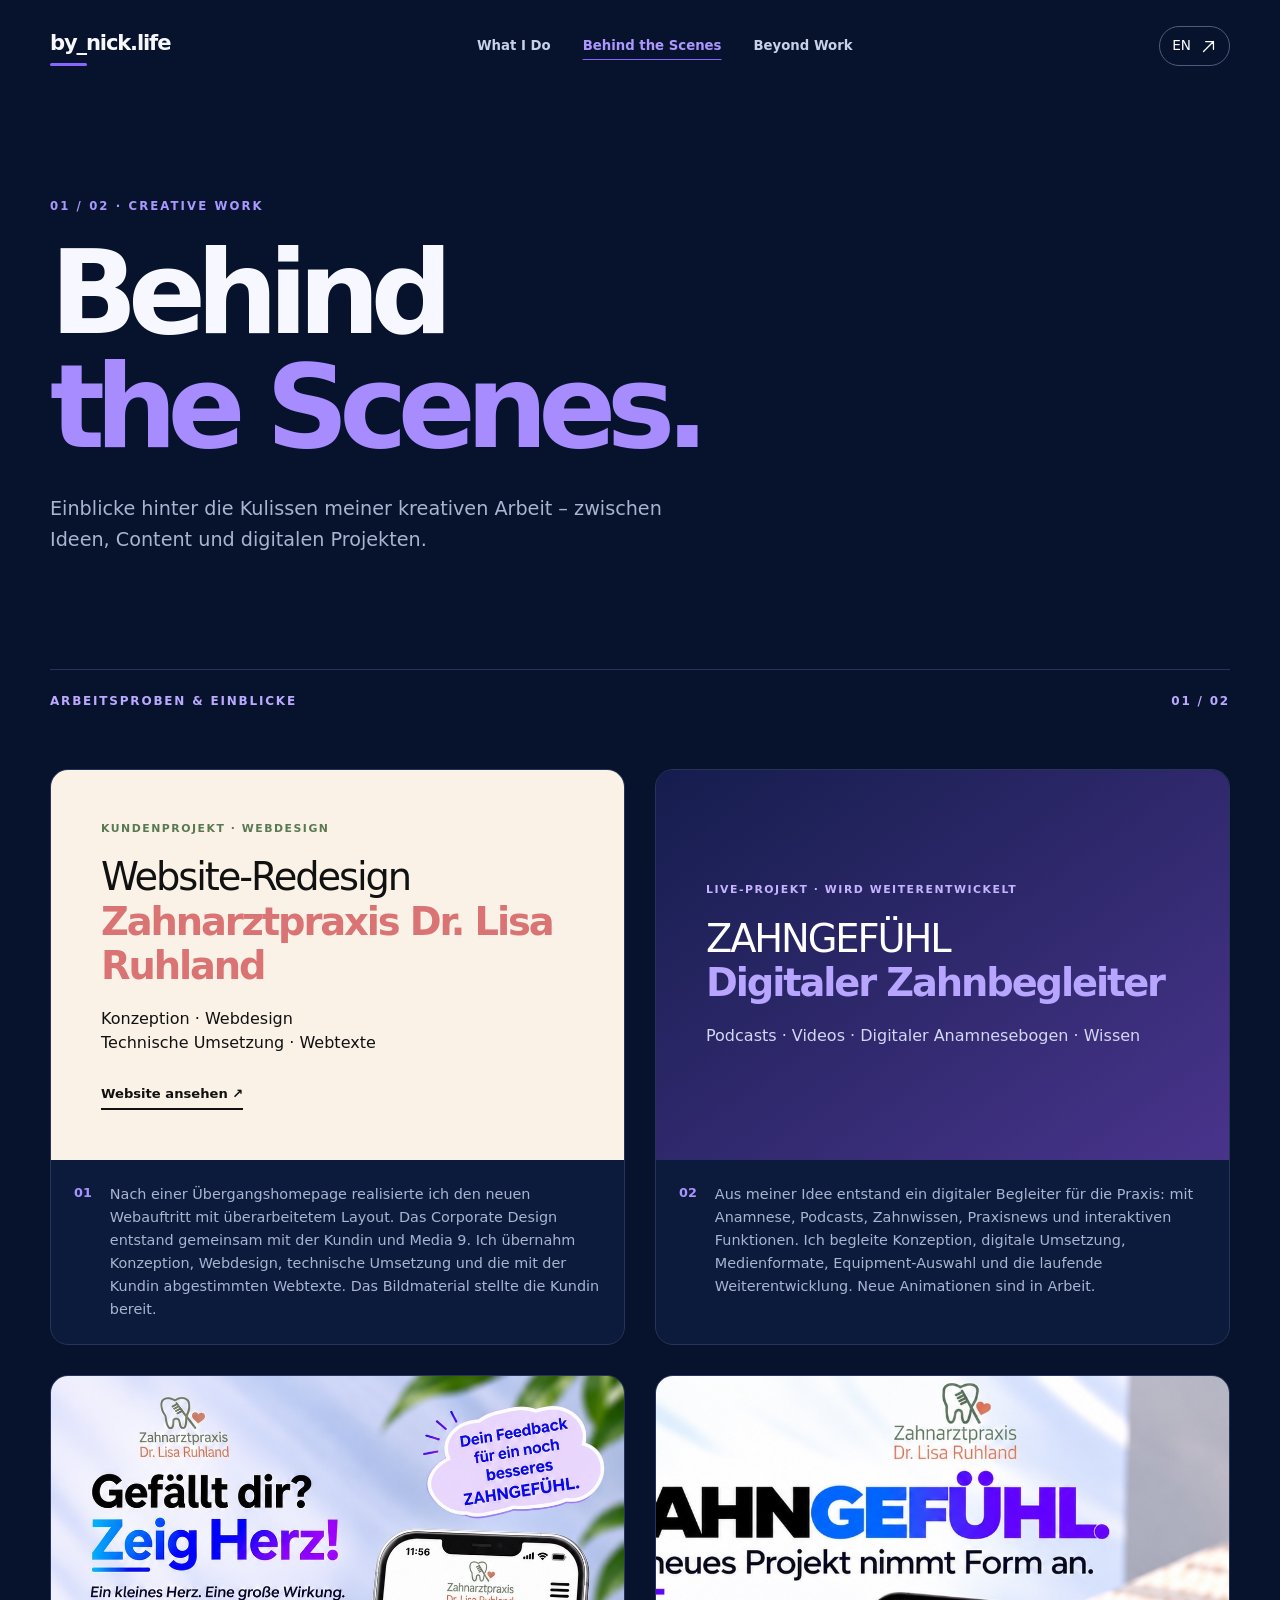
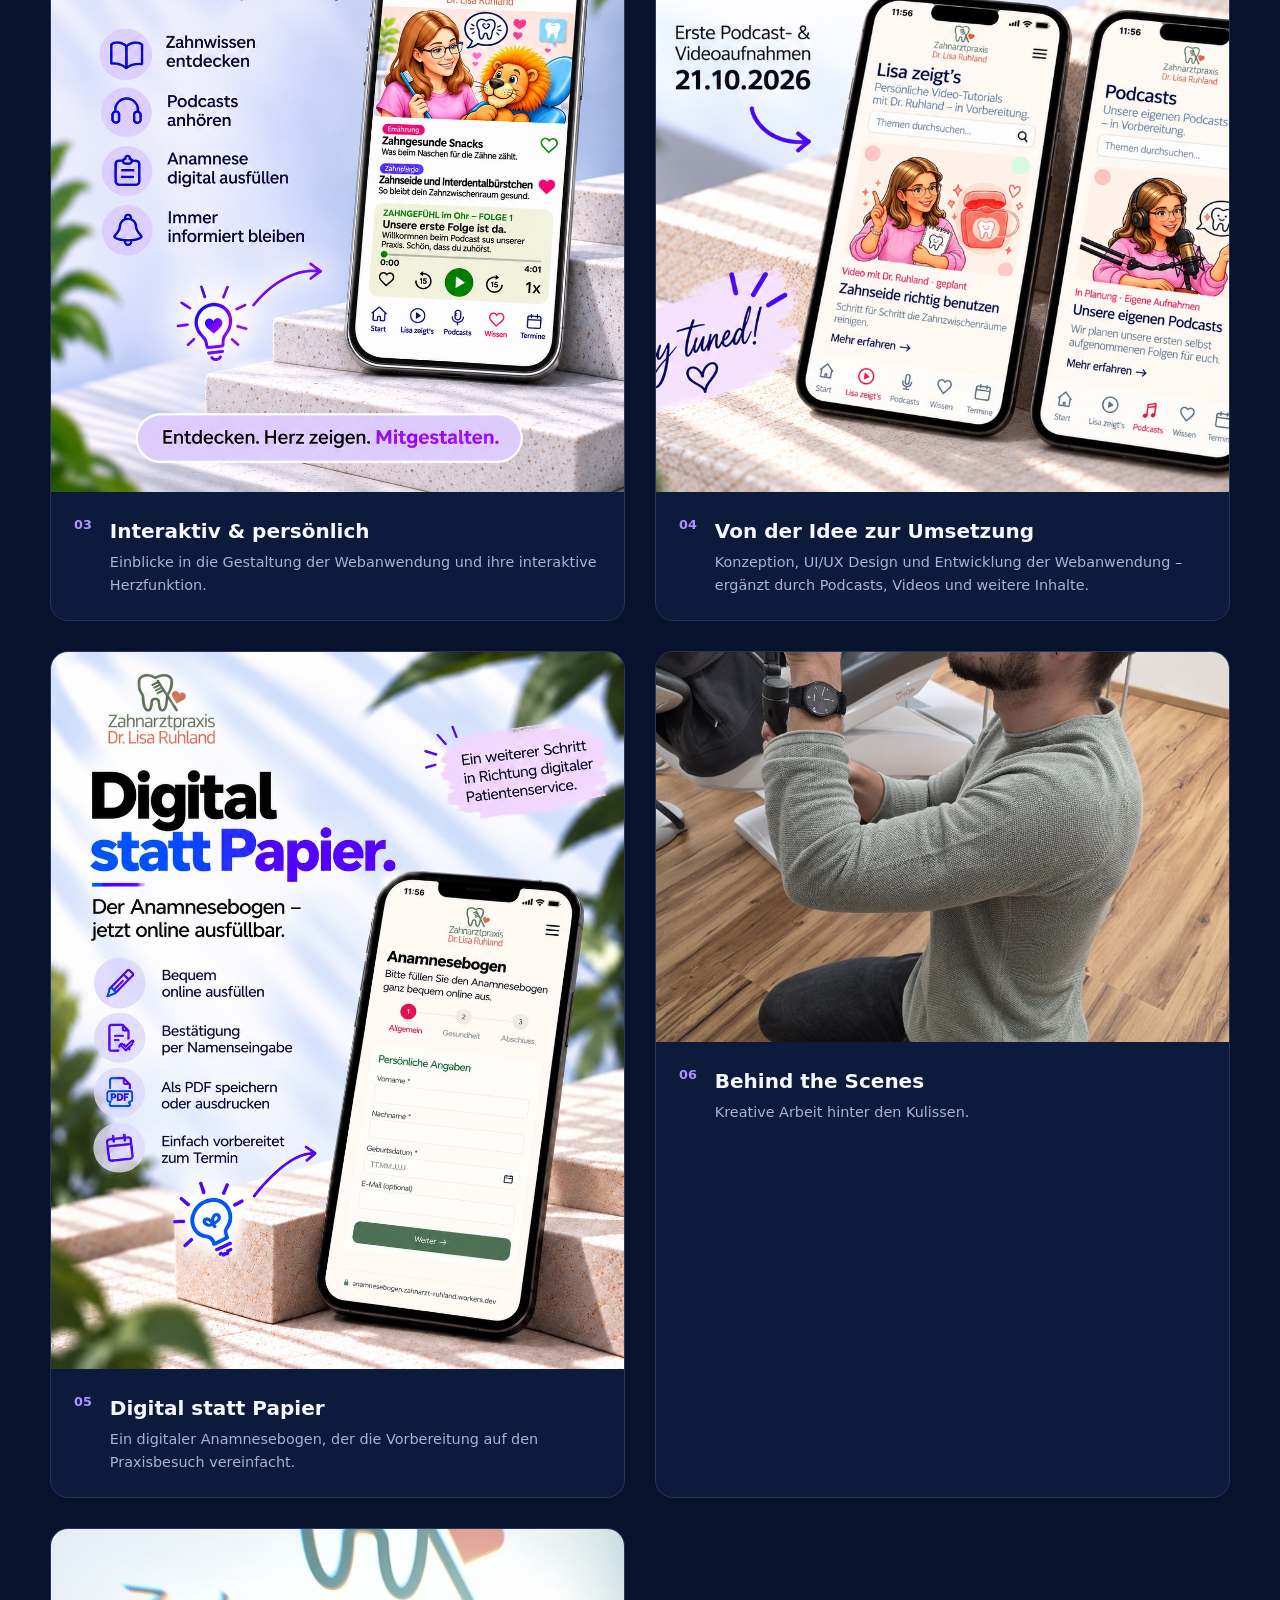
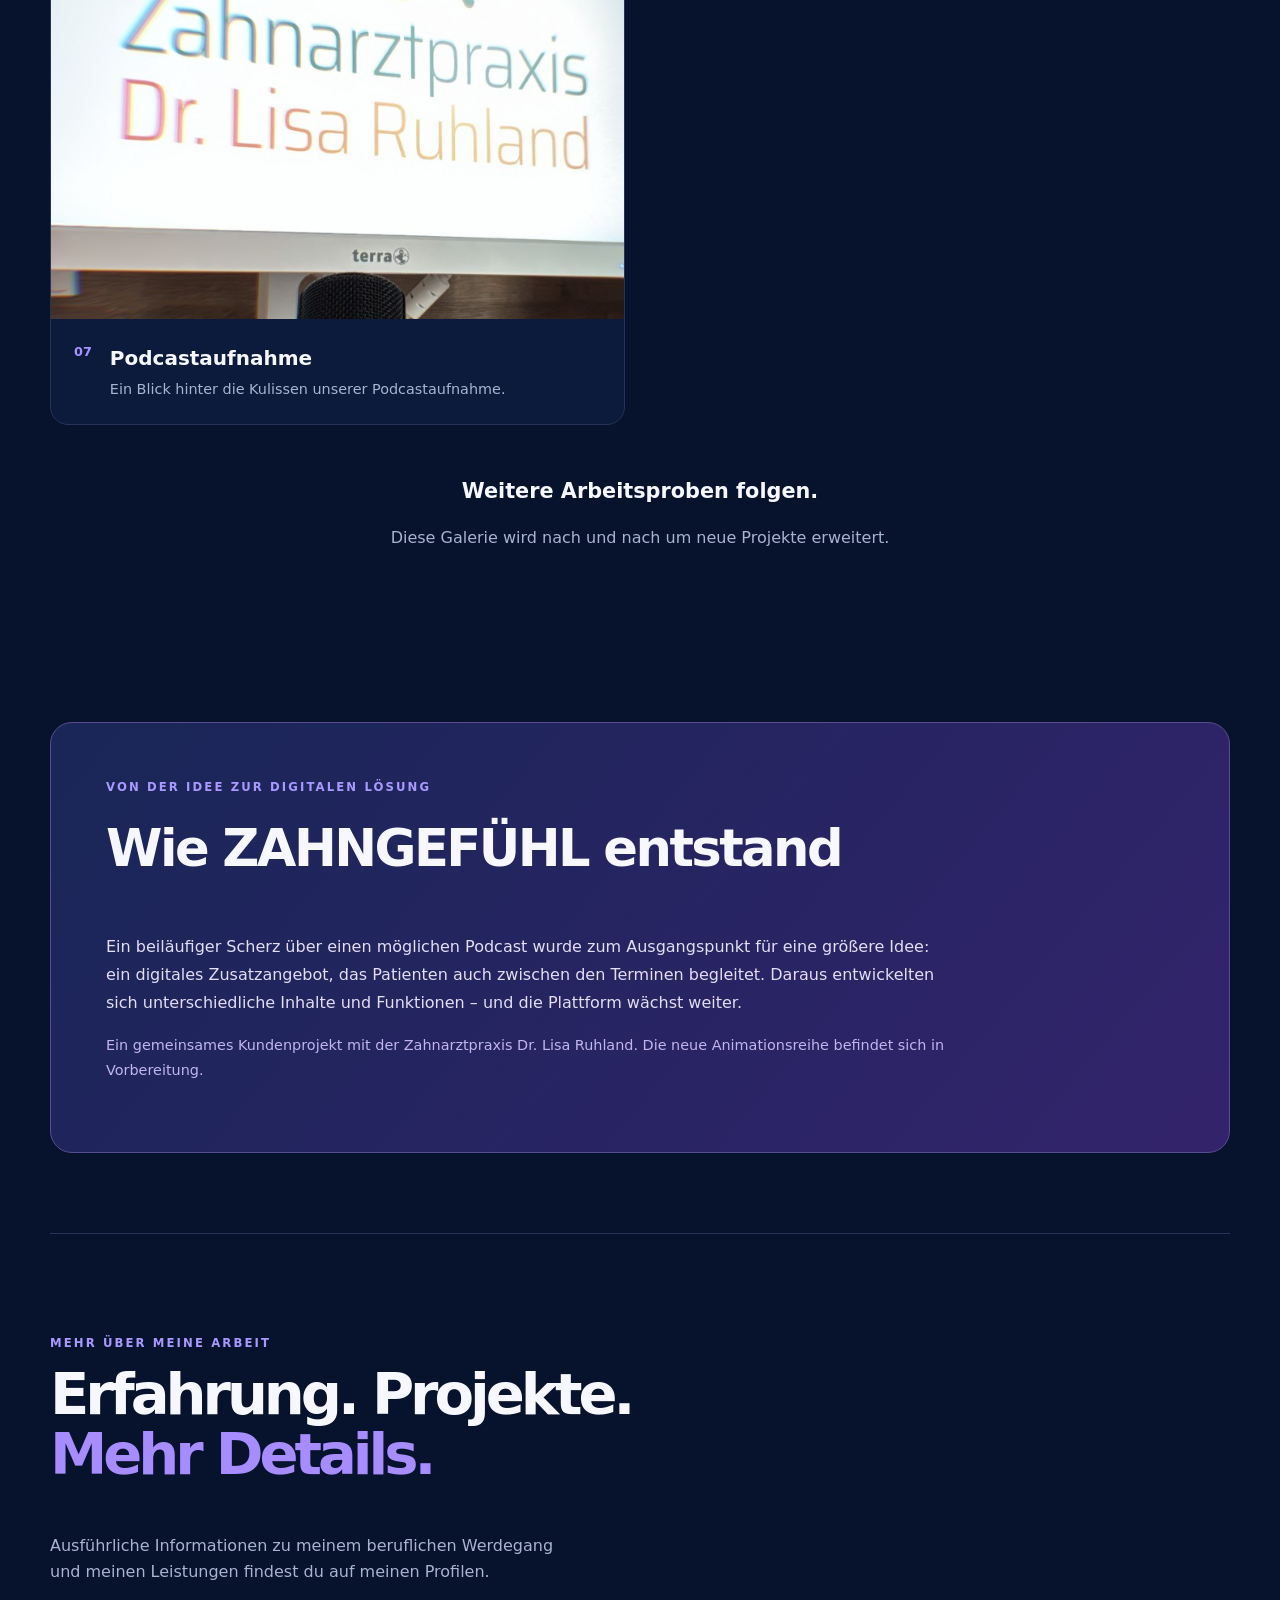
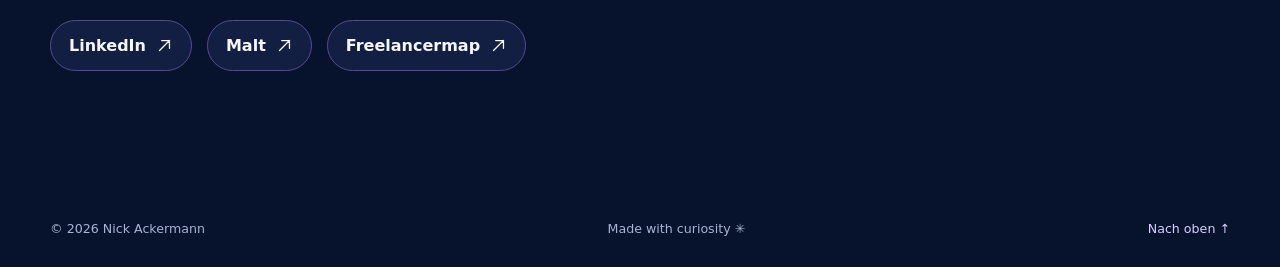
==== work.html @ a7d61718 "Add files via upload" ====
<!doctype html>
<html lang="de">
<head>
<meta charset="utf-8">
<meta name="viewport" content="width=device-width, initial-scale=1">
<meta name="theme-color" content="#07122d">
<meta name="description" content="Arbeitsproben, kreative Projekte und Behind the Scenes von Nick Ackermann.">
<title>Behind the Scenes | by_nick.life</title>
<link rel="stylesheet" href="./styles.css">
<script src="./script.js" defer></script>
</head>
<body id="top" data-page="work">
<a class="skip-link" href="#main" data-i18n="skip">Zum Inhalt springen</a>
<header class="site-header container">
  <a class="brand" href="./index.html">by_nick.life<span class="brand-line"></span></a>
  <nav class="nav" id="primary-nav" aria-label="Hauptnavigation"><a href="./index.html" data-i18n="whatIDo">What I Do</a>
<a href="./work.html" data-i18n="behind" aria-current="page">Behind the Scenes</a>
<a href="./life.html" data-i18n="beyond">Beyond Work</a></nav>
  <div class="header-actions">
    <button id="language-toggle" class="language-toggle" type="button" aria-label="Switch language"><span id="language-label">EN</span><svg class="ui-arrow" viewBox="0 0 24 24" aria-hidden="true"><path d="M5 19 19 5 M8 5h11v11"/></svg></button>
    <button id="menu-toggle" class="menu-toggle" type="button" aria-label="Menü öffnen" aria-expanded="false" aria-controls="primary-nav"><span></span><span></span><span></span></button>
  </div>
</header>
<main id="main">
<section class="page-hero container"><p class="eyebrow">01 / 02 · CREATIVE WORK</p><h1>Behind<br><span>the Scenes.</span></h1><p data-i18n="workIntro">Einblicke hinter die Kulissen meiner kreativen Arbeit – zwischen Ideen, Content und digitalen Projekten.</p></section>
<section class="container gallery-section">
 <div class="section-topline"><span data-i18n="workSamples">ARBEITSPROBEN &amp; EINBLICKE</span><span>01 / 02</span></div>
 <div class="gallery-grid">
  <article class="gallery-card project-card">
    <div class="project-preview">
      <span class="project-preview-tag" data-i18n="ruhlandTag">KUNDENPROJEKT · WEBDESIGN</span>
      <span class="project-preview-title" data-i18n-html="ruhlandPreviewTitle">Website-Redesign<br><strong>Zahnarztpraxis Dr. Lisa Ruhland</strong></span>
      <span class="project-preview-sub" data-i18n-html="ruhlandPreviewSub">Konzeption · Webdesign<br>Technische Umsetzung · Webtexte</span>
      <a class="project-preview-action" href="https://www.zahnarzt-ruhland.de/" target="_blank" rel="noopener noreferrer" data-i18n="ruhlandVisit">Website ansehen ↗</a>
    </div>
    <div class="gallery-caption"><span class="number">01</span><div><p data-i18n="ruhlandDesc">Nach einer Übergangshomepage realisierte ich den neuen Webauftritt mit überarbeitetem Layout. Das Corporate Design entstand gemeinsam mit der Kundin und Media 9. Ich übernahm Konzeption, Webdesign, technische Umsetzung und die mit der Kundin abgestimmten Webtexte. Das Bildmaterial stellte die Kundin bereit.</p></div></div>
  </article>
  <article class="gallery-card project-card">
    <div class="project-preview zahngefuehl-preview">
      <span class="project-preview-tag" data-i18n="zgStatus">LIVE-PROJEKT · WIRD WEITERENTWICKELT</span>
      <span class="project-preview-title" data-i18n-html="zgPreviewTitle">ZAHNGEFÜHL<br><strong>Digitaler Zahnbegleiter</strong></span>
      <span class="project-preview-sub" data-i18n="zgFeatures">Podcasts · Videos · Digitaler Anamnesebogen · Wissen</span>
    </div>
    <div class="gallery-caption"><span class="number">02</span><div><p data-i18n="zgDesc">Aus meiner Idee entstand ein digitaler Begleiter für die Praxis: mit Anamnese, Podcasts, Zahnwissen, Praxisnews und interaktiven Funktionen. Ich begleite Konzeption, digitale Umsetzung, Medienformate, Equipment-Auswahl und die laufende Weiterentwicklung. Neue Animationen sind in Arbeit.</p></div></div>
  </article>
  <article class="gallery-card zg-showcase-card"><div class="zg-showcase-image"><img src="./zahngefuehl-herz.jpg" alt="ZAHNGEFÜHL: Herzfunktion und Einblicke in die digitale Webanwendung" loading="lazy"></div><div class="gallery-caption"><span class="number">03</span><div><h2 data-i18n="zgShowcaseTitle">Interaktiv &amp; persönlich</h2><p data-i18n="zgShowcaseDesc">Einblicke in die Gestaltung der Webanwendung und ihre interaktive Herzfunktion.</p></div></div></article>
  <article class="gallery-card zg-showcase-card"><div class="zg-showcase-image zg-project-image"><img src="./zahngefuehl-projektstart.jpg" alt="ZAHNGEFÜHL: Ein neues Projekt nimmt Form an" loading="lazy"></div><div class="gallery-caption"><span class="number">04</span><div><h2 data-i18n="zgPodcastTitle">Von der Idee zur Umsetzung</h2><p data-i18n="zgPodcastDesc">Konzeption, UI/UX Design und Entwicklung der Webanwendung – ergänzt durch Podcasts, Videos und weitere Inhalte.</p></div></div></article>
  <article class="gallery-card zg-showcase-card"><div class="zg-showcase-image"><img src="./zahngefuehl-anamnese.jpg" alt="Digitaler Anamnesebogen für die Zahnarztpraxis Dr. Lisa Ruhland" loading="lazy"></div><div class="gallery-caption"><span class="number">05</span><div><h2 data-i18n="zgAnamneseTitle">Digital statt Papier</h2><p data-i18n="zgAnamneseDesc">Ein digitaler Anamnesebogen, der die Vorbereitung auf den Praxisbesuch vereinfacht.</p></div></div></article>
  <article class="gallery-card"><div class="gallery-image"><img src="./praxis-behind-scenes.jpg" alt="Arbeitsplatz mit Mikrofon – Behind the Scenes" loading="lazy"></div><div class="gallery-caption"><span class="number">06</span><div><h2 data-i18n="workCard1">Behind the Scenes</h2><p data-i18n="workCard1Desc">Kreative Arbeit hinter den Kulissen.</p></div></div></article>
  <article class="gallery-card"><div class="gallery-image"><img src="./praxis-content.jpg" alt="Podcastaufnahme in der Zahnarztpraxis" loading="lazy"></div><div class="gallery-caption"><span class="number">07</span><div><h2 data-i18n="workCard2">Podcastaufnahme</h2><p data-i18n="workCard2Desc">Ein Blick hinter die Kulissen unserer Podcastaufnahme.</p></div></div></article>
 </div>
 <div class="gallery-note"><h2 data-i18n="moreComing">Weitere Arbeitsproben folgen.</h2><p data-i18n="moreComingText">Diese Galerie wird nach und nach um neue Projekte erweitert.</p></div>
</section>
<section class="container case-story"><p class="eyebrow" data-i18n="storyEyebrow">VON DER IDEE ZUR DIGITALEN LÖSUNG</p><h2 data-i18n="storyTitle">Wie ZAHNGEFÜHL entstand</h2><p data-i18n="storyText">Ein beiläufiger Scherz über einen möglichen Podcast wurde zum Ausgangspunkt für eine größere Idee: ein digitales Zusatzangebot, das Patienten auch zwischen den Terminen begleitet. Daraus entwickelten sich unterschiedliche Inhalte und Funktionen – und die Plattform wächst weiter.</p><p class="case-story-note" data-i18n="storyNote">Ein gemeinsames Kundenprojekt mit der Zahnarztpraxis Dr. Lisa Ruhland. Die neue Animationsreihe befindet sich in Vorbereitung.</p></section>
<section class="container profile-section"><p class="eyebrow" data-i18n="moreProfiles">MEHR ÜBER MEINE ARBEIT</p><h2 data-i18n-html="profileTitle">Erfahrung. Projekte.<br><span>Mehr Details.</span></h2><p data-i18n="profileText">Ausführliche Informationen zu meinem beruflichen Werdegang und meinen Leistungen findest du auf meinen Profilen.</p>
<div class="profile-links">
<a href="https://www.linkedin.com/in/nick-ackermann-9041481a7/" target="_blank" rel="noopener noreferrer">LinkedIn <svg class="ui-arrow" viewBox="0 0 24 24" aria-hidden="true"><path d="M5 19 19 5 M8 5h11v11"/></svg></a>
<a href="https://www.malt.com/profile/nickackermann" target="_blank" rel="noopener noreferrer">Malt <svg class="ui-arrow" viewBox="0 0 24 24" aria-hidden="true"><path d="M5 19 19 5 M8 5h11v11"/></svg></a>
<a href="https://www.freelancermap.de/profile/359778/form" target="_blank" rel="noopener noreferrer">Freelancermap <svg class="ui-arrow" viewBox="0 0 24 24" aria-hidden="true"><path d="M5 19 19 5 M8 5h11v11"/></svg></a>
</div></section></main>
<footer class="footer container"><span>© <span id="year"></span> Nick Ackermann</span><span data-i18n="footer">Made with curiosity ✳</span><a href="#top"><span data-i18n="backTop">Nach oben</span> ↑</a></footer>
</body>
</html>
---- styles.css ----
:root{--bg:#07122d;--panel:#0c1b3c;--purple:#8865ff;--blue:#6495ff;--text:#f7f8ff;--muted:#a8b4d0;--line:#253458}
*{box-sizing:border-box}html{scroll-behavior:smooth}body{margin:0;background:var(--bg);color:var(--text);font-family:Inter,ui-sans-serif,system-ui,-apple-system,"Segoe UI",Arial,sans-serif;line-height:1.6;overflow-x:hidden}
a{color:inherit;text-decoration:none}button{font:inherit}img{max-width:100%;display:block}svg{display:block}
.container{width:min(1180px,calc(100% - 64px));margin-inline:auto}
.skip-link{position:absolute;top:-80px;left:16px;background:white;color:#07122d;padding:10px;z-index:50}.skip-link:focus{top:10px}
.site-header{min-height:92px;display:flex;align-items:center;justify-content:space-between;gap:28px;position:relative;z-index:20}
.brand{font-weight:850;font-size:1.32rem;letter-spacing:-.055em;white-space:nowrap}.brand-line{display:block;width:37px;height:3px;background:var(--purple);border-radius:9px;margin-top:3px}
.nav{display:flex;align-items:center;gap:clamp(14px,2.5vw,38px)}.nav a{font-size:.83rem;font-weight:650;color:#c8d1e7;transition:color .2s}.nav a:hover,.nav a[aria-current="page"]{color:#ad97ff}.nav a[aria-current="page"]{text-decoration:underline;text-decoration-color:var(--purple);text-underline-offset:9px}
.header-actions{display:flex;align-items:center;gap:12px}.language-toggle{border:1px solid #4d5c7d;background:transparent;color:white;display:flex;align-items:center;gap:9px;padding:8px 12px;border-radius:25px;cursor:pointer;font-size:.85rem}.ui-arrow{width:17px;height:17px;fill:none;stroke:currentColor;stroke-width:1.8;stroke-linecap:round;stroke-linejoin:round}.menu-toggle{display:none}
.hero{display:grid;grid-template-columns:1.05fr 1fr .92fr;align-items:center;gap:32px;min-height:670px;padding-top:42px;padding-bottom:92px}
.eyebrow{color:#a999ff;font-size:.73rem;font-weight:750;letter-spacing:.18em;text-transform:uppercase;display:flex;align-items:center;gap:10px}.eyebrow-dot{width:7px;height:7px;border-radius:50%;background:var(--purple)}
h1,h2,h3,p{margin-top:0}.hero h1,.page-hero h1{font-size:clamp(3.6rem,5.5vw,6.8rem);letter-spacing:-.085em;line-height:.99;margin:30px 0}.hero h1 span,.page-hero h1 span,.intro-section h2 span,.profile-section h2 span,.contact-inner h2 span{color:#a68cff}
.hero-sub{font-weight:650;line-height:1.55;color:#d9e0f4;margin-bottom:25px}.hero-italic{font-style:italic;color:#98a7cb;font-size:.94rem}.text-link{display:inline-flex;align-items:center;gap:12px;color:#b9a7ff;font-weight:700;font-size:.91rem;margin-top:10px}.text-link:hover{color:white}
.hero-visual{height:545px;border-radius:200px 200px 130px 130px;position:relative;background:linear-gradient(145deg,#283c77,#8865ff 110%);border:1px solid #6854ad;overflow:hidden;box-shadow:0 20px 90px #0005}.hero-visual img{width:100%;height:100%;object-fit:cover;object-position:center center}.vertical-caption{position:absolute;bottom:28px;right:12px;writing-mode:vertical-rl;font-size:.59rem;letter-spacing:.2em;color:white;text-shadow:0 1px 8px #000}
.services-panel{padding:25px 0}.panel-heading,.section-topline{display:flex;align-items:center;justify-content:space-between;gap:18px;color:#bba9ff;font-weight:800;font-size:.75rem;letter-spacing:.15em}.heading-line{height:1px;flex:1;background:#54458d}
.service{display:flex;align-items:flex-start;gap:15px;padding:24px 0;border-bottom:1px solid var(--line)}.service h2{font-size:1.03rem;margin:1px 0 5px}.service p{font-size:.85rem;color:var(--muted);line-height:1.6;margin:0}
.service-icon,.label-icon{flex:none;width:52px;height:52px;display:grid;place-items:center;border:1.5px solid var(--purple);border-radius:50%;color:var(--blue)}.service-icon svg,.label-icon svg{width:27px;height:27px;fill:none;stroke:currentColor;stroke-width:1.8;stroke-linecap:round;stroke-linejoin:round}
.intro-section{padding-block:105px;display:grid;grid-template-columns:1.1fr .9fr;gap:80px;align-items:center;border-top:1px solid var(--line)}.intro-section h2,.profile-section h2{font-size:clamp(2.6rem,4.5vw,4.9rem);line-height:1.05;letter-spacing:-.07em}.intro-section p:not(.eyebrow),.profile-section>p:not(.eyebrow){color:var(--muted);max-width:520px}
.contact-section{background:#0d1a3b;border-top:1px solid var(--line);border-bottom:1px solid var(--line)}.contact-inner{padding-block:95px;display:grid;grid-template-columns:1.1fr .9fr;gap:80px}.contact-inner h2{font-size:clamp(3.4rem,6vw,6.8rem);line-height:1;letter-spacing:-.08em;margin:12px 0}.contact-inner p{color:#cbd4e9}.social-links{display:flex;flex-wrap:wrap;gap:26px;margin:28px 0}.social-links a,.profile-links a{display:inline-flex;align-items:center;gap:10px;font-weight:700}.contact-button{display:inline-flex;align-items:center;gap:18px;padding:12px 22px;border-radius:50px;background:var(--purple);color:white;font-weight:750}
.footer{padding-block:28px;display:flex;justify-content:space-between;align-items:center;gap:15px;color:var(--muted);font-size:.79rem}.footer a{color:#d9d0ff}
.page-hero{padding-top:105px;padding-bottom:95px}.page-hero h1{font-size:clamp(4rem,9vw,9rem);margin:20px 0 30px}.page-hero>p:last-child{font-size:clamp(1rem,1.7vw,1.2rem);max-width:620px;color:var(--muted)}
.gallery-section{padding-bottom:110px}.section-topline{padding:22px 0;border-top:1px solid var(--line);margin-bottom:35px}
.gallery-grid{display:grid;grid-template-columns:repeat(2,minmax(0,1fr));gap:30px}.gallery-card,.life-card{min-width:0;background:var(--panel);border:1px solid var(--line);border-radius:18px;overflow:hidden}.gallery-image{height:390px;background:#132449}.gallery-image img{width:100%;height:100%;object-fit:cover;object-position:center}
.gallery-caption{padding:23px;display:flex;gap:18px;align-items:flex-start}.gallery-caption .number{color:#a994ff;font-weight:800;font-size:.8rem}.gallery-caption h2,.life-label h2{font-size:1.25rem;margin:0 0 4px}.gallery-caption p,.life-label p{color:var(--muted);font-size:.9rem;margin:0}
.gallery-note{padding:50px 0 0;text-align:center}.gallery-note h2{font-size:1.3rem}.gallery-note p{color:var(--muted)}
.profile-section{border-top:1px solid var(--line);padding-block:100px 120px}.profile-section>p:not(.eyebrow){margin-bottom:35px}.profile-links{display:flex;gap:15px;flex-wrap:wrap}.profile-links a{border:1px solid #574998;border-radius:100px;padding:12px 18px;background:#121f42}.profile-links a:hover{background:#261e50}
.life-grid{display:grid;grid-template-columns:repeat(3,minmax(0,1fr));gap:24px}.life-photo{height:360px;background:#152549}.life-photo img{width:100%;height:100%;object-fit:cover;object-position:center}.life-label{padding:21px;display:flex;align-items:center;gap:14px}
@media(max-width:1050px){.hero{grid-template-columns:1fr 1fr;gap:30px}.services-panel{grid-column:1/-1;display:grid;grid-template-columns:repeat(3,minmax(0,1fr));gap:16px}.panel-heading{grid-column:1/-1}.service{border:1px solid var(--line);padding:18px;border-radius:14px}.hero-visual{height:520px}.life-photo{height:300px}}
@media(max-width:760px){
 .container{width:min(100% - 36px,560px)}.site-header{min-height:75px}.brand{font-size:1.22rem}.menu-toggle{display:flex;flex-direction:column;justify-content:center;gap:5px;width:42px;height:42px;padding:10px;border:1px solid #596389;border-radius:11px;background:transparent;cursor:pointer}.menu-toggle span{display:block;width:100%;height:2px;border-radius:2px;background:white;transition:transform .2s,opacity .2s}.menu-toggle[aria-expanded="true"] span:first-child{transform:translateY(7px) rotate(45deg)}.menu-toggle[aria-expanded="true"] span:nth-child(2){opacity:0}.menu-toggle[aria-expanded="true"] span:last-child{transform:translateY(-7px) rotate(-45deg)}
 .nav{display:none;position:absolute;top:calc(100% - 1px);left:0;right:0;background:#101e42;border:1px solid #344269;box-shadow:0 18px 30px #0007;border-radius:14px;padding:15px;flex-direction:column;align-items:stretch;gap:0}.nav.is-open{display:flex}.nav a{padding:14px 12px;font-size:1rem}.nav a+a{border-top:1px solid var(--line)}.nav a[aria-current="page"]{text-decoration:none;background:#1c2651;border-radius:8px}
 .hero{grid-template-columns:1fr;padding-top:34px;padding-bottom:70px;gap:35px}.hero h1{font-size:clamp(3.9rem,15vw,6rem);margin:22px 0}.hero-visual{height:auto;min-height:0;aspect-ratio:3/4;border-radius:140px 140px 75px 75px;max-width:470px;width:100%;margin:auto}.hero-visual img{object-fit:contain;object-position:center;background:#132447}.services-panel{grid-column:auto;display:block;padding:0}.service{border:0;border-bottom:1px solid var(--line);border-radius:0;padding:20px 0}.panel-heading{margin-bottom:6px}
 .intro-section,.contact-inner{grid-template-columns:1fr;gap:25px;padding-block:65px}.intro-section h2{font-size:clamp(2.5rem,10vw,4rem)}.contact-inner h2{font-size:clamp(3.6rem,13vw,5.5rem)}
 .page-hero{padding-top:60px;padding-bottom:60px}.page-hero h1{font-size:clamp(3.8rem,14vw,6rem)}.gallery-section{padding-bottom:75px}.gallery-grid,.life-grid{grid-template-columns:1fr;gap:24px}
 /* Auf dem Handy werden die Fotos vollständig gezeigt, statt sie abzuschneiden. */
 .gallery-image,.life-photo{height:auto;min-height:0;background:#101c3d}.gallery-image img,.life-photo img{width:100%;height:auto;max-height:78vh;object-fit:contain;object-position:center}
 .gallery-caption,.life-label{padding:18px}.profile-section{padding-block:70px}.profile-section h2{font-size:clamp(2.5rem,10vw,4rem)}.footer{flex-wrap:wrap;justify-content:space-between}.footer>span:nth-child(2){order:3;width:100%}
}
@media(prefers-reduced-motion:reduce){html{scroll-behavior:auto}*,*::before,*::after{transition:none!important}}

/* Erste Kundenreferenz – ohne zusätzlich benötigte Bilddatei */
.project-preview{min-height:390px;display:flex;flex-direction:column;justify-content:center;align-items:flex-start;padding:clamp(24px,5vw,50px);background:linear-gradient(145deg,#f9f2ee,#eaded9);color:#4b4545;gap:18px}
.project-preview-tag{font-size:.68rem;font-weight:800;letter-spacing:.14em;color:#8d6c75}
.project-preview-title{font-size:clamp(1.9rem,3vw,3.1rem);line-height:1.16;letter-spacing:-.055em}
.project-preview-title strong{color:#8c6473}
.project-preview-sub{font-size:1rem;line-height:1.5;color:#796c6e}
.project-preview-action{font-size:.82rem;font-weight:750;margin-top:10px;border-bottom:1px solid #9e7e88;padding-bottom:4px}
.project-card .text-link{margin-top:10px}
@media(max-width:760px){.project-preview{min-height:310px}}

.zahngefuehl-preview{background:linear-gradient(145deg,#151d4d,#49348c);color:#fff}
.zahngefuehl-preview .project-preview-tag{color:#c5b3ff}
.zahngefuehl-preview .project-preview-title strong{color:#b7a5ff}
.zahngefuehl-preview .project-preview-sub{color:#d3d7f3}

/* Bildkacheln: Gym und Amsterdam gleich geformt, komplett gefüllt */
.hero-visual {
  border-radius: 18px;
  aspect-ratio: 4 / 5;
  height: auto;
  min-height: 0;
}
.hero-visual img {
  width: 100%;
  height: 100%;
  object-fit: cover;
  object-position: center 48%;
  background: transparent;
}
.life-card:first-child .life-photo {
  aspect-ratio: 4 / 5;
  height: auto;
  overflow: hidden;
}
.life-card:first-child .life-photo img {
  width: 100%;
  height: 100%;
  max-height: none;
  object-fit: cover;
  /* Motiv etwas nach oben schieben: oberer Bildrand wird beschnitten. */
  object-position: center 78%;
}
@media (max-width: 760px) {
  .hero-visual {
    aspect-ratio: 4 / 5;
    border-radius: 18px;
  }
  .hero-visual img {
    object-fit: cover;
    object-position: center 48%;
  }
  .life-card:first-child .life-photo {
    aspect-ratio: 4 / 5;
  }
  .life-card:first-child .life-photo img {
    height: 100%;
    max-height: none;
    object-fit: cover;
    object-position: center 78%;
  }
}

/* Markenfarbe der Zahnarztpraxis Dr. Lisa Ruhland */
.project-card .project-preview:not(.zahngefuehl-preview) {
  background: linear-gradient(145deg, #f6f8f4, #e1e9de);
  color: #30452d;
}
.project-card .project-preview:not(.zahngefuehl-preview) .project-preview-title strong,
.project-card .project-preview:not(.zahngefuehl-preview) .project-preview-tag,
.project-card .project-preview:not(.zahngefuehl-preview) .project-preview-action {
  color: #597953;
}
.project-card .project-preview:not(.zahngefuehl-preview) .project-preview-sub {
  color: #597953;
}
.project-card .project-preview:not(.zahngefuehl-preview) .project-preview-action {
  border-bottom-color: #597953;
}

/* Zahnarztpraxis Dr. Lisa Ruhland – offizielles Corporate Design
   Dunkelgrün #597953, Mintgrün #D6F5CC, Orange #DA7373,
   Hellorange #F2B6B6, Beige #FAF2E6 */
.project-card:first-child .project-preview {
  background: #FAF2E6;
  color: #597953;
  border-top: 7px solid #D6F5CC;
}
.project-card:first-child .project-preview .project-preview-tag {
  color: #597953;
}
.project-card:first-child .project-preview .project-preview-title {
  color: #597953;
}
.project-card:first-child .project-preview .project-preview-title strong {
  color: #597953;
}
.project-card:first-child .project-preview .project-preview-sub {
  color: #597953;
}
.project-card:first-child .project-preview .project-preview-action {
  color: #DA7373;
  border-bottom: 2px solid #F2B6B6;
}
.project-card:first-child .project-preview:hover .project-preview-action {
  color: #597953;
  border-bottom-color: #DA7373;
}

/* Zahnarztpraxis: Titel und Leistungsangaben in Schwarz */
.project-card:first-child .project-preview .project-preview-title,
.project-card:first-child .project-preview .project-preview-title strong,
.project-card:first-child .project-preview .project-preview-sub {
  color: #111111;
}

/* Ruhland: Praxisname korallfarben, übriger Text schwarz.
   Live-Link zunächst schwarz, bei Hover/Fokus korallfarben. */
.project-card:first-child .project-preview .project-preview-title strong { color: #DA7373; }
.project-card:first-child .project-preview .project-preview-action { color: #111111; border-bottom-color: #111111; transition: color .2s ease, border-color .2s ease; }
.project-card:first-child .project-preview:hover .project-preview-action,
.project-card:first-child .project-preview:focus-visible .project-preview-action { color: #DA7373; border-bottom-color: #DA7373; }

/* Ruhland: Beschreibung unter der Design-Kachel mittig, ohne zweiten Link */
.ruhland-caption{position:relative;justify-content:center;text-align:center;}
.ruhland-caption > div{width:100%;}
.ruhland-caption .number{position:absolute;left:23px;top:24px;}
@media(max-width:760px){.ruhland-caption .number{left:18px;top:19px;}}

/* Behind the Scenes: Handy-Foto füllt die gesamte Bildkachel – auch mobil. */
.gallery-card:nth-child(3) .gallery-image {
  aspect-ratio: 4 / 3;
  height: auto;
  overflow: hidden;
}
.gallery-card:nth-child(3) .gallery-image img {
  display: block;
  width: 100%;
  height: 100%;
  max-height: none;
  object-fit: cover;
  object-position: center 42%;
}

/* Nur die drei Begriffe direkt unter "That's Me." nebeneinander */
.hero-skill-list{display:flex;flex-wrap:wrap;column-gap:14px;row-gap:4px;align-items:baseline}
.hero-skill-list>span{white-space:nowrap}
.hero-sub-tagline{display:block;margin-top:5px}
@media(max-width:760px){.hero-skill-list{column-gap:10px}}

/* Ausschließlich die in den Screenshots markierten Korrekturen */
@media(max-width:760px){
 .hero{padding-bottom:36px}
 .services-panel .service:last-child{border-bottom:0}
 .intro-section{border-top:0;padding-top:45px}
 .gallery-card:nth-child(3) .gallery-image{height:440px;overflow:hidden}
 .gallery-card:nth-child(3) .gallery-image img{width:100%;height:100%;max-height:none;object-fit:cover;object-position:center 48%}
}
.ruhland-caption{align-items:flex-start}
.ruhland-caption>div{min-width:0}

/* Ruhland: beige Vorschau ohne mintgrünen oberen Streifen */
.project-card:first-child .project-preview{border-top:0;background:#FAF2E6}

/* Gezielte Desktop-Korrektur: Person im Bild vollständig(er) sichtbar */
@media(min-width:761px){.gallery-card:nth-child(3) .gallery-image img{object-position:center top}}

/* Podcast-Foto: exakt dieselbe Bildkachelhöhe wie Behind the Scenes */
.gallery-card:nth-child(4) .gallery-image{aspect-ratio:4 / 3;height:auto;overflow:hidden}
.gallery-card:nth-child(4) .gallery-image img{display:block;width:100%;height:100%;max-height:none;object-fit:cover;object-position:center 45%}
@media(max-width:760px){
 .gallery-card:nth-child(4) .gallery-image{height:440px;overflow:hidden}
 .gallery-card:nth-child(4) .gallery-image img{width:100%;height:100%;max-height:none;object-fit:cover;object-position:center 45%}
}

/* Ausschließlich die beiden Arbeitsfotos: ganzer Bildinhalt statt enger Ausschnitt. */
@media (min-width:761px){
  .gallery-card:nth-child(3) .gallery-image,
  .gallery-card:nth-child(4) .gallery-image{height:440px;overflow:hidden;background:#101c3d}
  .gallery-card:nth-child(3) .gallery-image img,
  .gallery-card:nth-child(4) .gallery-image img{display:block;width:100%;height:100%;max-height:none;object-fit:contain;object-position:center center}
}

/* Work-Galerie: Originalfotos sichtbar, keine harten leeren Seitenflächen.
   Die weichgezeichnete Hintergrundfüllung verwendet dieselben vorhandenen Fotos. */
.gallery-card:nth-child(3) .gallery-image,
.gallery-card:nth-child(4) .gallery-image {
  position:relative;
  isolation:isolate;
  height:clamp(400px,43vw,600px);
  aspect-ratio:auto;
  overflow:hidden;
  background:#101c3d;
}
.gallery-card:nth-child(3) .gallery-image::before,
.gallery-card:nth-child(4) .gallery-image::before {
  content:"";
  position:absolute;
  inset:-24px;
  background-position:center;
  background-size:cover;
  filter:blur(22px) brightness(.65);
  z-index:-1;
}
.gallery-card:nth-child(3) .gallery-image::before {background-image:url('./praxis-behind-scenes.jpg')}
.gallery-card:nth-child(4) .gallery-image::before {background-image:url('./praxis-content.jpg')}
.gallery-card:nth-child(3) .gallery-image img,
.gallery-card:nth-child(4) .gallery-image img {
  display:block;
  width:100%;height:100%;max-height:none;
  object-fit:contain;
  object-position:center;
}
@media(max-width:760px){
 .gallery-card:nth-child(3) .gallery-image,
 .gallery-card:nth-child(4) .gallery-image{height:clamp(390px,125vw,650px);aspect-ratio:auto}
}

/* Work: Originalfotos ganz innerhalb gleich hoher Bildkacheln */
.gallery-card:nth-child(3) .gallery-image,.gallery-card:nth-child(4) .gallery-image{height:clamp(310px,35vw,480px)}
.gallery-card:nth-child(3) .gallery-image img,.gallery-card:nth-child(4) .gallery-image img{object-fit:contain;object-position:center}
@media(max-width:760px){
.gallery-card:nth-child(3) .gallery-image,.gallery-card:nth-child(4) .gallery-image{height:min(112vw,540px)}
/* Reisen und Konzerte: Querformat auf dem Smartphone erhalten */
.life-card:nth-child(2) .life-photo,.life-card:nth-child(3) .life-photo{height:auto;aspect-ratio:16/9;overflow:hidden;background:#101c3d}
.life-card:nth-child(2) .life-photo img,.life-card:nth-child(3) .life-photo img{display:block;width:100%;height:100%;max-height:none;object-fit:contain;object-position:center}
}

/* FINAL: Bildkacheln wirklich randlos ausfüllen (Desktop + Mobil).
   Frühere contain-/Blur-Regeln werden hier gezielt überschrieben. */
.gallery-card:nth-child(3) .gallery-image,
.gallery-card:nth-child(4) .gallery-image {
  position: relative;
  height: clamp(300px, 35vw, 440px);
  aspect-ratio: auto;
  overflow: hidden;
  background: #101c3d;
}
.gallery-card:nth-child(3) .gallery-image::before,
.gallery-card:nth-child(4) .gallery-image::before {
  content: none !important;
  display: none !important;
}
.gallery-card:nth-child(3) .gallery-image img,
.gallery-card:nth-child(4) .gallery-image img {
  position: relative;
  z-index: 1;
  display: block;
  width: 100%;
  height: 100%;
  max-height: none;
  object-fit: cover;
  object-position: center 45%;
}
.gallery-card:nth-child(3) .gallery-image img { object-position: center 35%; }
.gallery-card:nth-child(4) .gallery-image img { object-position: center 62%; }
@media (max-width: 760px) {
  .gallery-card:nth-child(3) .gallery-image,
  .gallery-card:nth-child(4) .gallery-image {
    height: auto;
    aspect-ratio: 4 / 5;
  }
  .gallery-card:nth-child(3) .gallery-image img { object-position: center 42%; }
  .gallery-card:nth-child(4) .gallery-image img { object-position: center 65%; }
  .life-card:nth-child(2) .life-photo,
  .life-card:nth-child(3) .life-photo {
    height: auto;
    aspect-ratio: 16 / 9;
    overflow: hidden;
  }
  .life-card:nth-child(2) .life-photo img,
  .life-card:nth-child(3) .life-photo img {
    width: 100%;
    height: 100%;
    max-height: none;
    object-fit: cover;
    object-position: center;
  }
}

/* Nur Desktop: Podcast-Bildausschnitt weiter nach unten */
@media (min-width: 761px) { .gallery-card:nth-child(4) .gallery-image img { object-position: center 100%; } }

/* by_nick.life: holistic creative partnership + authentic project visuals */
.full-service-section{padding-block:80px 100px;border-top:1px solid var(--line)}
.full-service-layout{display:grid;grid-template-columns:1.2fr .8fr;gap:clamp(24px,5vw,90px);align-items:center}
.full-service-section h2{font-size:clamp(2.6rem,5vw,5.4rem);line-height:1.06;letter-spacing:-.065em;margin-bottom:25px}
.full-service-section h2 span{color:#a68cff}
.full-service-lead{max-width:620px;color:var(--muted);line-height:1.75}
.full-service-steps{display:grid;gap:12px}
.full-service-steps span{display:block;background:linear-gradient(110deg,#14234b,#241b59);border:1px solid #514388;border-radius:14px;padding:20px 22px;font-weight:650}
.zg-showcase-image{height:420px;overflow:hidden;background:#1c1946}
.zg-showcase-image img{width:100%;height:100%;object-fit:contain;display:block}
.zg-podcast-pair{display:grid;grid-template-columns:1fr 1fr;gap:8px;padding:8px;background:#19183e;height:420px}
.zg-podcast-pair img{width:100%;height:100%;min-width:0;object-fit:contain}
.case-story{margin-block:45px 80px;padding:clamp(24px,5vw,55px);border-radius:22px;background:linear-gradient(130deg,#192657,#33236c);border:1px solid #5b4b92}
.case-story h2{font-size:clamp(2rem,4vw,3.5rem);letter-spacing:-.05em}
.case-story p:not(.eyebrow){max-width:850px;line-height:1.75;color:#e3def5}
.case-story .case-story-note{font-size:.9rem;color:#c2b5ee!important}
@media(max-width:760px){.full-service-section{padding-block:60px}.full-service-layout{grid-template-columns:1fr}.zg-showcase-image,.zg-podcast-pair{height:auto;min-height:280px}.zg-showcase-image img{height:auto}.zg-podcast-pair img{height:auto;object-fit:contain}.case-story{margin-block:24px 55px}}

/* Referenzmotive: Bildflächen vollständig ausfüllen, ohne seitliche Balken. */
.zg-showcase-card .zg-showcase-image,
.zg-showcase-card .zg-podcast-pair {
  height: auto;
  aspect-ratio: 4 / 5;
  min-height: 0;
  overflow: hidden;
  background: #19183e;
}
.zg-showcase-card .zg-showcase-image img {
  display: block;
  width: 100%;
  height: 100%;
  object-fit: cover;
  object-position: center;
}
.zg-showcase-card .zg-podcast-pair {
  display: grid;
  grid-template-columns: repeat(2, minmax(0, 1fr));
  gap: 4px;
  padding: 0;
}
.zg-showcase-card .zg-podcast-pair img {
  display: block;
  width: 100%;
  height: 100%;
  min-width: 0;
  object-fit: cover;
  object-position: center;
}
@media (max-width: 760px) {
  .zg-showcase-card .zg-showcase-image,
  .zg-showcase-card .zg-podcast-pair { height: auto; min-height: 0; aspect-ratio: 4 / 5; }
  .zg-showcase-card .zg-showcase-image img,
  .zg-showcase-card .zg-podcast-pair img { height: 100%; }
}

/* Einzelmotiv in Referenz 04: die gesamte Bildkachel ohne Doppelteilung. */
.zg-showcase-card .zg-project-image img { object-fit: cover; object-position: center; }
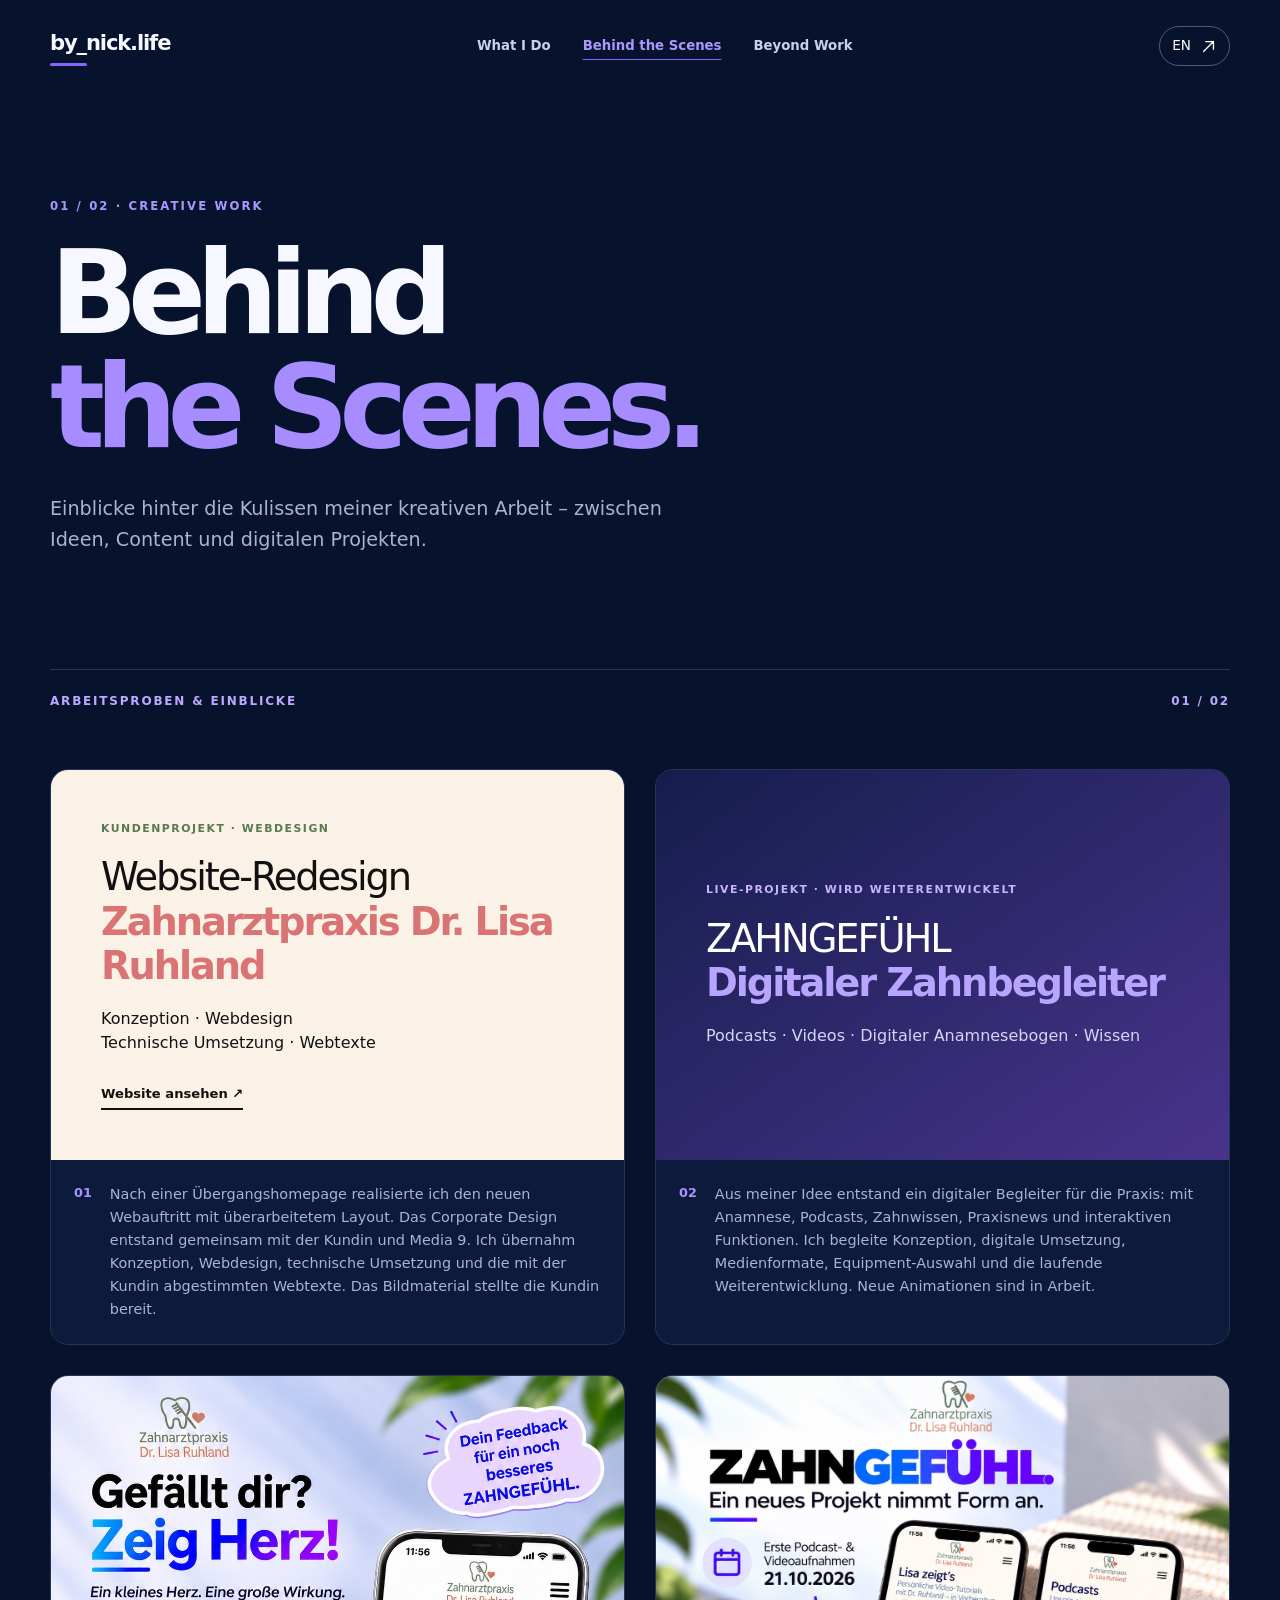
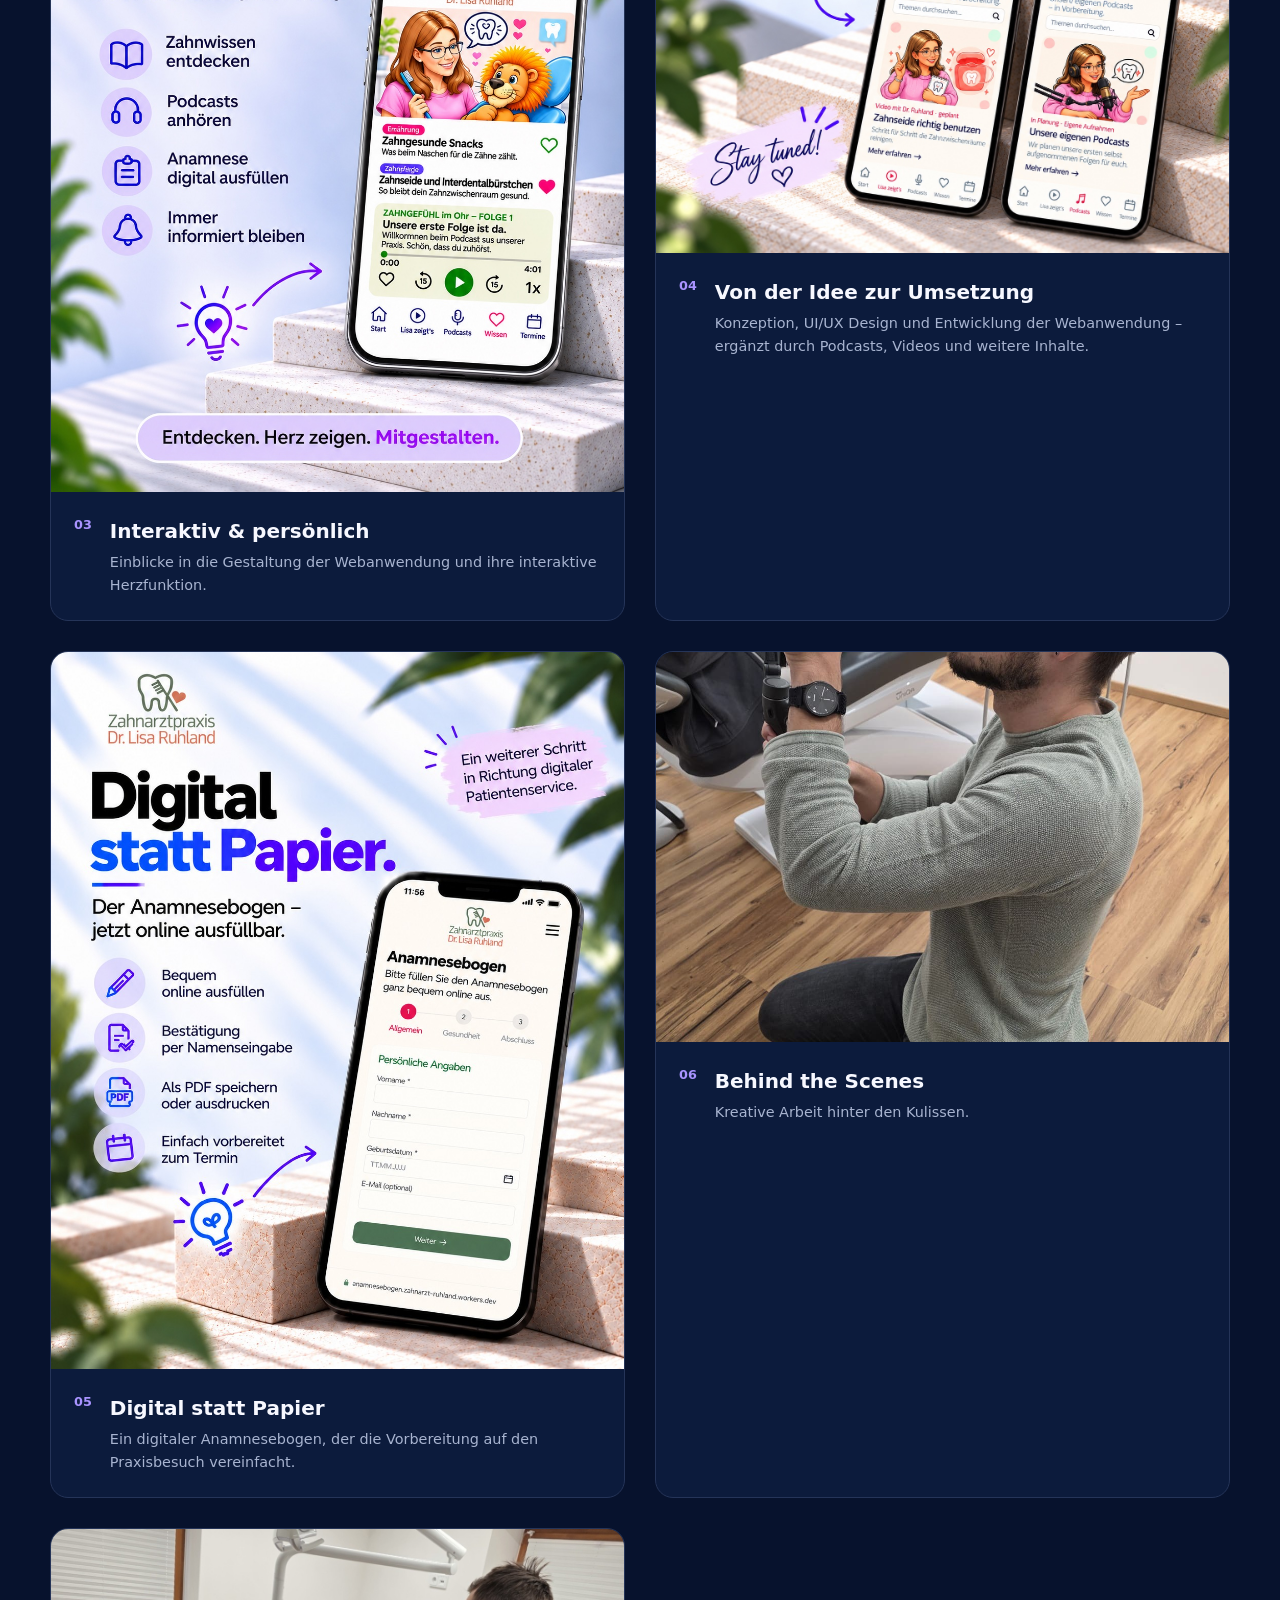
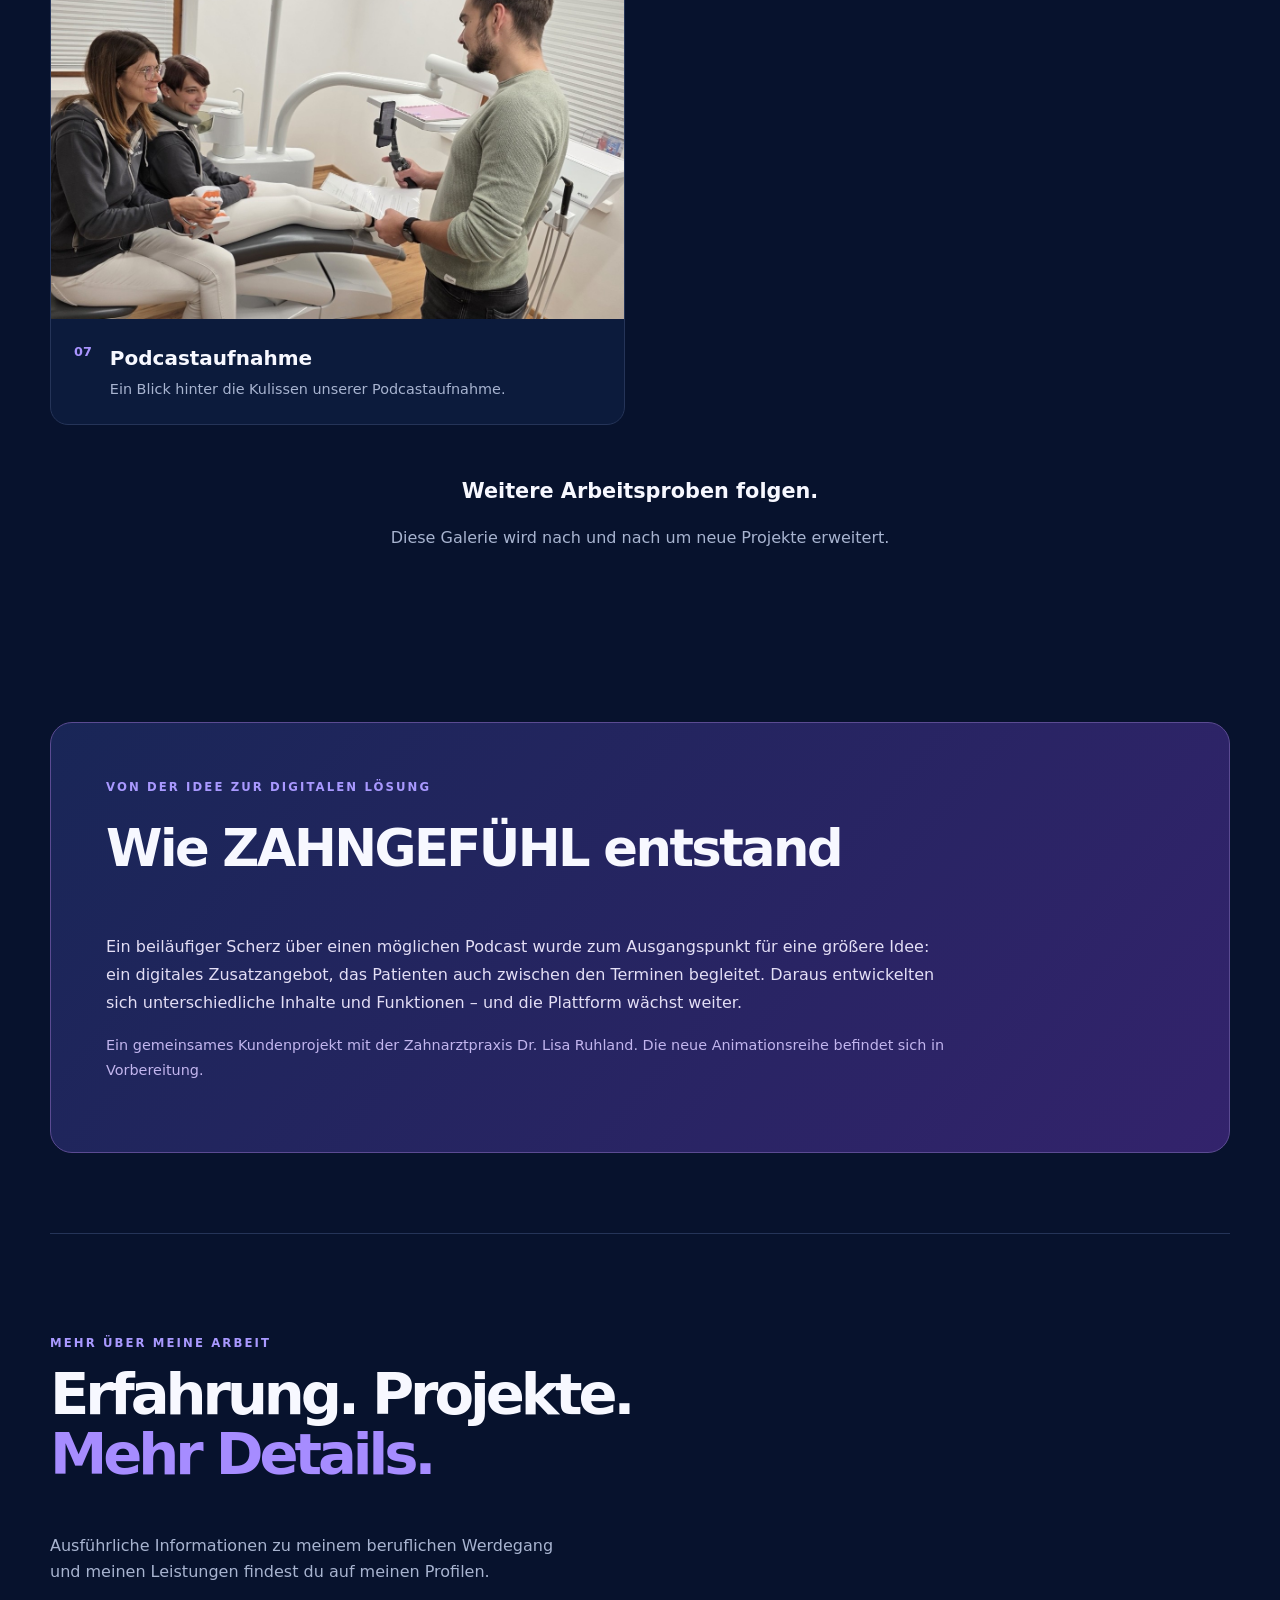
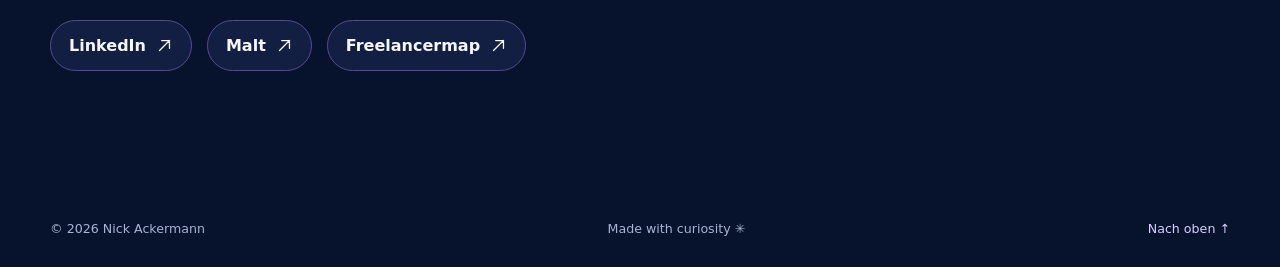
==== commit db509496: "Add files via upload" ====
--- a/work.html
+++ b/work.html
@@ -47,7 +47,7 @@
   <article class="gallery-card zg-showcase-card"><div class="zg-showcase-image zg-project-image"><img src="./zahngefuehl-projektstart.jpg" alt="ZAHNGEFÜHL: Ein neues Projekt nimmt Form an" loading="lazy"></div><div class="gallery-caption"><span class="number">04</span><div><h2 data-i18n="zgPodcastTitle">Von der Idee zur Umsetzung</h2><p data-i18n="zgPodcastDesc">Konzeption, UI/UX Design und Entwicklung der Webanwendung – ergänzt durch Podcasts, Videos und weitere Inhalte.</p></div></div></article>
   <article class="gallery-card zg-showcase-card"><div class="zg-showcase-image"><img src="./zahngefuehl-anamnese.jpg" alt="Digitaler Anamnesebogen für die Zahnarztpraxis Dr. Lisa Ruhland" loading="lazy"></div><div class="gallery-caption"><span class="number">05</span><div><h2 data-i18n="zgAnamneseTitle">Digital statt Papier</h2><p data-i18n="zgAnamneseDesc">Ein digitaler Anamnesebogen, der die Vorbereitung auf den Praxisbesuch vereinfacht.</p></div></div></article>
   <article class="gallery-card"><div class="gallery-image"><img src="./praxis-behind-scenes.jpg" alt="Arbeitsplatz mit Mikrofon – Behind the Scenes" loading="lazy"></div><div class="gallery-caption"><span class="number">06</span><div><h2 data-i18n="workCard1">Behind the Scenes</h2><p data-i18n="workCard1Desc">Kreative Arbeit hinter den Kulissen.</p></div></div></article>
-  <article class="gallery-card"><div class="gallery-image"><img src="./praxis-content.jpg" alt="Podcastaufnahme in der Zahnarztpraxis" loading="lazy"></div><div class="gallery-caption"><span class="number">07</span><div><h2 data-i18n="workCard2">Podcastaufnahme</h2><p data-i18n="workCard2Desc">Ein Blick hinter die Kulissen unserer Podcastaufnahme.</p></div></div></article>
+  <article class="gallery-card"><div class="gallery-image"><img src="./praxis-filmdreh-neu.jpg" alt="Behind the Scenes: Videodreh in der Zahnarztpraxis mit dem Praxisteam" loading="lazy"></div><div class="gallery-caption"><span class="number">07</span><div><h2 data-i18n="workCard2">Podcastaufnahme</h2><p data-i18n="workCard2Desc">Ein Blick hinter die Kulissen unserer Podcastaufnahme.</p></div></div></article>
  </div>
  <div class="gallery-note"><h2 data-i18n="moreComing">Weitere Arbeitsproben folgen.</h2><p data-i18n="moreComingText">Diese Galerie wird nach und nach um neue Projekte erweitert.</p></div>
 </section>
--- a/styles.css
+++ b/styles.css
@@ -378,3 +378,25 @@
 
 /* Einzelmotiv in Referenz 04: die gesamte Bildkachel ohne Doppelteilung. */
 .zg-showcase-card .zg-project-image img { object-fit: cover; object-position: center; }
+
+/* Referenz 04: vollständiges Motiv sichtbar, ohne angeschnittenen Titel. */
+.zg-showcase-card .zg-project-image { position:relative; isolation:isolate; background:#dfe6f5; }
+.zg-showcase-card .zg-project-image::before { content:""; position:absolute; inset:-12px; background:url("./zahngefuehl-projektstart.jpg") center/cover no-repeat; filter:blur(18px) brightness(.87); z-index:-1; }
+.zg-showcase-card .zg-project-image img { position:relative; width:100%; height:100%; object-fit:contain; object-position:center center; }
+
+/* Referenz 04: Originalmotiv randfuellend und ohne unscharfe Balken.
+   Das Seitenverhaeltnis folgt dem Bild, damit Text und Smartphones sichtbar bleiben. */
+.zg-showcase-card .zg-project-image {
+  aspect-ratio: 1374 / 1145; height: auto; min-height: 0;
+  background: #e8eaf4; overflow: hidden;
+}
+.zg-showcase-card .zg-project-image::before { content: none; display: none; }
+.zg-showcase-card .zg-project-image img {
+  display: block; width: 100%; height: 100%; object-fit: cover; object-position: center;
+}
+@media (max-width:760px) { .zg-showcase-card .zg-project-image { aspect-ratio: 1374 / 1145; height:auto; min-height:0; } }
+
+/* Echtes Behind-the-Scenes-Foto beim Dreh: Kachel randfüllend. */
+.gallery-card .gallery-image:has(img[src="./praxis-filmdreh-neu.jpg"]) {position:relative;overflow:hidden;background:#101c3d;}
+.gallery-card .gallery-image:has(img[src="./praxis-filmdreh-neu.jpg"])::before {content:none!important;display:none!important;}
+.gallery-card .gallery-image img[src="./praxis-filmdreh-neu.jpg"] {width:100%;height:100%;max-height:none;object-fit:cover;object-position:center center;display:block;}
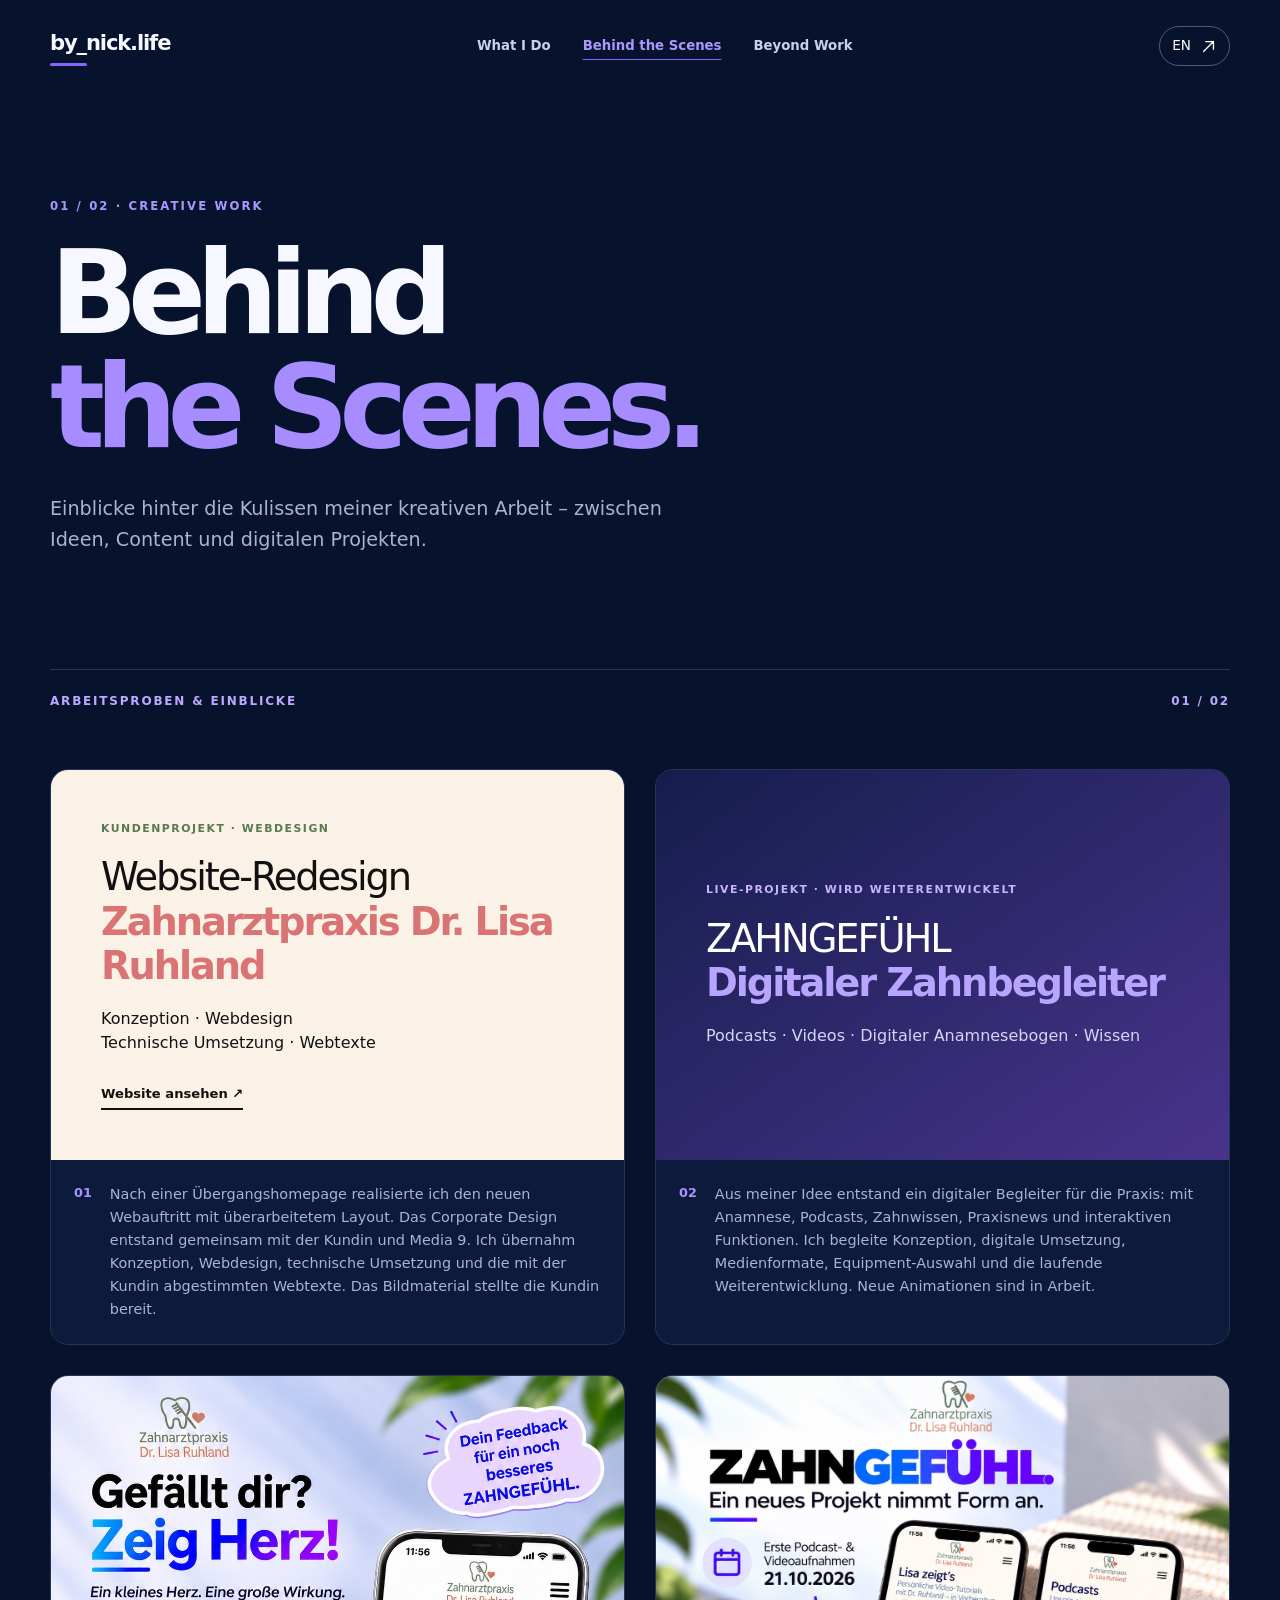
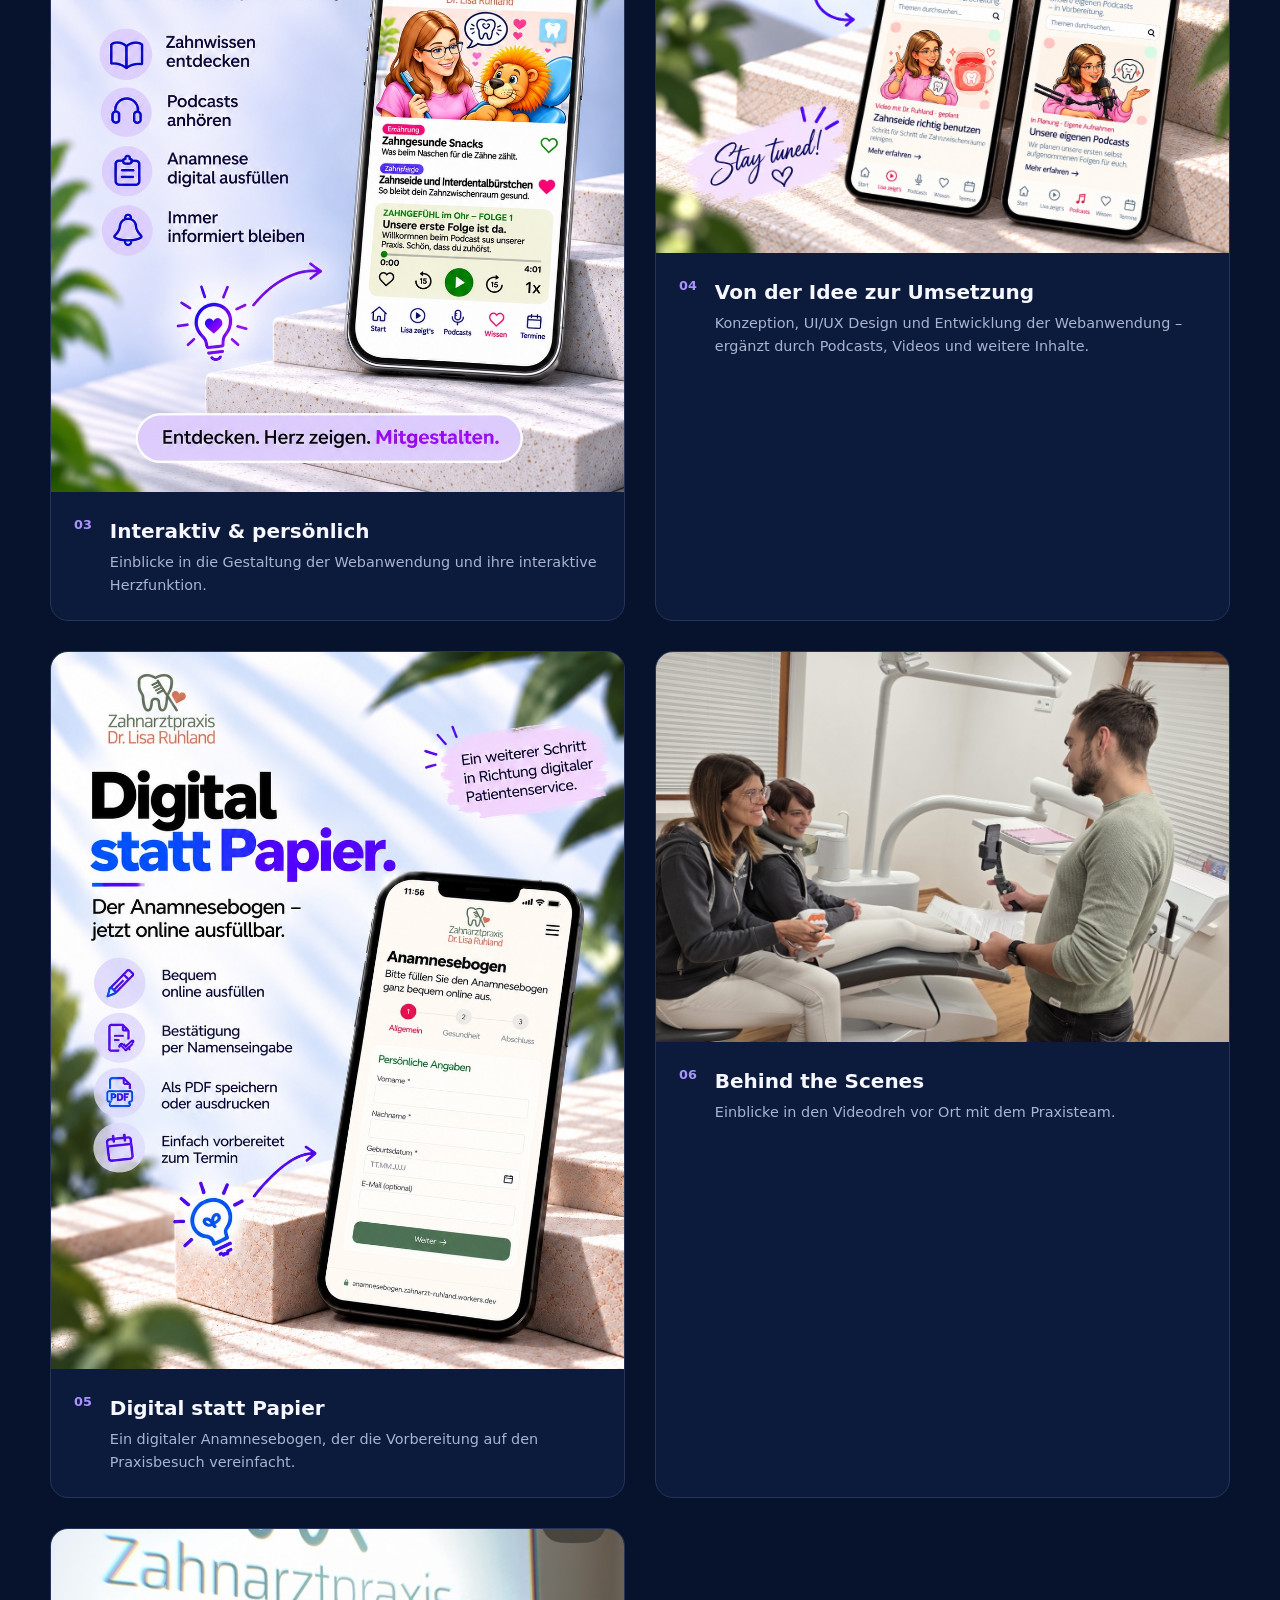
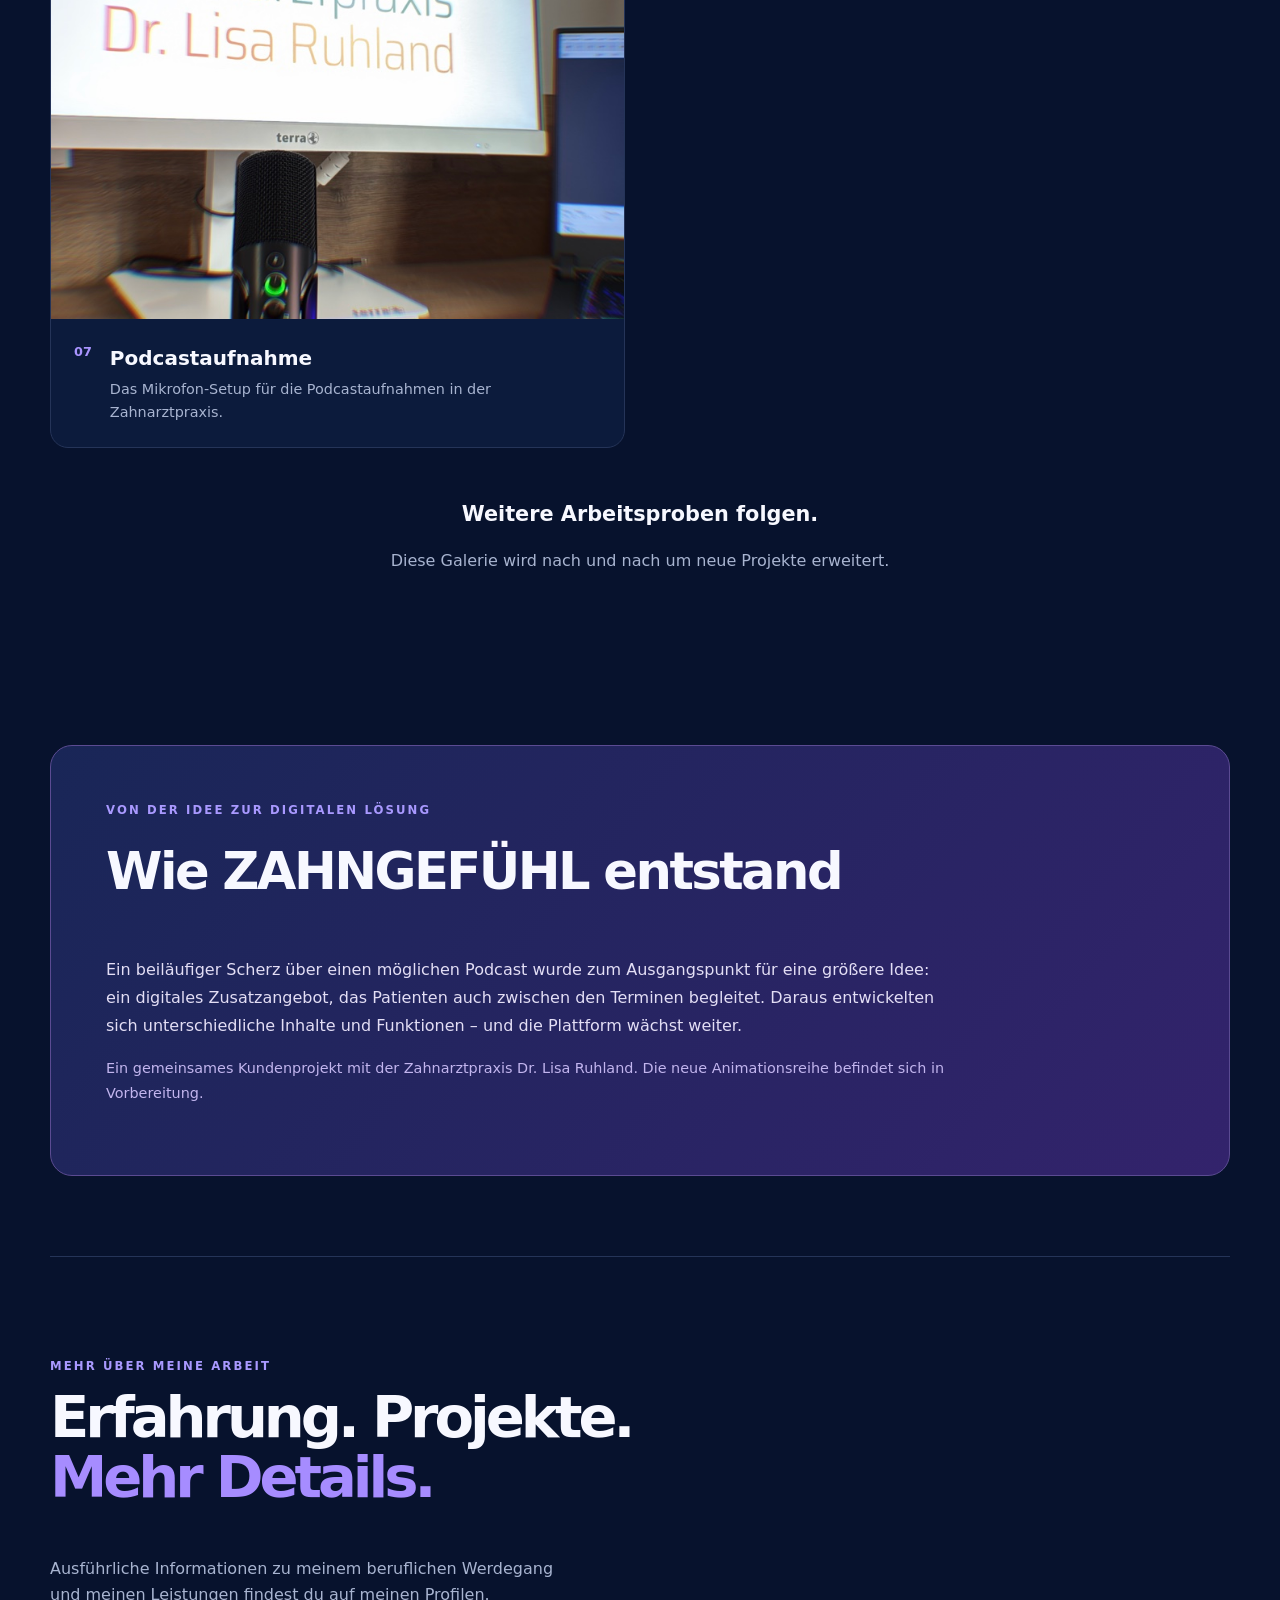
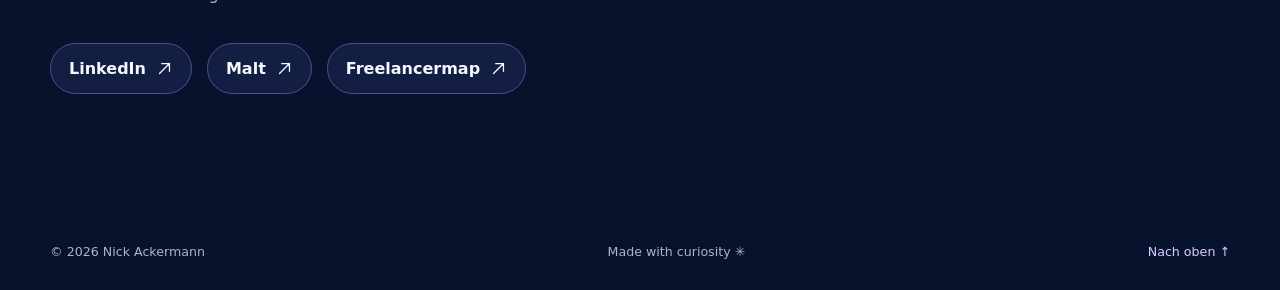
==== commit 8a84c122: "Add files via upload" ====
--- a/work.html
+++ b/work.html
@@ -46,8 +46,8 @@
   <article class="gallery-card zg-showcase-card"><div class="zg-showcase-image"><img src="./zahngefuehl-herz.jpg" alt="ZAHNGEFÜHL: Herzfunktion und Einblicke in die digitale Webanwendung" loading="lazy"></div><div class="gallery-caption"><span class="number">03</span><div><h2 data-i18n="zgShowcaseTitle">Interaktiv &amp; persönlich</h2><p data-i18n="zgShowcaseDesc">Einblicke in die Gestaltung der Webanwendung und ihre interaktive Herzfunktion.</p></div></div></article>
   <article class="gallery-card zg-showcase-card"><div class="zg-showcase-image zg-project-image"><img src="./zahngefuehl-projektstart.jpg" alt="ZAHNGEFÜHL: Ein neues Projekt nimmt Form an" loading="lazy"></div><div class="gallery-caption"><span class="number">04</span><div><h2 data-i18n="zgPodcastTitle">Von der Idee zur Umsetzung</h2><p data-i18n="zgPodcastDesc">Konzeption, UI/UX Design und Entwicklung der Webanwendung – ergänzt durch Podcasts, Videos und weitere Inhalte.</p></div></div></article>
   <article class="gallery-card zg-showcase-card"><div class="zg-showcase-image"><img src="./zahngefuehl-anamnese.jpg" alt="Digitaler Anamnesebogen für die Zahnarztpraxis Dr. Lisa Ruhland" loading="lazy"></div><div class="gallery-caption"><span class="number">05</span><div><h2 data-i18n="zgAnamneseTitle">Digital statt Papier</h2><p data-i18n="zgAnamneseDesc">Ein digitaler Anamnesebogen, der die Vorbereitung auf den Praxisbesuch vereinfacht.</p></div></div></article>
-  <article class="gallery-card"><div class="gallery-image"><img src="./praxis-behind-scenes.jpg" alt="Arbeitsplatz mit Mikrofon – Behind the Scenes" loading="lazy"></div><div class="gallery-caption"><span class="number">06</span><div><h2 data-i18n="workCard1">Behind the Scenes</h2><p data-i18n="workCard1Desc">Kreative Arbeit hinter den Kulissen.</p></div></div></article>
-  <article class="gallery-card"><div class="gallery-image"><img src="./praxis-filmdreh-neu.jpg" alt="Behind the Scenes: Videodreh in der Zahnarztpraxis mit dem Praxisteam" loading="lazy"></div><div class="gallery-caption"><span class="number">07</span><div><h2 data-i18n="workCard2">Podcastaufnahme</h2><p data-i18n="workCard2Desc">Ein Blick hinter die Kulissen unserer Podcastaufnahme.</p></div></div></article>
+  <article class="gallery-card"><div class="gallery-image"><img src="./praxis-filmdreh-neu.jpg" alt="Behind the Scenes: Videodreh mit dem Praxisteam" loading="lazy"></div><div class="gallery-caption"><span class="number">06</span><div><h2 data-i18n="workCard1">Behind the Scenes</h2><p data-i18n="workCard1Desc">Einblicke in den Videodreh vor Ort mit dem Praxisteam.</p></div></div></article>
+  <article class="gallery-card"><div class="gallery-image"><img src="./praxis-podcast-mikrofon.jpg" alt="Podcast Recording: Mikrofon und Aufnahme-Setup in der Zahnarztpraxis" loading="lazy"></div><div class="gallery-caption"><span class="number">07</span><div><h2 data-i18n="workCard2">Podcastaufnahme</h2><p data-i18n="workCard2Desc">Das Mikrofon-Setup für die Podcastaufnahmen in der Zahnarztpraxis.</p></div></div></article>
  </div>
  <div class="gallery-note"><h2 data-i18n="moreComing">Weitere Arbeitsproben folgen.</h2><p data-i18n="moreComingText">Diese Galerie wird nach und nach um neue Projekte erweitert.</p></div>
 </section>
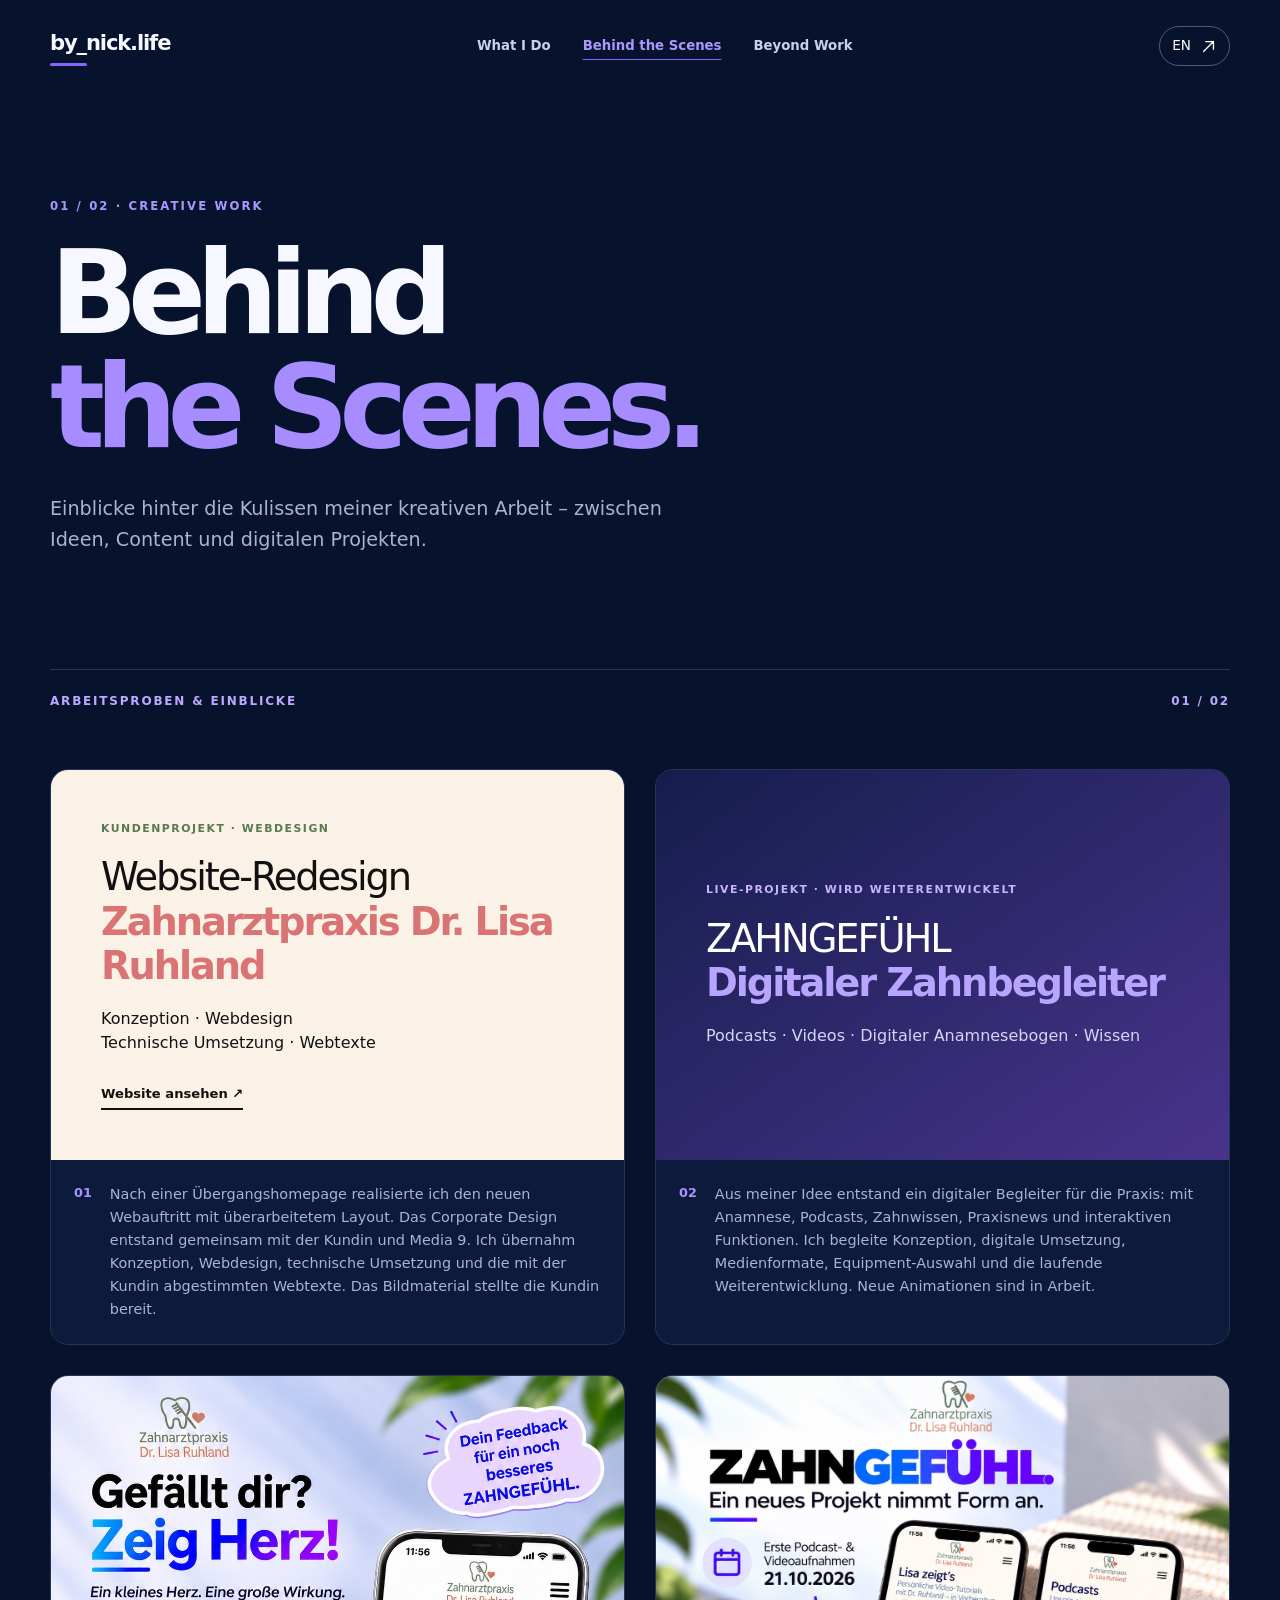
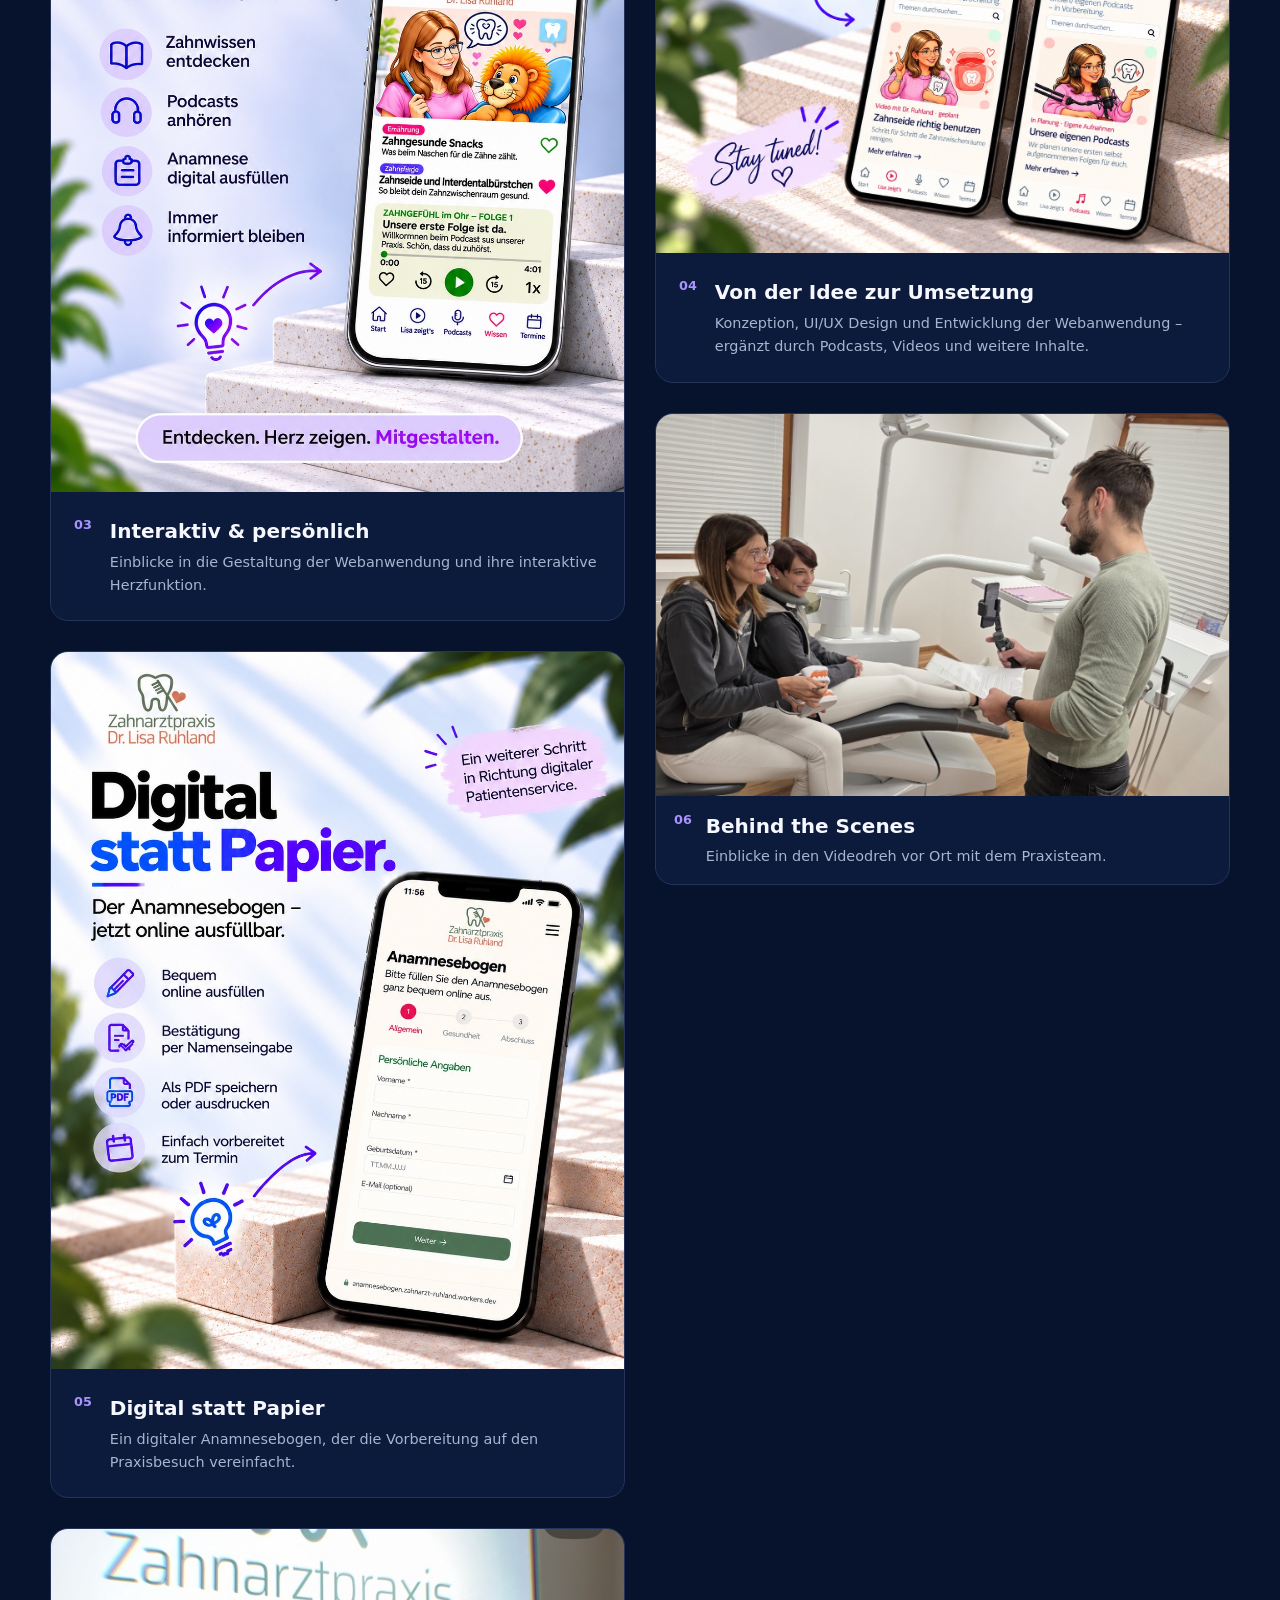
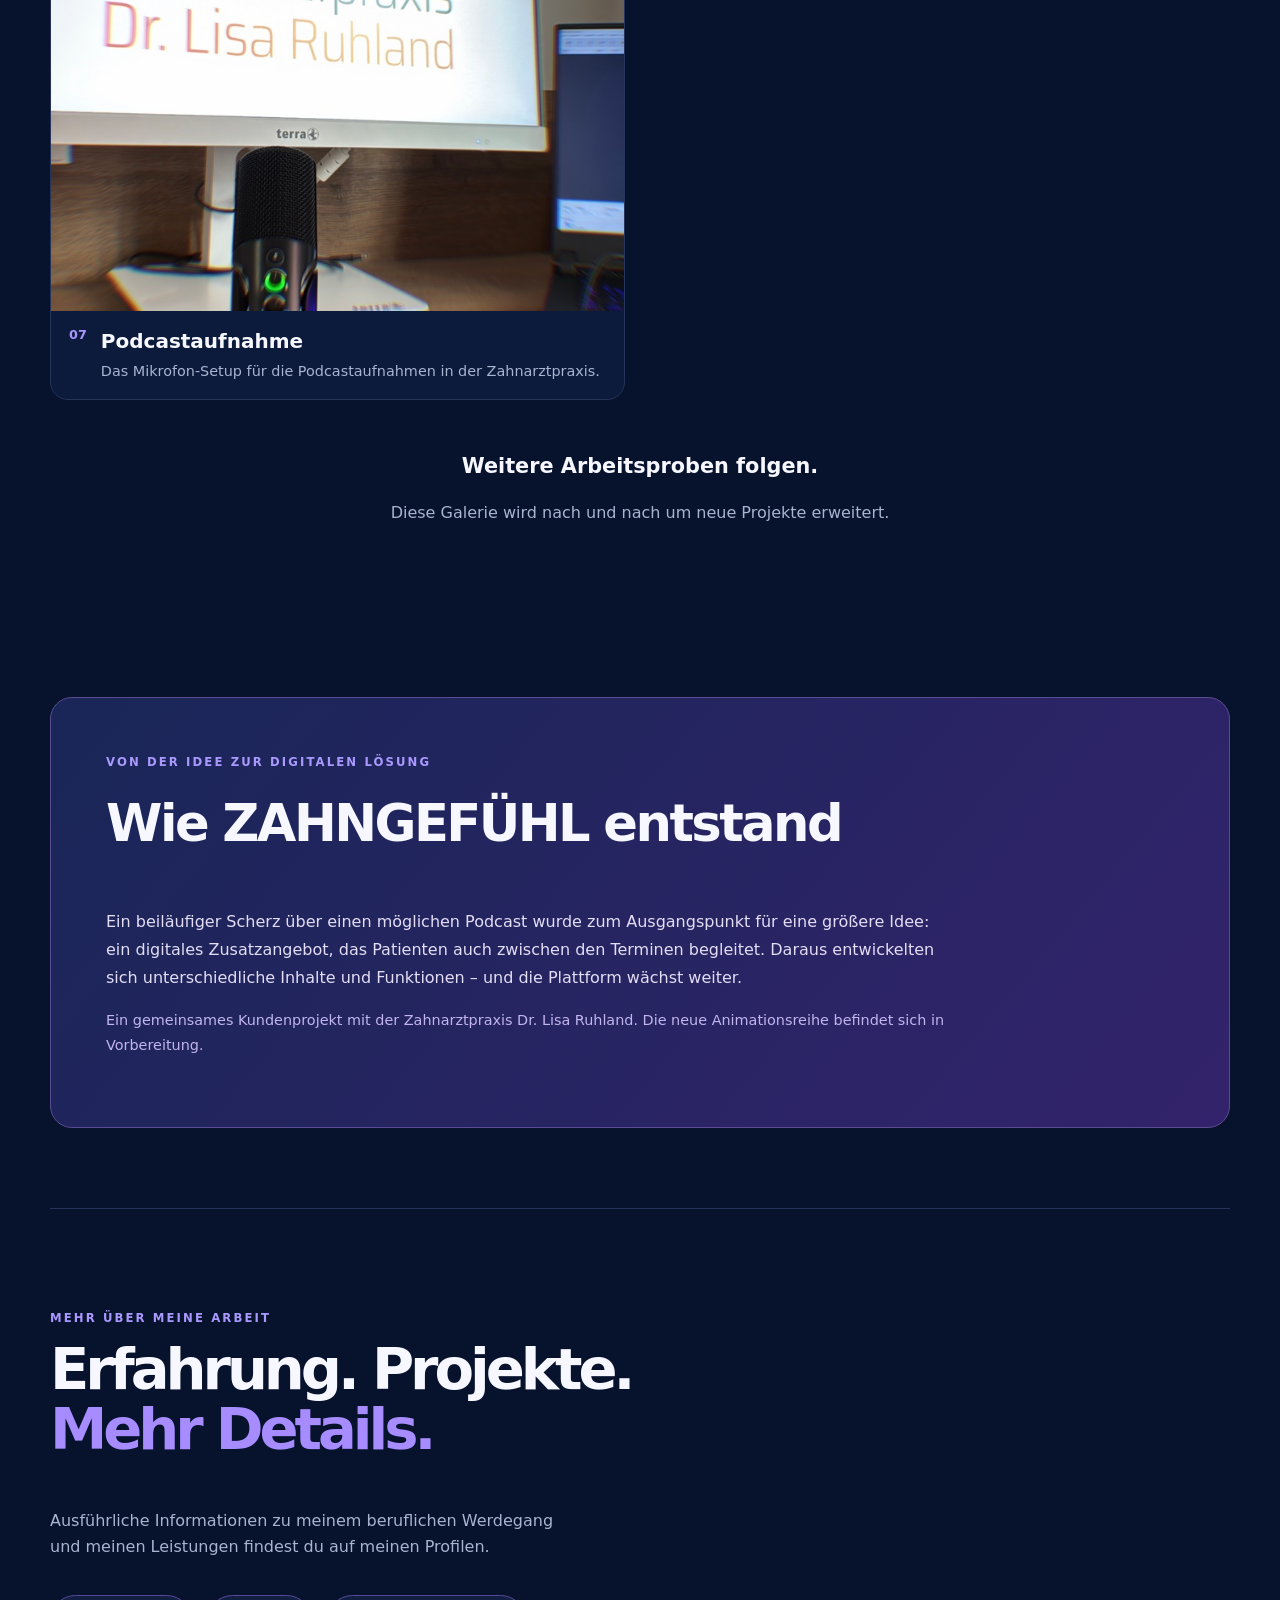
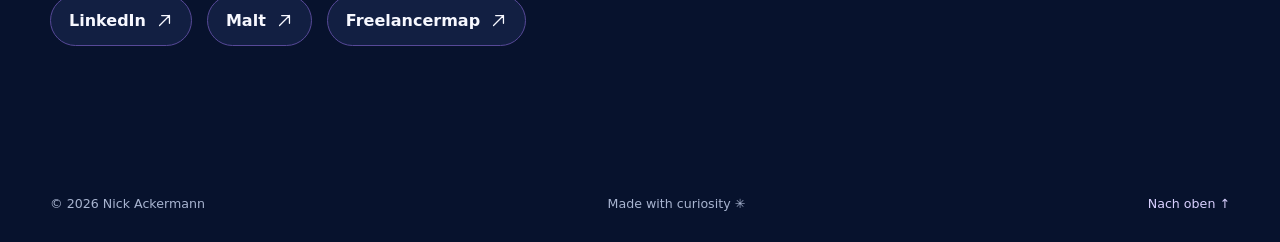
==== commit e55ae528: "Add files via upload" ====
--- a/work.html
+++ b/work.html
@@ -43,11 +43,17 @@
     </div>
     <div class="gallery-caption"><span class="number">02</span><div><p data-i18n="zgDesc">Aus meiner Idee entstand ein digitaler Begleiter für die Praxis: mit Anamnese, Podcasts, Zahnwissen, Praxisnews und interaktiven Funktionen. Ich begleite Konzeption, digitale Umsetzung, Medienformate, Equipment-Auswahl und die laufende Weiterentwicklung. Neue Animationen sind in Arbeit.</p></div></div>
   </article>
+  <div class="gallery-masonry">
+    <div class="gallery-masonry-column">
   <article class="gallery-card zg-showcase-card"><div class="zg-showcase-image"><img src="./zahngefuehl-herz.jpg" alt="ZAHNGEFÜHL: Herzfunktion und Einblicke in die digitale Webanwendung" loading="lazy"></div><div class="gallery-caption"><span class="number">03</span><div><h2 data-i18n="zgShowcaseTitle">Interaktiv &amp; persönlich</h2><p data-i18n="zgShowcaseDesc">Einblicke in die Gestaltung der Webanwendung und ihre interaktive Herzfunktion.</p></div></div></article>
+  <article class="gallery-card zg-showcase-card"><div class="zg-showcase-image"><img src="./zahngefuehl-anamnese.jpg" alt="Digitaler Anamnesebogen für die Zahnarztpraxis Dr. Lisa Ruhland" loading="lazy"></div><div class="gallery-caption"><span class="number">05</span><div><h2 data-i18n="zgAnamneseTitle">Digital statt Papier</h2><p data-i18n="zgAnamneseDesc">Ein digitaler Anamnesebogen, der die Vorbereitung auf den Praxisbesuch vereinfacht.</p></div></div></article>
+  <article class="gallery-card"><div class="gallery-image"><img src="./praxis-podcast-mikrofon.jpg" alt="Podcast Recording: Mikrofon und Aufnahme-Setup in der Zahnarztpraxis" loading="lazy"></div><div class="gallery-caption"><span class="number">07</span><div><h2 data-i18n="workCard2">Podcastaufnahme</h2><p data-i18n="workCard2Desc">Das Mikrofon-Setup für die Podcastaufnahmen in der Zahnarztpraxis.</p></div></div></article>
+    </div>
+    <div class="gallery-masonry-column">
   <article class="gallery-card zg-showcase-card"><div class="zg-showcase-image zg-project-image"><img src="./zahngefuehl-projektstart.jpg" alt="ZAHNGEFÜHL: Ein neues Projekt nimmt Form an" loading="lazy"></div><div class="gallery-caption"><span class="number">04</span><div><h2 data-i18n="zgPodcastTitle">Von der Idee zur Umsetzung</h2><p data-i18n="zgPodcastDesc">Konzeption, UI/UX Design und Entwicklung der Webanwendung – ergänzt durch Podcasts, Videos und weitere Inhalte.</p></div></div></article>
-  <article class="gallery-card zg-showcase-card"><div class="zg-showcase-image"><img src="./zahngefuehl-anamnese.jpg" alt="Digitaler Anamnesebogen für die Zahnarztpraxis Dr. Lisa Ruhland" loading="lazy"></div><div class="gallery-caption"><span class="number">05</span><div><h2 data-i18n="zgAnamneseTitle">Digital statt Papier</h2><p data-i18n="zgAnamneseDesc">Ein digitaler Anamnesebogen, der die Vorbereitung auf den Praxisbesuch vereinfacht.</p></div></div></article>
   <article class="gallery-card"><div class="gallery-image"><img src="./praxis-filmdreh-neu.jpg" alt="Behind the Scenes: Videodreh mit dem Praxisteam" loading="lazy"></div><div class="gallery-caption"><span class="number">06</span><div><h2 data-i18n="workCard1">Behind the Scenes</h2><p data-i18n="workCard1Desc">Einblicke in den Videodreh vor Ort mit dem Praxisteam.</p></div></div></article>
-  <article class="gallery-card"><div class="gallery-image"><img src="./praxis-podcast-mikrofon.jpg" alt="Podcast Recording: Mikrofon und Aufnahme-Setup in der Zahnarztpraxis" loading="lazy"></div><div class="gallery-caption"><span class="number">07</span><div><h2 data-i18n="workCard2">Podcastaufnahme</h2><p data-i18n="workCard2Desc">Das Mikrofon-Setup für die Podcastaufnahmen in der Zahnarztpraxis.</p></div></div></article>
+    </div>
+  </div>
  </div>
  <div class="gallery-note"><h2 data-i18n="moreComing">Weitere Arbeitsproben folgen.</h2><p data-i18n="moreComingText">Diese Galerie wird nach und nach um neue Projekte erweitert.</p></div>
 </section>
--- a/styles.css
+++ b/styles.css
@@ -400,3 +400,31 @@
 .gallery-card .gallery-image:has(img[src="./praxis-filmdreh-neu.jpg"]) {position:relative;overflow:hidden;background:#101c3d;}
 .gallery-card .gallery-image:has(img[src="./praxis-filmdreh-neu.jpg"])::before {content:none!important;display:none!important;}
 .gallery-card .gallery-image img[src="./praxis-filmdreh-neu.jpg"] {width:100%;height:100%;max-height:none;object-fit:cover;object-position:center center;display:block;}
+
+/* Kompakte, einheitliche Foto-Kacheln: Videodreh & Podcast Recording */
+.gallery-card:has(img[src="./praxis-filmdreh-neu.jpg"]) .gallery-image,
+.gallery-card:has(img[src="./praxis-podcast-mikrofon.jpg"]) .gallery-image {
+  width:100%; height:auto!important; aspect-ratio:3 / 2!important;
+  min-height:0; overflow:hidden;
+}
+.gallery-card:has(img[src="./praxis-filmdreh-neu.jpg"]) .gallery-image img,
+.gallery-card:has(img[src="./praxis-podcast-mikrofon.jpg"]) .gallery-image img {
+  display:block; width:100%; height:100%; object-fit:cover;
+  object-position:center center;
+}
+.gallery-card:has(img[src="./praxis-filmdreh-neu.jpg"]) .gallery-caption,
+.gallery-card:has(img[src="./praxis-podcast-mikrofon.jpg"]) .gallery-caption {
+  padding:14px 18px 16px; gap:14px;
+}
+.gallery-card:has(img[src="./praxis-filmdreh-neu.jpg"]) .gallery-caption h2,
+.gallery-card:has(img[src="./praxis-podcast-mikrofon.jpg"]) .gallery-caption h2 {margin-bottom:3px}
+
+/* Referenzkacheln: unabhängige Spalten statt gleich hoher Grid-Zeilen.
+   Jede Kachel endet unmittelbar nach ihrer Bildunterschrift. */
+.gallery-masonry { grid-column:1 / -1; display:grid; grid-template-columns:repeat(2,minmax(0,1fr)); gap:30px; align-items:start; }
+.gallery-masonry-column { display:flex; flex-direction:column; gap:30px; min-width:0; }
+.gallery-masonry-column > .gallery-card { flex:0 0 auto; align-self:stretch; height:auto; }
+@media (max-width:760px) {
+  .gallery-masonry { grid-template-columns:1fr; gap:24px; }
+  .gallery-masonry-column { gap:24px; }
+}
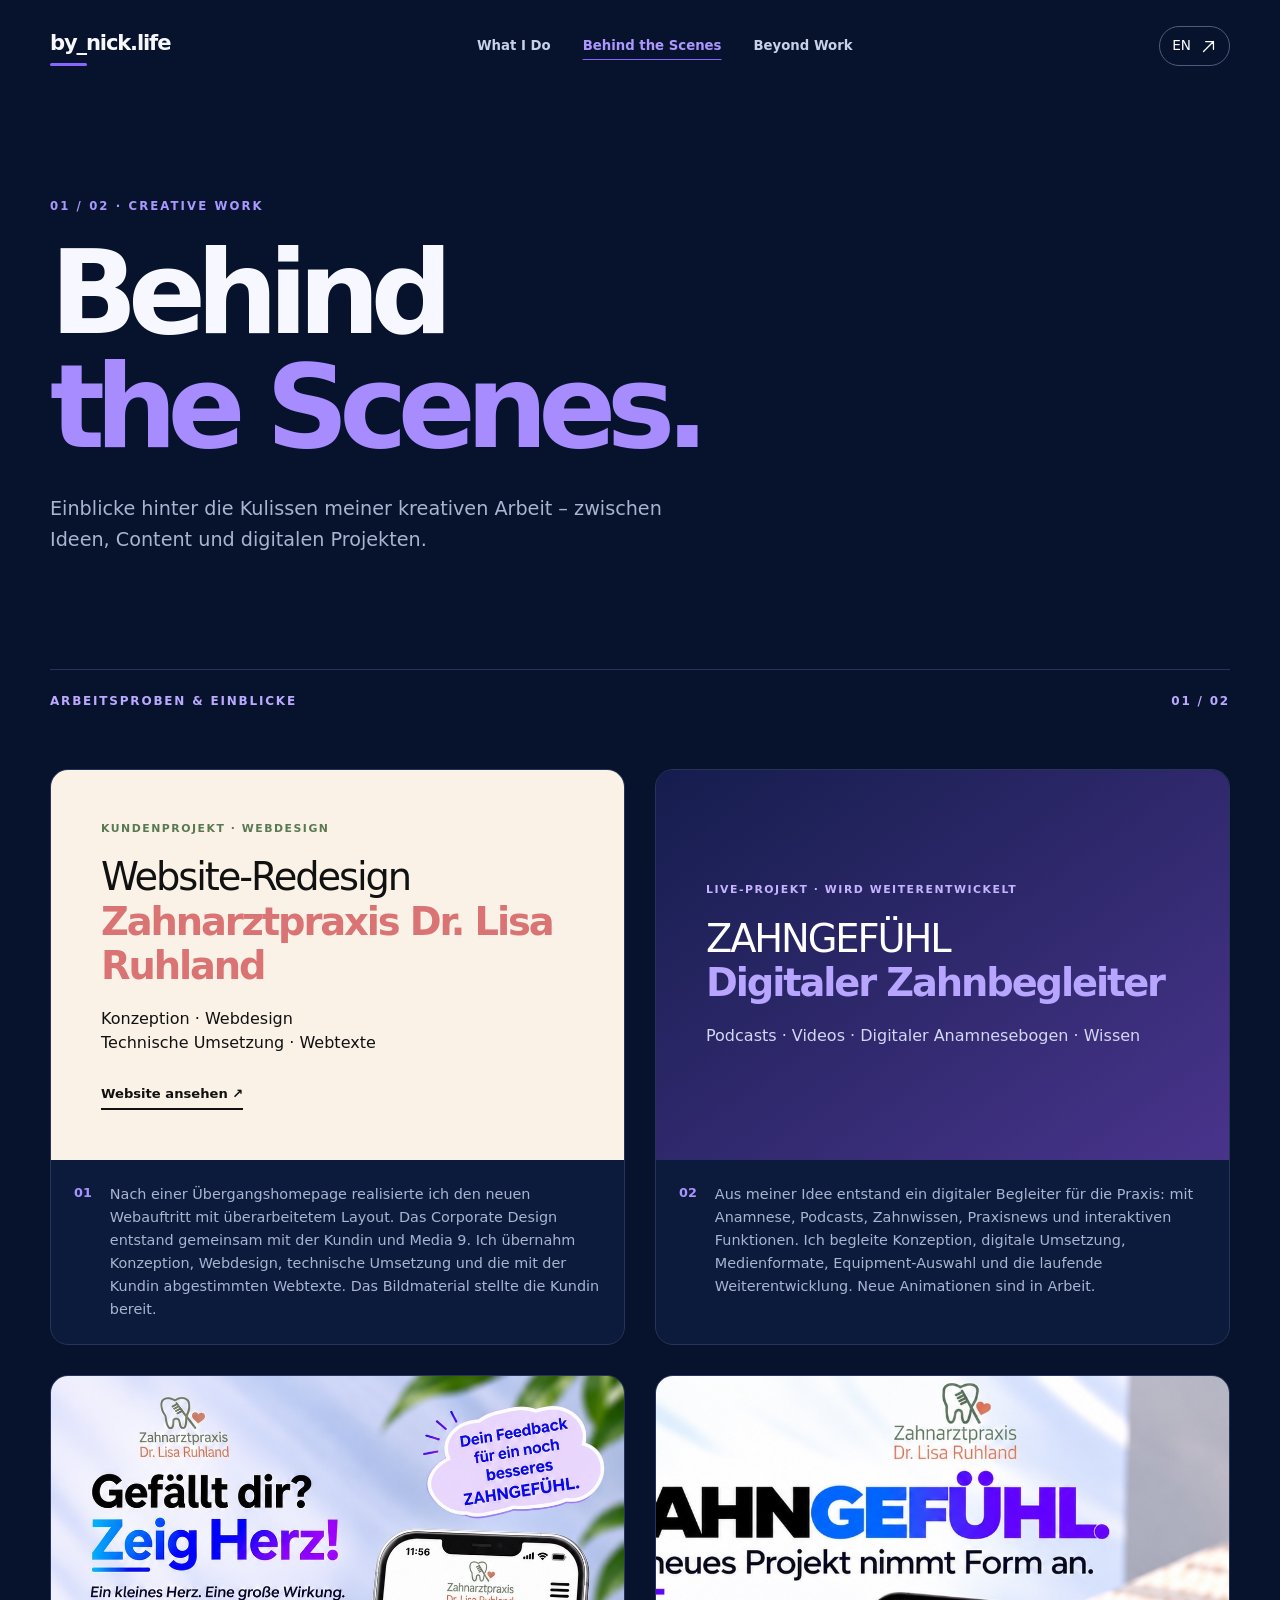
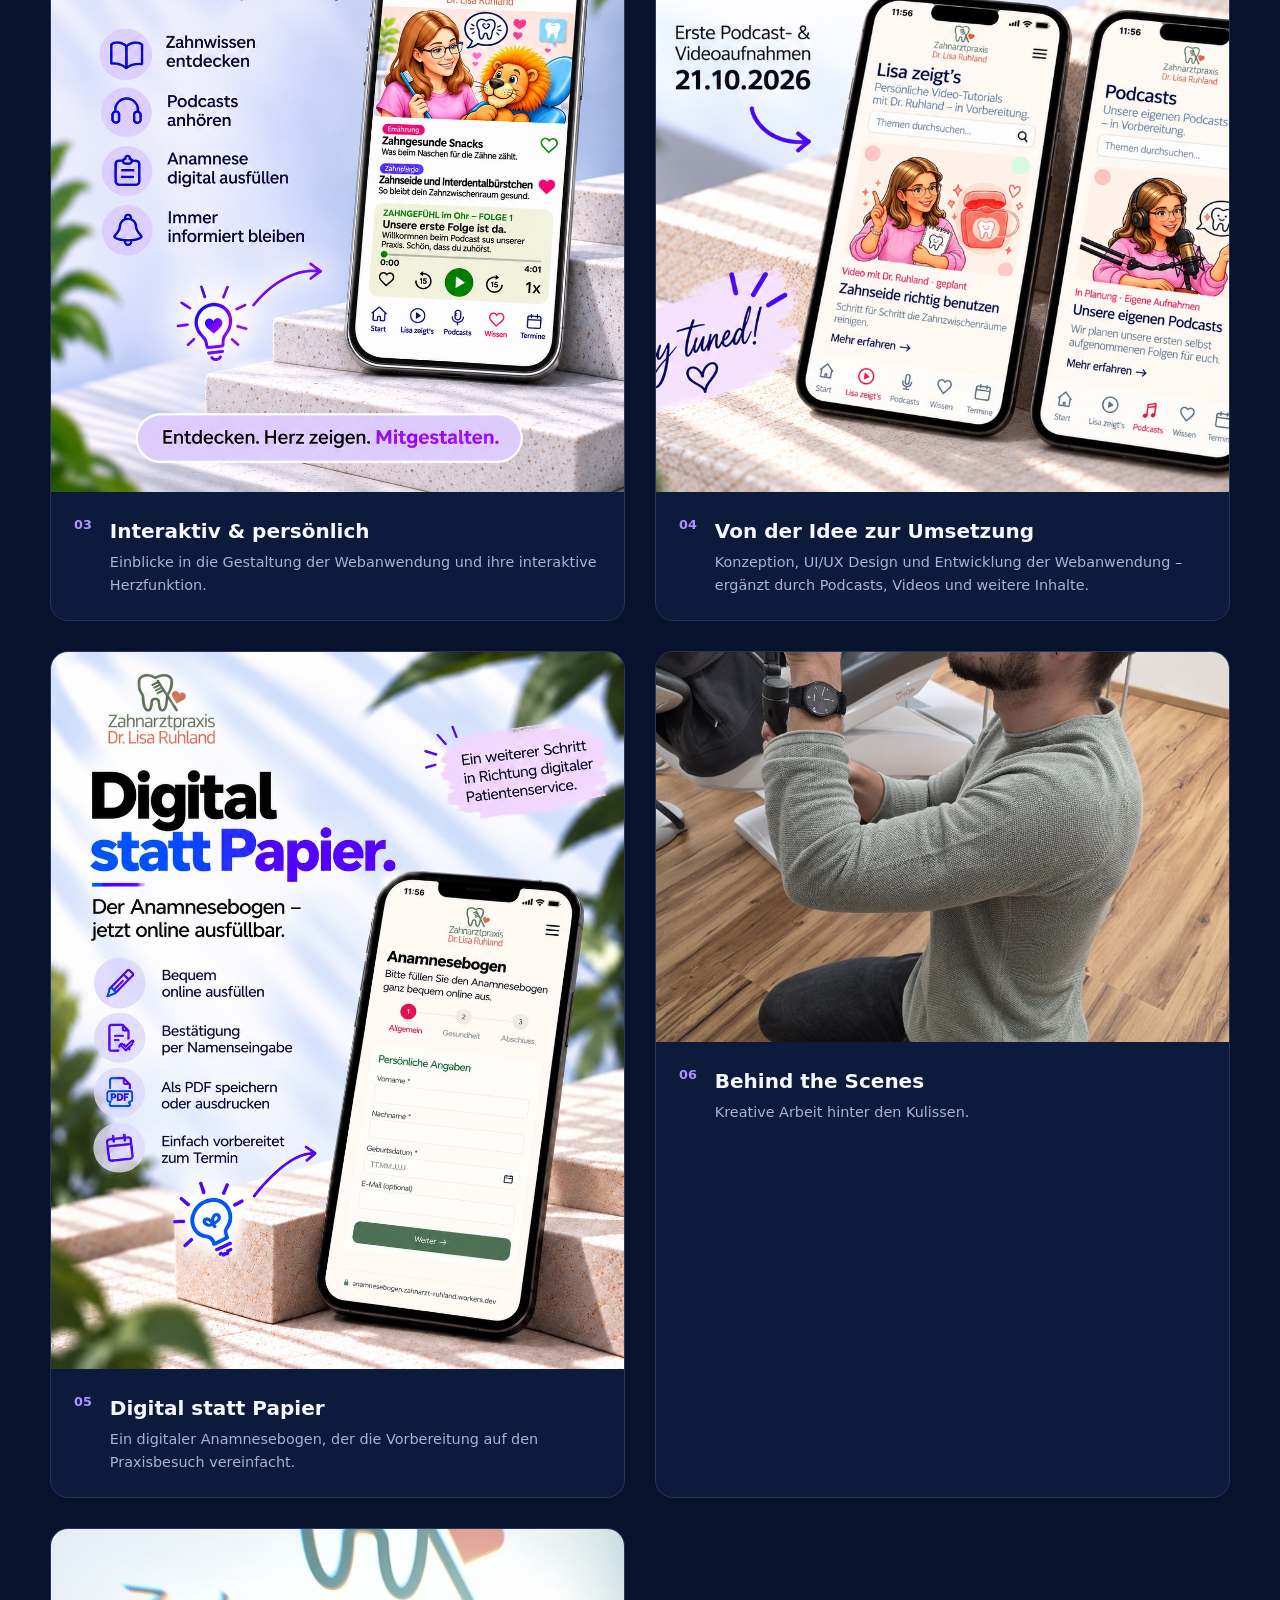
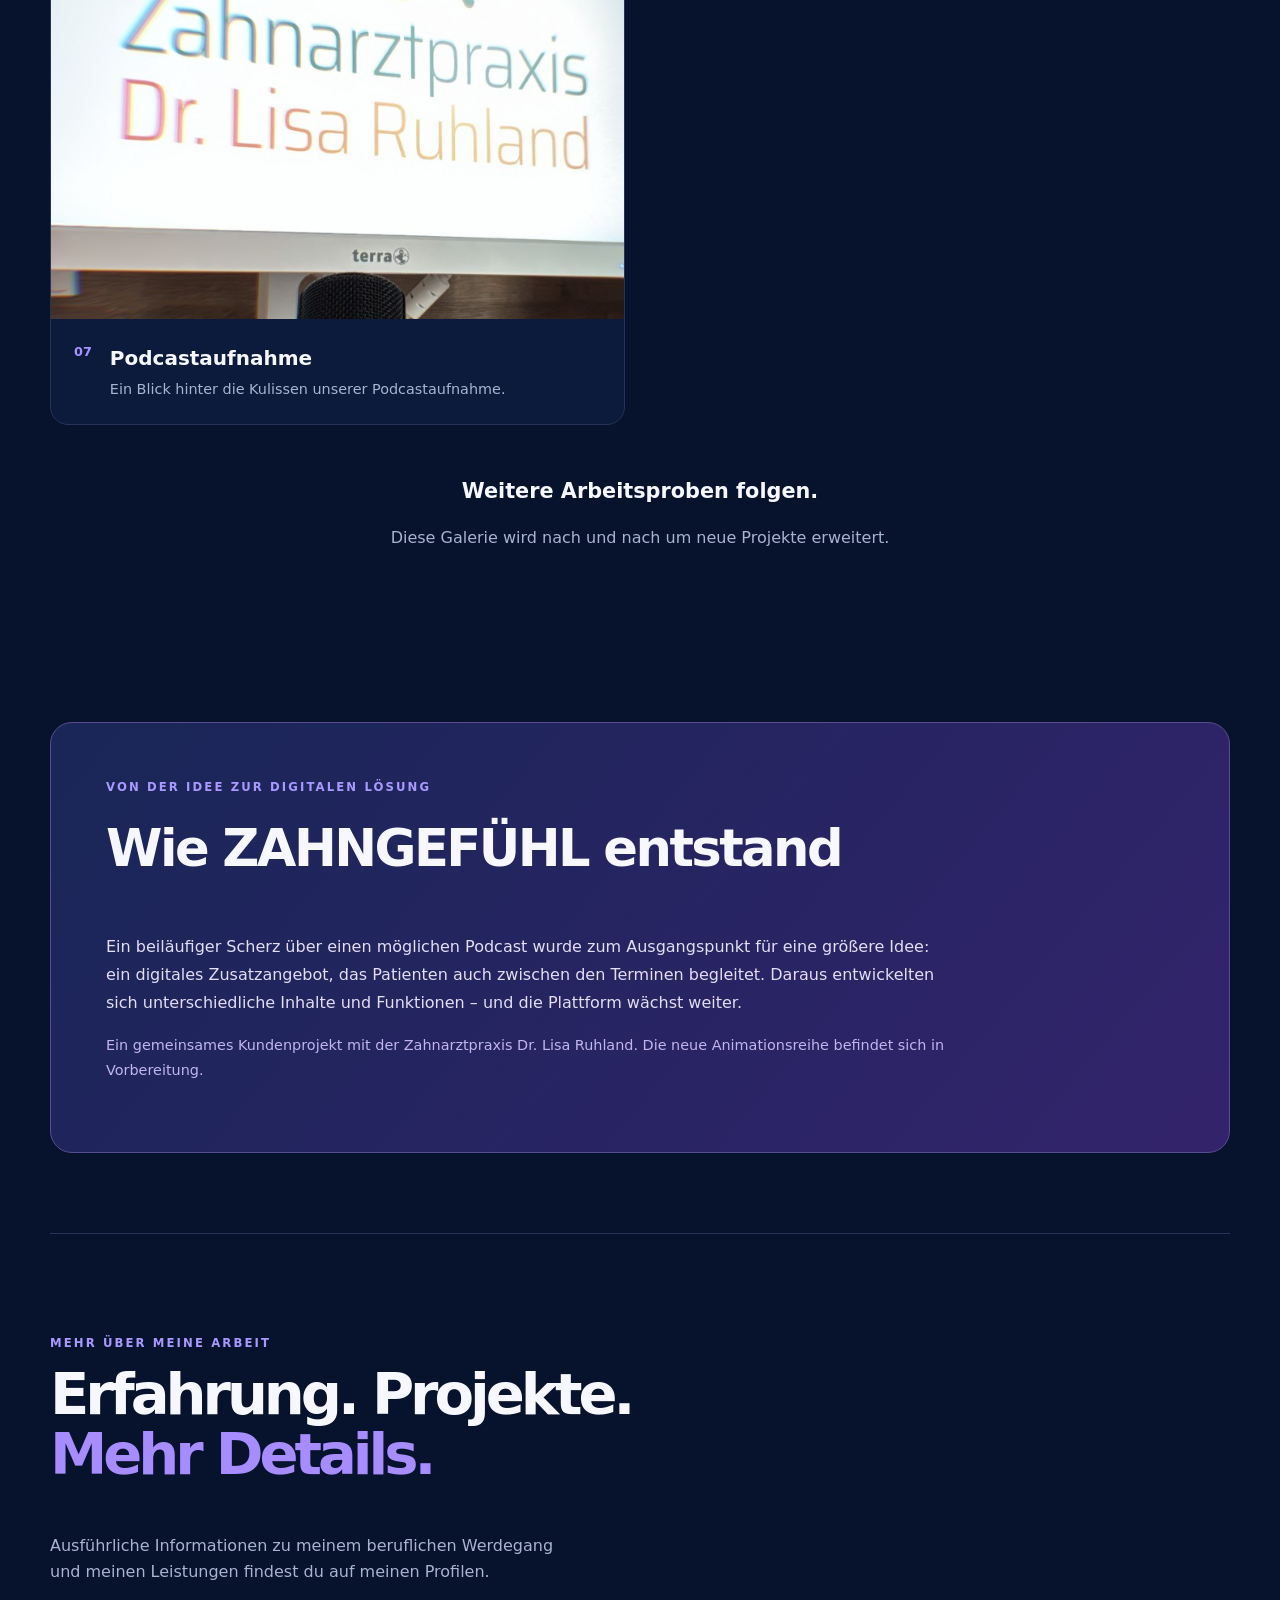
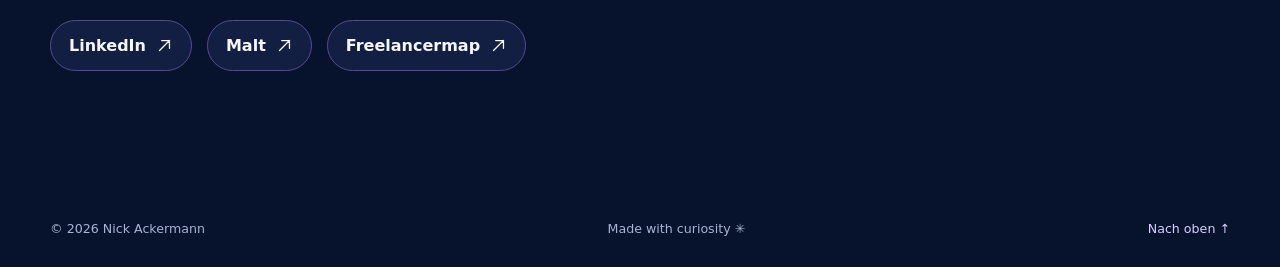
==== commit c29c0339: "Add files via upload" ====
--- a/work.html
+++ b/work.html
@@ -43,17 +43,11 @@
     </div>
     <div class="gallery-caption"><span class="number">02</span><div><p data-i18n="zgDesc">Aus meiner Idee entstand ein digitaler Begleiter für die Praxis: mit Anamnese, Podcasts, Zahnwissen, Praxisnews und interaktiven Funktionen. Ich begleite Konzeption, digitale Umsetzung, Medienformate, Equipment-Auswahl und die laufende Weiterentwicklung. Neue Animationen sind in Arbeit.</p></div></div>
   </article>
-  <div class="gallery-masonry">
-    <div class="gallery-masonry-column">
   <article class="gallery-card zg-showcase-card"><div class="zg-showcase-image"><img src="./zahngefuehl-herz.jpg" alt="ZAHNGEFÜHL: Herzfunktion und Einblicke in die digitale Webanwendung" loading="lazy"></div><div class="gallery-caption"><span class="number">03</span><div><h2 data-i18n="zgShowcaseTitle">Interaktiv &amp; persönlich</h2><p data-i18n="zgShowcaseDesc">Einblicke in die Gestaltung der Webanwendung und ihre interaktive Herzfunktion.</p></div></div></article>
+  <article class="gallery-card zg-showcase-card"><div class="zg-showcase-image zg-project-image"><img src="./zahngefuehl-projektstart.jpg" alt="ZAHNGEFÜHL: Ein neues Projekt nimmt Form an" loading="lazy"></div><div class="gallery-caption"><span class="number">04</span><div><h2 data-i18n="zgPodcastTitle">Von der Idee zur Umsetzung</h2><p data-i18n="zgPodcastDesc">Konzeption, UI/UX Design und Entwicklung der Webanwendung – ergänzt durch Podcasts, Videos und weitere Inhalte.</p></div></div></article>
   <article class="gallery-card zg-showcase-card"><div class="zg-showcase-image"><img src="./zahngefuehl-anamnese.jpg" alt="Digitaler Anamnesebogen für die Zahnarztpraxis Dr. Lisa Ruhland" loading="lazy"></div><div class="gallery-caption"><span class="number">05</span><div><h2 data-i18n="zgAnamneseTitle">Digital statt Papier</h2><p data-i18n="zgAnamneseDesc">Ein digitaler Anamnesebogen, der die Vorbereitung auf den Praxisbesuch vereinfacht.</p></div></div></article>
-  <article class="gallery-card"><div class="gallery-image"><img src="./praxis-podcast-mikrofon.jpg" alt="Podcast Recording: Mikrofon und Aufnahme-Setup in der Zahnarztpraxis" loading="lazy"></div><div class="gallery-caption"><span class="number">07</span><div><h2 data-i18n="workCard2">Podcastaufnahme</h2><p data-i18n="workCard2Desc">Das Mikrofon-Setup für die Podcastaufnahmen in der Zahnarztpraxis.</p></div></div></article>
-    </div>
-    <div class="gallery-masonry-column">
-  <article class="gallery-card zg-showcase-card"><div class="zg-showcase-image zg-project-image"><img src="./zahngefuehl-projektstart.jpg" alt="ZAHNGEFÜHL: Ein neues Projekt nimmt Form an" loading="lazy"></div><div class="gallery-caption"><span class="number">04</span><div><h2 data-i18n="zgPodcastTitle">Von der Idee zur Umsetzung</h2><p data-i18n="zgPodcastDesc">Konzeption, UI/UX Design und Entwicklung der Webanwendung – ergänzt durch Podcasts, Videos und weitere Inhalte.</p></div></div></article>
-  <article class="gallery-card"><div class="gallery-image"><img src="./praxis-filmdreh-neu.jpg" alt="Behind the Scenes: Videodreh mit dem Praxisteam" loading="lazy"></div><div class="gallery-caption"><span class="number">06</span><div><h2 data-i18n="workCard1">Behind the Scenes</h2><p data-i18n="workCard1Desc">Einblicke in den Videodreh vor Ort mit dem Praxisteam.</p></div></div></article>
-    </div>
-  </div>
+  <article class="gallery-card"><div class="gallery-image"><img src="./praxis-behind-scenes.jpg" alt="Arbeitsplatz mit Mikrofon – Behind the Scenes" loading="lazy"></div><div class="gallery-caption"><span class="number">06</span><div><h2 data-i18n="workCard1">Behind the Scenes</h2><p data-i18n="workCard1Desc">Kreative Arbeit hinter den Kulissen.</p></div></div></article>
+  <article class="gallery-card"><div class="gallery-image"><img src="./praxis-content.jpg" alt="Podcastaufnahme in der Zahnarztpraxis" loading="lazy"></div><div class="gallery-caption"><span class="number">07</span><div><h2 data-i18n="workCard2">Podcastaufnahme</h2><p data-i18n="workCard2Desc">Ein Blick hinter die Kulissen unserer Podcastaufnahme.</p></div></div></article>
  </div>
  <div class="gallery-note"><h2 data-i18n="moreComing">Weitere Arbeitsproben folgen.</h2><p data-i18n="moreComingText">Diese Galerie wird nach und nach um neue Projekte erweitert.</p></div>
 </section>
--- a/styles.css
+++ b/styles.css
@@ -378,53 +378,3 @@
 
 /* Einzelmotiv in Referenz 04: die gesamte Bildkachel ohne Doppelteilung. */
 .zg-showcase-card .zg-project-image img { object-fit: cover; object-position: center; }
-
-/* Referenz 04: vollständiges Motiv sichtbar, ohne angeschnittenen Titel. */
-.zg-showcase-card .zg-project-image { position:relative; isolation:isolate; background:#dfe6f5; }
-.zg-showcase-card .zg-project-image::before { content:""; position:absolute; inset:-12px; background:url("./zahngefuehl-projektstart.jpg") center/cover no-repeat; filter:blur(18px) brightness(.87); z-index:-1; }
-.zg-showcase-card .zg-project-image img { position:relative; width:100%; height:100%; object-fit:contain; object-position:center center; }
-
-/* Referenz 04: Originalmotiv randfuellend und ohne unscharfe Balken.
-   Das Seitenverhaeltnis folgt dem Bild, damit Text und Smartphones sichtbar bleiben. */
-.zg-showcase-card .zg-project-image {
-  aspect-ratio: 1374 / 1145; height: auto; min-height: 0;
-  background: #e8eaf4; overflow: hidden;
-}
-.zg-showcase-card .zg-project-image::before { content: none; display: none; }
-.zg-showcase-card .zg-project-image img {
-  display: block; width: 100%; height: 100%; object-fit: cover; object-position: center;
-}
-@media (max-width:760px) { .zg-showcase-card .zg-project-image { aspect-ratio: 1374 / 1145; height:auto; min-height:0; } }
-
-/* Echtes Behind-the-Scenes-Foto beim Dreh: Kachel randfüllend. */
-.gallery-card .gallery-image:has(img[src="./praxis-filmdreh-neu.jpg"]) {position:relative;overflow:hidden;background:#101c3d;}
-.gallery-card .gallery-image:has(img[src="./praxis-filmdreh-neu.jpg"])::before {content:none!important;display:none!important;}
-.gallery-card .gallery-image img[src="./praxis-filmdreh-neu.jpg"] {width:100%;height:100%;max-height:none;object-fit:cover;object-position:center center;display:block;}
-
-/* Kompakte, einheitliche Foto-Kacheln: Videodreh & Podcast Recording */
-.gallery-card:has(img[src="./praxis-filmdreh-neu.jpg"]) .gallery-image,
-.gallery-card:has(img[src="./praxis-podcast-mikrofon.jpg"]) .gallery-image {
-  width:100%; height:auto!important; aspect-ratio:3 / 2!important;
-  min-height:0; overflow:hidden;
-}
-.gallery-card:has(img[src="./praxis-filmdreh-neu.jpg"]) .gallery-image img,
-.gallery-card:has(img[src="./praxis-podcast-mikrofon.jpg"]) .gallery-image img {
-  display:block; width:100%; height:100%; object-fit:cover;
-  object-position:center center;
-}
-.gallery-card:has(img[src="./praxis-filmdreh-neu.jpg"]) .gallery-caption,
-.gallery-card:has(img[src="./praxis-podcast-mikrofon.jpg"]) .gallery-caption {
-  padding:14px 18px 16px; gap:14px;
-}
-.gallery-card:has(img[src="./praxis-filmdreh-neu.jpg"]) .gallery-caption h2,
-.gallery-card:has(img[src="./praxis-podcast-mikrofon.jpg"]) .gallery-caption h2 {margin-bottom:3px}
-
-/* Referenzkacheln: unabhängige Spalten statt gleich hoher Grid-Zeilen.
-   Jede Kachel endet unmittelbar nach ihrer Bildunterschrift. */
-.gallery-masonry { grid-column:1 / -1; display:grid; grid-template-columns:repeat(2,minmax(0,1fr)); gap:30px; align-items:start; }
-.gallery-masonry-column { display:flex; flex-direction:column; gap:30px; min-width:0; }
-.gallery-masonry-column > .gallery-card { flex:0 0 auto; align-self:stretch; height:auto; }
-@media (max-width:760px) {
-  .gallery-masonry { grid-template-columns:1fr; gap:24px; }
-  .gallery-masonry-column { gap:24px; }
-}
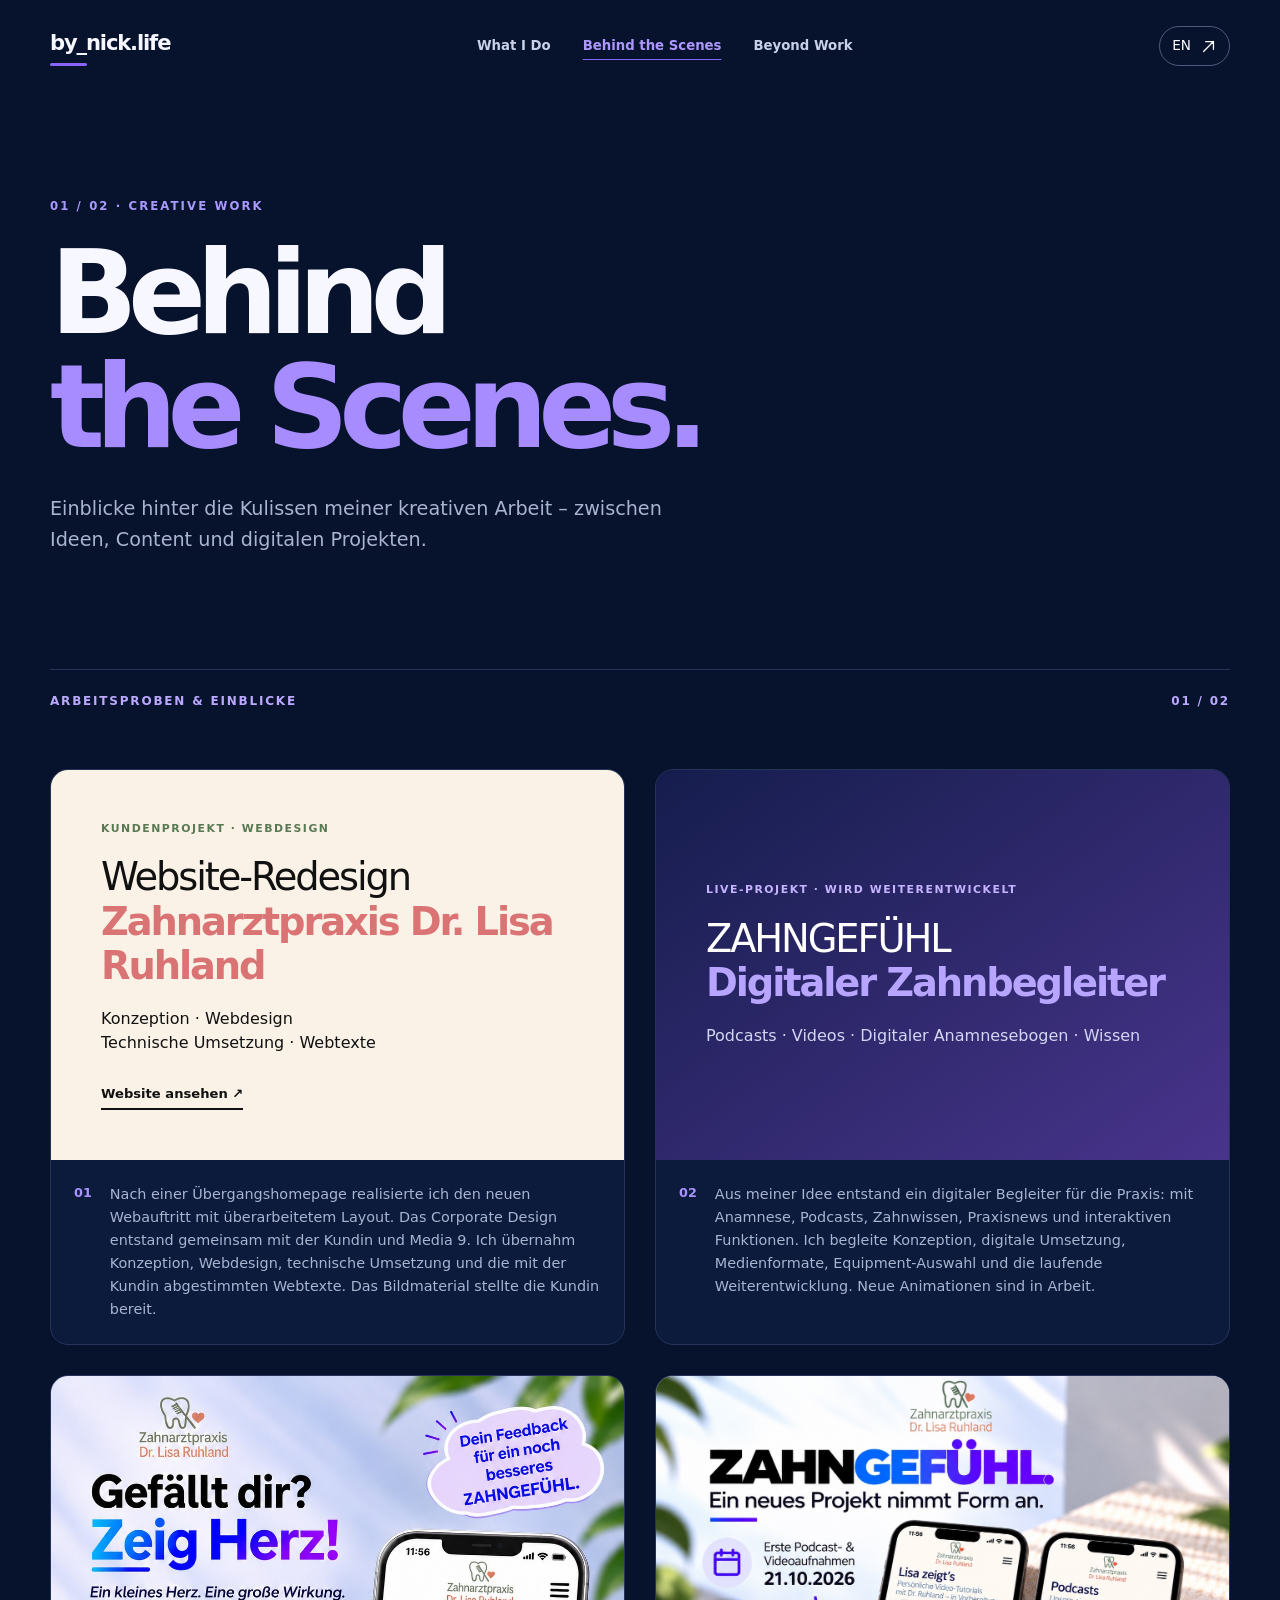
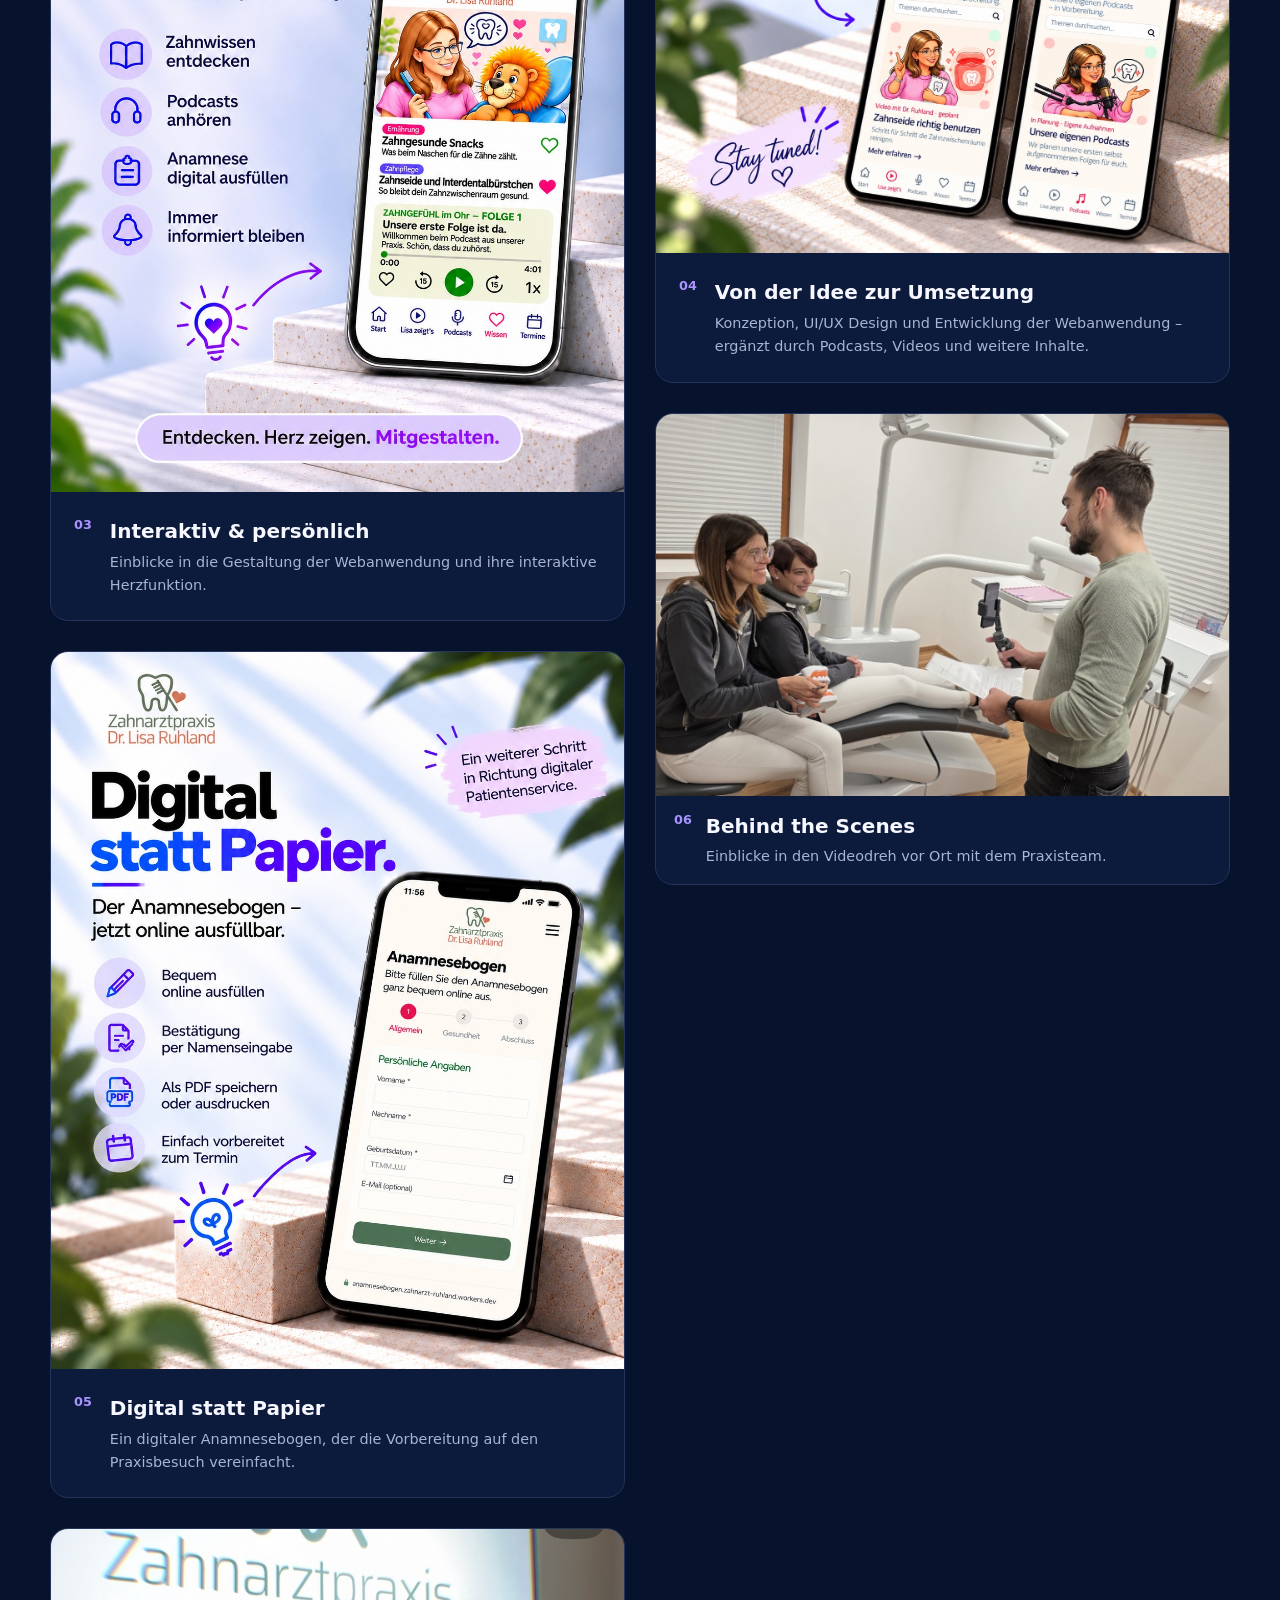
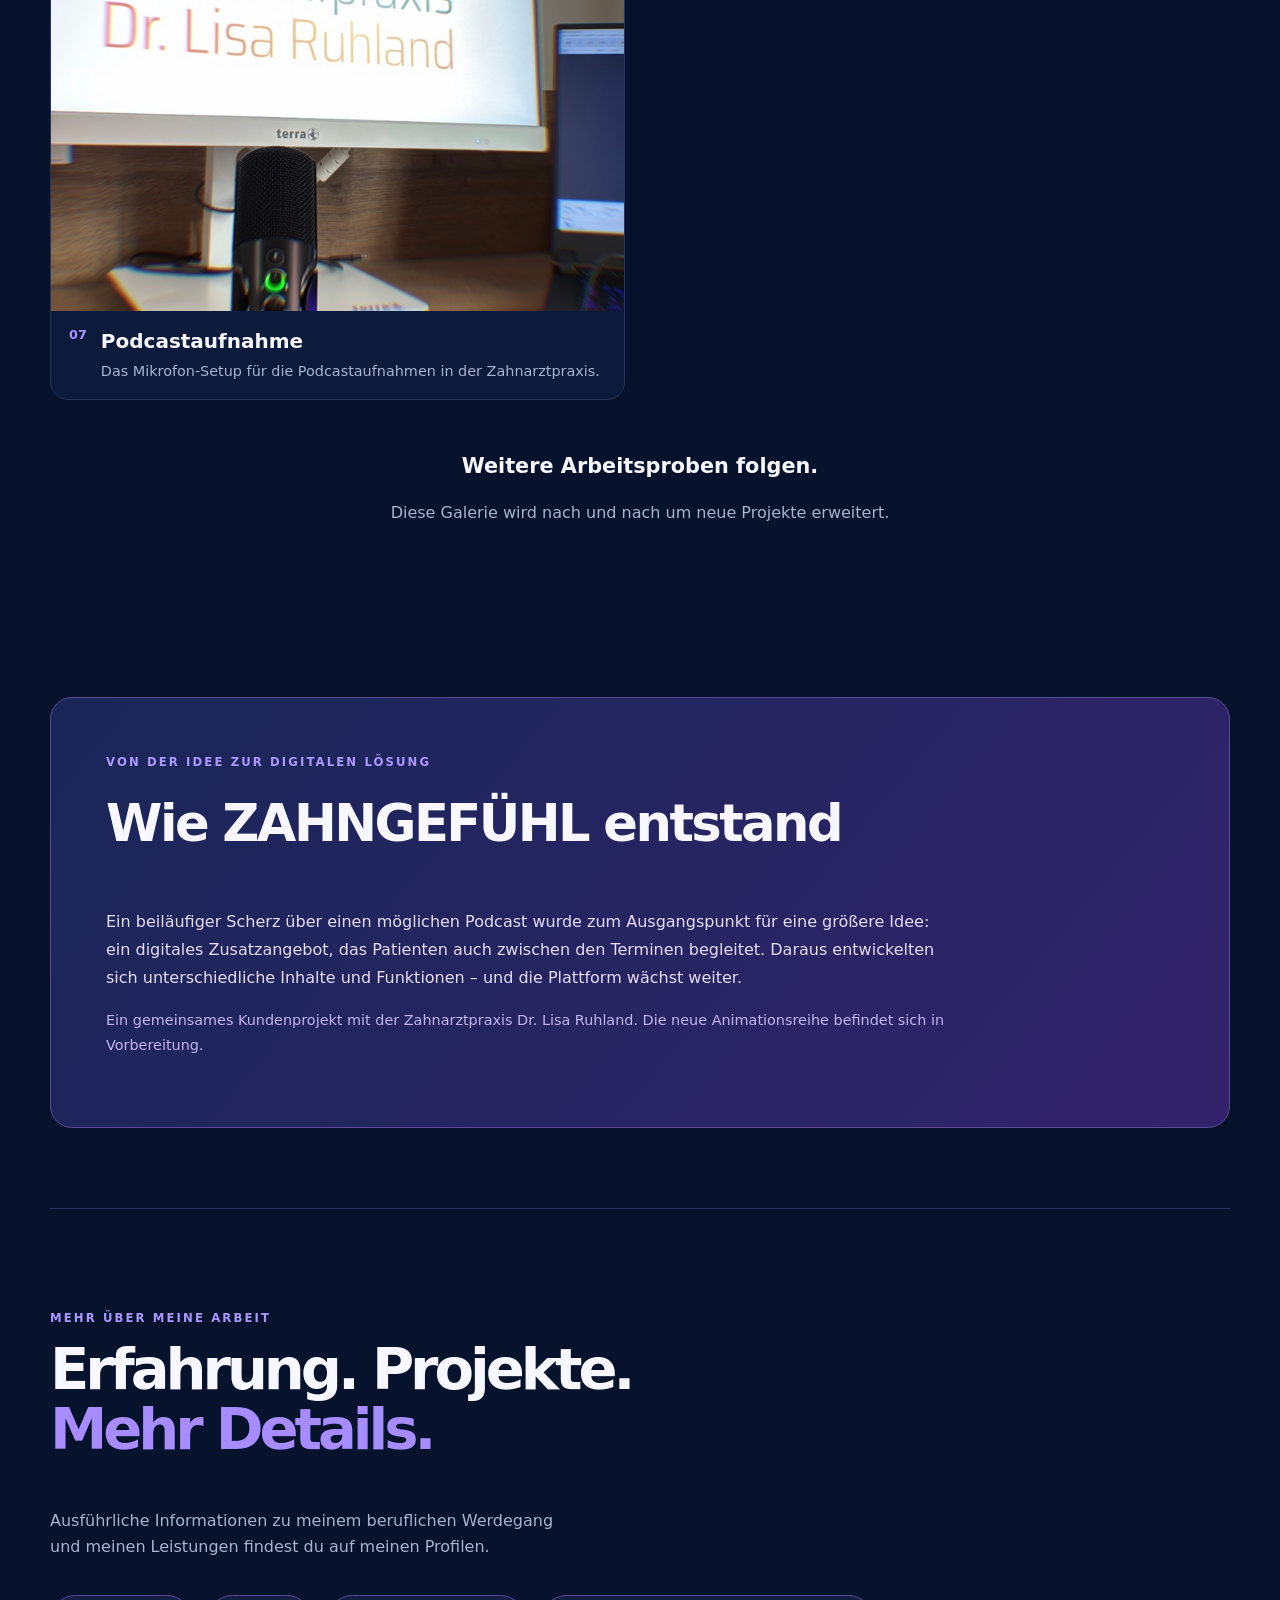
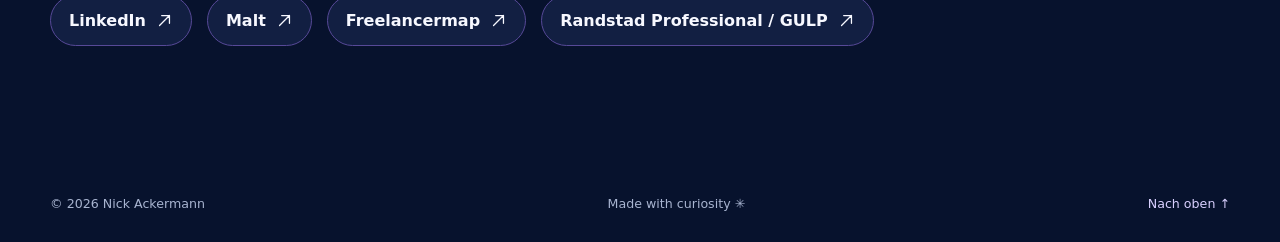
==== commit f61493ed: "Add files via upload" ====
--- a/work.html
+++ b/work.html
@@ -43,11 +43,17 @@
     </div>
     <div class="gallery-caption"><span class="number">02</span><div><p data-i18n="zgDesc">Aus meiner Idee entstand ein digitaler Begleiter für die Praxis: mit Anamnese, Podcasts, Zahnwissen, Praxisnews und interaktiven Funktionen. Ich begleite Konzeption, digitale Umsetzung, Medienformate, Equipment-Auswahl und die laufende Weiterentwicklung. Neue Animationen sind in Arbeit.</p></div></div>
   </article>
+  <div class="gallery-masonry">
+    <div class="gallery-masonry-column">
   <article class="gallery-card zg-showcase-card"><div class="zg-showcase-image"><img src="./zahngefuehl-herz.jpg" alt="ZAHNGEFÜHL: Herzfunktion und Einblicke in die digitale Webanwendung" loading="lazy"></div><div class="gallery-caption"><span class="number">03</span><div><h2 data-i18n="zgShowcaseTitle">Interaktiv &amp; persönlich</h2><p data-i18n="zgShowcaseDesc">Einblicke in die Gestaltung der Webanwendung und ihre interaktive Herzfunktion.</p></div></div></article>
+  <article class="gallery-card zg-showcase-card"><div class="zg-showcase-image"><img src="./zahngefuehl-anamnese.jpg" alt="Digitaler Anamnesebogen für die Zahnarztpraxis Dr. Lisa Ruhland" loading="lazy"></div><div class="gallery-caption"><span class="number">05</span><div><h2 data-i18n="zgAnamneseTitle">Digital statt Papier</h2><p data-i18n="zgAnamneseDesc">Ein digitaler Anamnesebogen, der die Vorbereitung auf den Praxisbesuch vereinfacht.</p></div></div></article>
+  <article class="gallery-card"><div class="gallery-image"><img src="./praxis-podcast-mikrofon.jpg" alt="Podcast Recording: Mikrofon und Aufnahme-Setup in der Zahnarztpraxis" loading="lazy"></div><div class="gallery-caption"><span class="number">07</span><div><h2 data-i18n="workCard2">Podcastaufnahme</h2><p data-i18n="workCard2Desc">Das Mikrofon-Setup für die Podcastaufnahmen in der Zahnarztpraxis.</p></div></div></article>
+    </div>
+    <div class="gallery-masonry-column">
   <article class="gallery-card zg-showcase-card"><div class="zg-showcase-image zg-project-image"><img src="./zahngefuehl-projektstart.jpg" alt="ZAHNGEFÜHL: Ein neues Projekt nimmt Form an" loading="lazy"></div><div class="gallery-caption"><span class="number">04</span><div><h2 data-i18n="zgPodcastTitle">Von der Idee zur Umsetzung</h2><p data-i18n="zgPodcastDesc">Konzeption, UI/UX Design und Entwicklung der Webanwendung – ergänzt durch Podcasts, Videos und weitere Inhalte.</p></div></div></article>
-  <article class="gallery-card zg-showcase-card"><div class="zg-showcase-image"><img src="./zahngefuehl-anamnese.jpg" alt="Digitaler Anamnesebogen für die Zahnarztpraxis Dr. Lisa Ruhland" loading="lazy"></div><div class="gallery-caption"><span class="number">05</span><div><h2 data-i18n="zgAnamneseTitle">Digital statt Papier</h2><p data-i18n="zgAnamneseDesc">Ein digitaler Anamnesebogen, der die Vorbereitung auf den Praxisbesuch vereinfacht.</p></div></div></article>
-  <article class="gallery-card"><div class="gallery-image"><img src="./praxis-behind-scenes.jpg" alt="Arbeitsplatz mit Mikrofon – Behind the Scenes" loading="lazy"></div><div class="gallery-caption"><span class="number">06</span><div><h2 data-i18n="workCard1">Behind the Scenes</h2><p data-i18n="workCard1Desc">Kreative Arbeit hinter den Kulissen.</p></div></div></article>
-  <article class="gallery-card"><div class="gallery-image"><img src="./praxis-content.jpg" alt="Podcastaufnahme in der Zahnarztpraxis" loading="lazy"></div><div class="gallery-caption"><span class="number">07</span><div><h2 data-i18n="workCard2">Podcastaufnahme</h2><p data-i18n="workCard2Desc">Ein Blick hinter die Kulissen unserer Podcastaufnahme.</p></div></div></article>
+  <article class="gallery-card"><div class="gallery-image"><img src="./praxis-filmdreh-neu.jpg" alt="Behind the Scenes: Videodreh mit dem Praxisteam" loading="lazy"></div><div class="gallery-caption"><span class="number">06</span><div><h2 data-i18n="workCard1">Behind the Scenes</h2><p data-i18n="workCard1Desc">Einblicke in den Videodreh vor Ort mit dem Praxisteam.</p></div></div></article>
+    </div>
+  </div>
  </div>
  <div class="gallery-note"><h2 data-i18n="moreComing">Weitere Arbeitsproben folgen.</h2><p data-i18n="moreComingText">Diese Galerie wird nach und nach um neue Projekte erweitert.</p></div>
 </section>
@@ -57,6 +63,7 @@
 <a href="https://www.linkedin.com/in/nick-ackermann-9041481a7/" target="_blank" rel="noopener noreferrer">LinkedIn <svg class="ui-arrow" viewBox="0 0 24 24" aria-hidden="true"><path d="M5 19 19 5 M8 5h11v11"/></svg></a>
 <a href="https://www.malt.com/profile/nickackermann" target="_blank" rel="noopener noreferrer">Malt <svg class="ui-arrow" viewBox="0 0 24 24" aria-hidden="true"><path d="M5 19 19 5 M8 5h11v11"/></svg></a>
 <a href="https://www.freelancermap.de/profile/359778/form" target="_blank" rel="noopener noreferrer">Freelancermap <svg class="ui-arrow" viewBox="0 0 24 24" aria-hidden="true"><path d="M5 19 19 5 M8 5h11v11"/></svg></a>
+<a href="https://www.gulp.de/gulp2/g/spezialisten/profil/0juvrrhseu" target="_blank" rel="noopener noreferrer">Randstad Professional / GULP <svg class="ui-arrow" viewBox="0 0 24 24" aria-hidden="true"><path d="M5 19 19 5 M8 5h11v11"/></svg></a>
 </div></section></main>
 <footer class="footer container"><span>© <span id="year"></span> Nick Ackermann</span><span data-i18n="footer">Made with curiosity ✳</span><a href="#top"><span data-i18n="backTop">Nach oben</span> ↑</a></footer>
 </body>
--- a/styles.css
+++ b/styles.css
@@ -378,3 +378,70 @@
 
 /* Einzelmotiv in Referenz 04: die gesamte Bildkachel ohne Doppelteilung. */
 .zg-showcase-card .zg-project-image img { object-fit: cover; object-position: center; }
+
+/* Referenz 04: vollständiges Motiv sichtbar, ohne angeschnittenen Titel. */
+.zg-showcase-card .zg-project-image { position:relative; isolation:isolate; background:#dfe6f5; }
+.zg-showcase-card .zg-project-image::before { content:""; position:absolute; inset:-12px; background:url("./zahngefuehl-projektstart.jpg") center/cover no-repeat; filter:blur(18px) brightness(.87); z-index:-1; }
+.zg-showcase-card .zg-project-image img { position:relative; width:100%; height:100%; object-fit:contain; object-position:center center; }
+
+/* Referenz 04: Originalmotiv randfuellend und ohne unscharfe Balken.
+   Das Seitenverhaeltnis folgt dem Bild, damit Text und Smartphones sichtbar bleiben. */
+.zg-showcase-card .zg-project-image {
+  aspect-ratio: 1374 / 1145; height: auto; min-height: 0;
+  background: #e8eaf4; overflow: hidden;
+}
+.zg-showcase-card .zg-project-image::before { content: none; display: none; }
+.zg-showcase-card .zg-project-image img {
+  display: block; width: 100%; height: 100%; object-fit: cover; object-position: center;
+}
+@media (max-width:760px) { .zg-showcase-card .zg-project-image { aspect-ratio: 1374 / 1145; height:auto; min-height:0; } }
+
+/* Echtes Behind-the-Scenes-Foto beim Dreh: Kachel randfüllend. */
+.gallery-card .gallery-image:has(img[src="./praxis-filmdreh-neu.jpg"]) {position:relative;overflow:hidden;background:#101c3d;}
+.gallery-card .gallery-image:has(img[src="./praxis-filmdreh-neu.jpg"])::before {content:none!important;display:none!important;}
+.gallery-card .gallery-image img[src="./praxis-filmdreh-neu.jpg"] {width:100%;height:100%;max-height:none;object-fit:cover;object-position:center center;display:block;}
+
+/* Kompakte, einheitliche Foto-Kacheln: Videodreh & Podcast Recording */
+.gallery-card:has(img[src="./praxis-filmdreh-neu.jpg"]) .gallery-image,
+.gallery-card:has(img[src="./praxis-podcast-mikrofon.jpg"]) .gallery-image {
+  width:100%; height:auto!important; aspect-ratio:3 / 2!important;
+  min-height:0; overflow:hidden;
+}
+.gallery-card:has(img[src="./praxis-filmdreh-neu.jpg"]) .gallery-image img,
+.gallery-card:has(img[src="./praxis-podcast-mikrofon.jpg"]) .gallery-image img {
+  display:block; width:100%; height:100%; object-fit:cover;
+  object-position:center center;
+}
+.gallery-card:has(img[src="./praxis-filmdreh-neu.jpg"]) .gallery-caption,
+.gallery-card:has(img[src="./praxis-podcast-mikrofon.jpg"]) .gallery-caption {
+  padding:14px 18px 16px; gap:14px;
+}
+.gallery-card:has(img[src="./praxis-filmdreh-neu.jpg"]) .gallery-caption h2,
+.gallery-card:has(img[src="./praxis-podcast-mikrofon.jpg"]) .gallery-caption h2 {margin-bottom:3px}
+
+/* Referenzkacheln: unabhängige Spalten statt gleich hoher Grid-Zeilen.
+   Jede Kachel endet unmittelbar nach ihrer Bildunterschrift. */
+.gallery-masonry { grid-column:1 / -1; display:grid; grid-template-columns:repeat(2,minmax(0,1fr)); gap:30px; align-items:start; }
+.gallery-masonry-column { display:flex; flex-direction:column; gap:30px; min-width:0; }
+.gallery-masonry-column > .gallery-card { flex:0 0 auto; align-self:stretch; height:auto; }
+@media (max-width:760px) {
+  .gallery-masonry { grid-template-columns:1fr; gap:24px; }
+  .gallery-masonry-column { gap:24px; }
+}
+
+/* Mobile: Karten 03–07 in richtiger numerischer Reihenfolge, ohne Leerflächen.
+   Desktop behält die unabhängigen, kompakten Spalten 03/05/07 und 04/06. */
+@media (max-width:760px) {
+  .gallery-masonry { display:flex; flex-direction:column; gap:24px; }
+  .gallery-masonry-column { display:contents; }
+  .gallery-masonry .gallery-card { width:100%; align-self:stretch; height:auto; }
+  .gallery-masonry .gallery-card:has(img[src="./zahngefuehl-herz.jpg"]) { order:3; }
+  .gallery-masonry .gallery-card:has(img[src="./zahngefuehl-projektstart.jpg"]) { order:4; }
+  .gallery-masonry .gallery-card:has(img[src="./zahngefuehl-anamnese.jpg"]) { order:5; }
+  .gallery-masonry .gallery-card:has(img[src="./praxis-filmdreh-neu.jpg"]) { order:6; }
+  .gallery-masonry .gallery-card:has(img[src="./praxis-podcast-mikrofon.jpg"]) { order:7; }
+}
+
+/* Arbeitsweise: Link auf Mobilgeräten erst unter allen vier Kacheln. */
+.full-service-link-mobile{display:none}
+@media(max-width:760px){.full-service-link-desktop{display:none}.full-service-link-mobile{display:block;margin-top:24px}.full-service-link-mobile .text-link{display:inline-flex}}
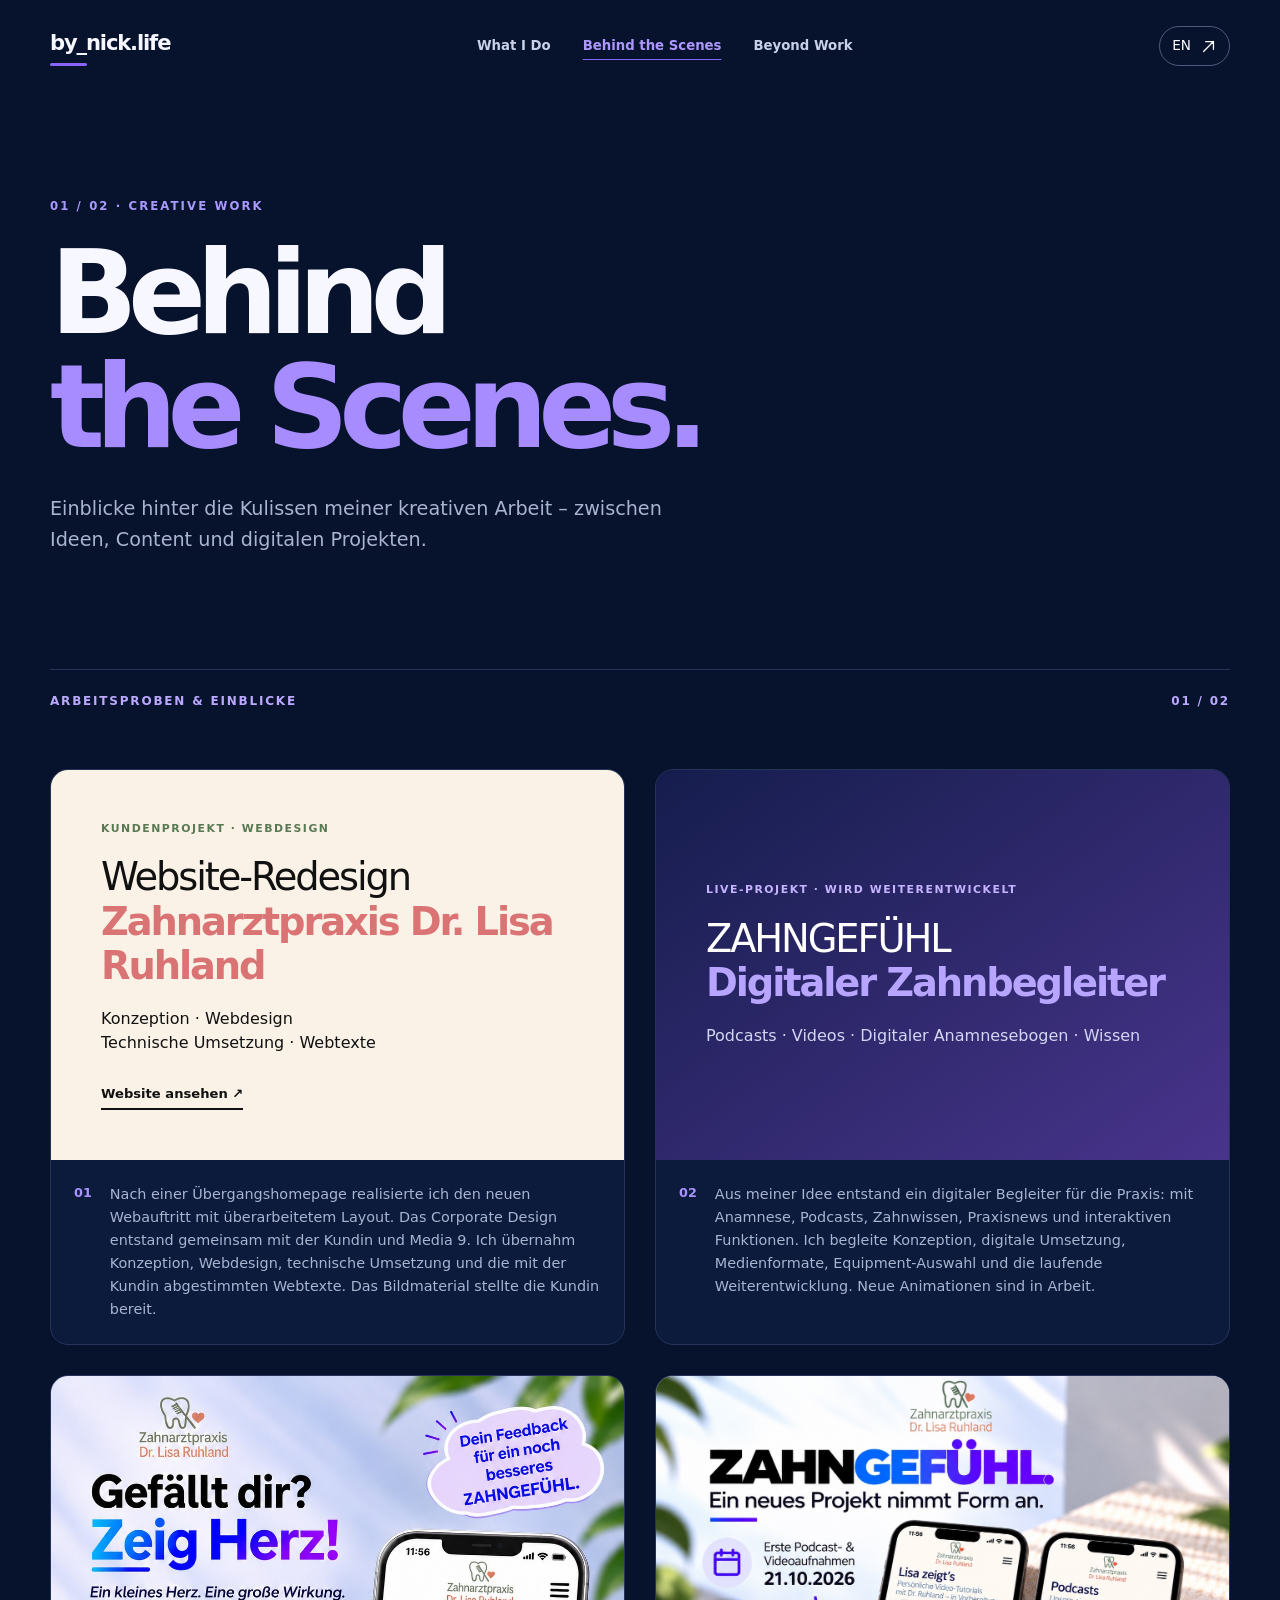
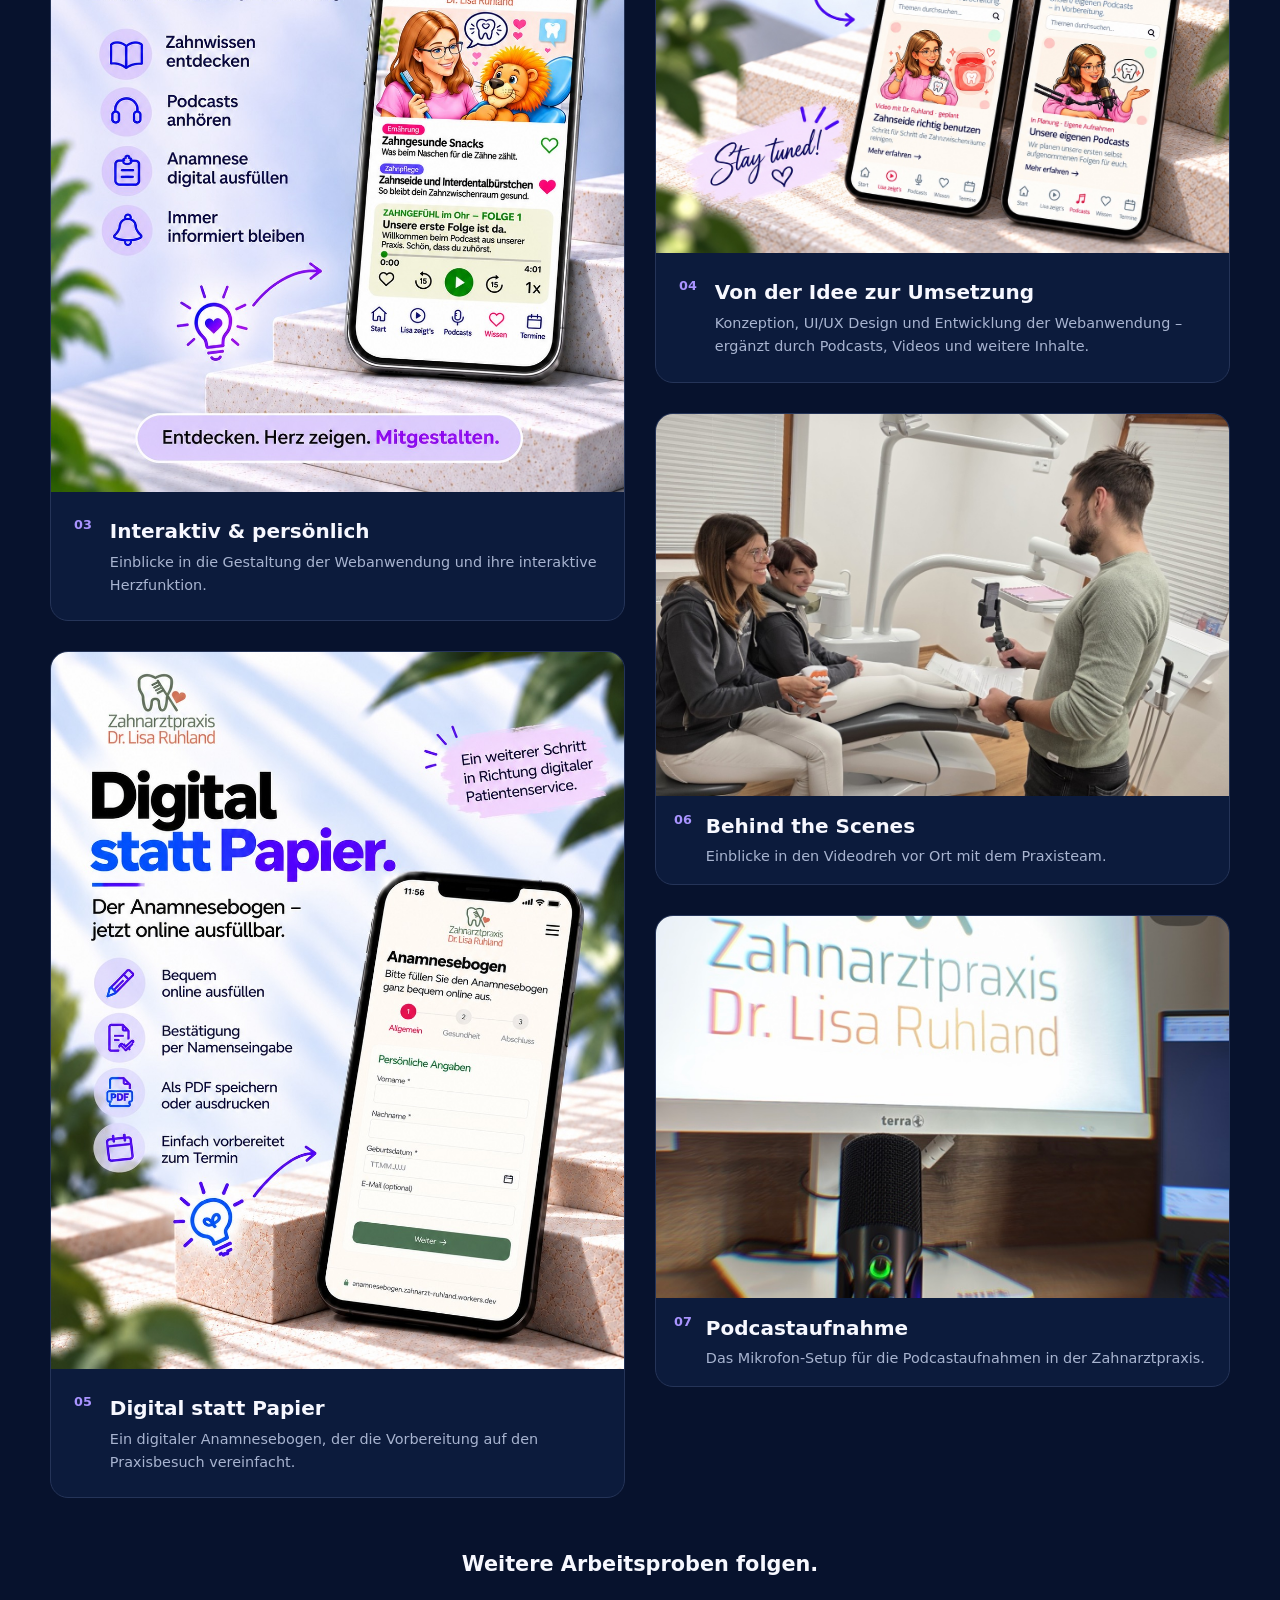
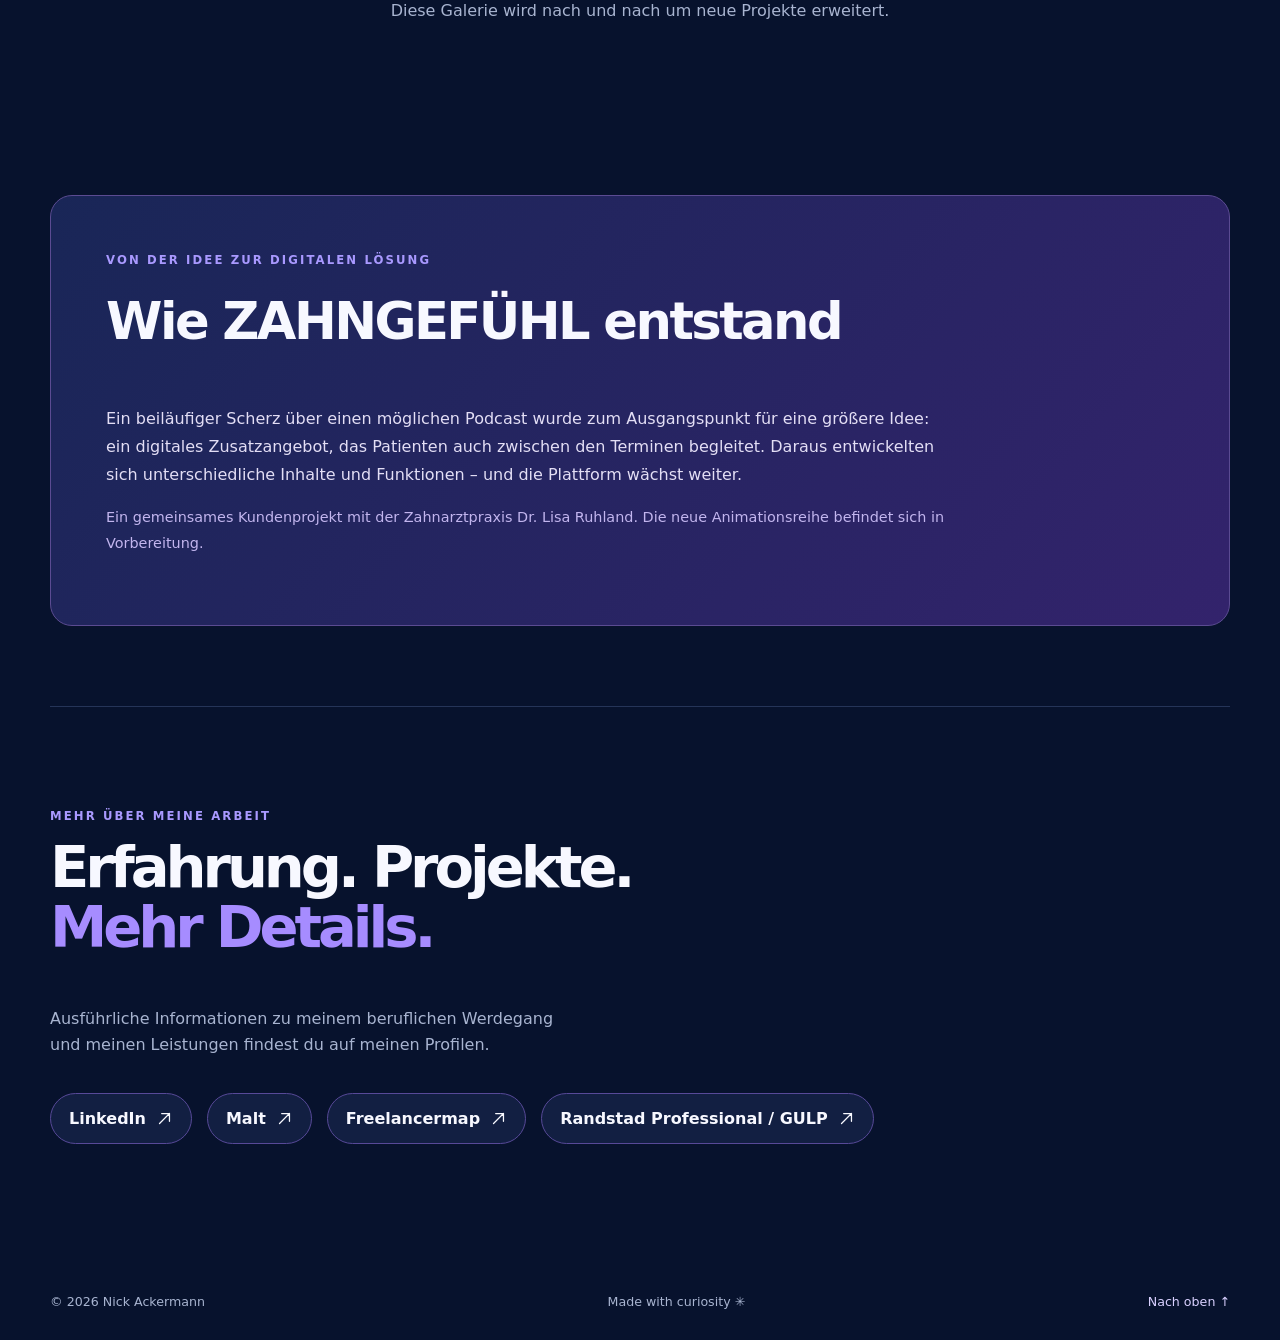
==== commit 6052e427: "Add files via upload" ====
--- a/work.html
+++ b/work.html
@@ -47,11 +47,11 @@
     <div class="gallery-masonry-column">
   <article class="gallery-card zg-showcase-card"><div class="zg-showcase-image"><img src="./zahngefuehl-herz.jpg" alt="ZAHNGEFÜHL: Herzfunktion und Einblicke in die digitale Webanwendung" loading="lazy"></div><div class="gallery-caption"><span class="number">03</span><div><h2 data-i18n="zgShowcaseTitle">Interaktiv &amp; persönlich</h2><p data-i18n="zgShowcaseDesc">Einblicke in die Gestaltung der Webanwendung und ihre interaktive Herzfunktion.</p></div></div></article>
   <article class="gallery-card zg-showcase-card"><div class="zg-showcase-image"><img src="./zahngefuehl-anamnese.jpg" alt="Digitaler Anamnesebogen für die Zahnarztpraxis Dr. Lisa Ruhland" loading="lazy"></div><div class="gallery-caption"><span class="number">05</span><div><h2 data-i18n="zgAnamneseTitle">Digital statt Papier</h2><p data-i18n="zgAnamneseDesc">Ein digitaler Anamnesebogen, der die Vorbereitung auf den Praxisbesuch vereinfacht.</p></div></div></article>
-  <article class="gallery-card"><div class="gallery-image"><img src="./praxis-podcast-mikrofon.jpg" alt="Podcast Recording: Mikrofon und Aufnahme-Setup in der Zahnarztpraxis" loading="lazy"></div><div class="gallery-caption"><span class="number">07</span><div><h2 data-i18n="workCard2">Podcastaufnahme</h2><p data-i18n="workCard2Desc">Das Mikrofon-Setup für die Podcastaufnahmen in der Zahnarztpraxis.</p></div></div></article>
     </div>
     <div class="gallery-masonry-column">
   <article class="gallery-card zg-showcase-card"><div class="zg-showcase-image zg-project-image"><img src="./zahngefuehl-projektstart.jpg" alt="ZAHNGEFÜHL: Ein neues Projekt nimmt Form an" loading="lazy"></div><div class="gallery-caption"><span class="number">04</span><div><h2 data-i18n="zgPodcastTitle">Von der Idee zur Umsetzung</h2><p data-i18n="zgPodcastDesc">Konzeption, UI/UX Design und Entwicklung der Webanwendung – ergänzt durch Podcasts, Videos und weitere Inhalte.</p></div></div></article>
   <article class="gallery-card"><div class="gallery-image"><img src="./praxis-filmdreh-neu.jpg" alt="Behind the Scenes: Videodreh mit dem Praxisteam" loading="lazy"></div><div class="gallery-caption"><span class="number">06</span><div><h2 data-i18n="workCard1">Behind the Scenes</h2><p data-i18n="workCard1Desc">Einblicke in den Videodreh vor Ort mit dem Praxisteam.</p></div></div></article>
+  <article class="gallery-card"><div class="gallery-image"><img src="./praxis-podcast-mikrofon.jpg" alt="Podcast Recording: Mikrofon und Aufnahme-Setup in der Zahnarztpraxis" loading="lazy"></div><div class="gallery-caption"><span class="number">07</span><div><h2 data-i18n="workCard2">Podcastaufnahme</h2><p data-i18n="workCard2Desc">Das Mikrofon-Setup für die Podcastaufnahmen in der Zahnarztpraxis.</p></div></div></article>
     </div>
   </div>
  </div>
--- a/styles.css
+++ b/styles.css
@@ -445,3 +445,10 @@
 /* Arbeitsweise: Link auf Mobilgeräten erst unter allen vier Kacheln. */
 .full-service-link-mobile{display:none}
 @media(max-width:760px){.full-service-link-desktop{display:none}.full-service-link-mobile{display:block;margin-top:24px}.full-service-link-mobile .text-link{display:inline-flex}}
+
+/* Desktop: Podcastaufnahme rechts unter Behind the Scenes; beide Spalten
+   schließen unten auf derselben Linie ab, ohne Karten künstlich zu strecken. */
+@media (min-width:761px) {
+  .gallery-masonry { align-items:stretch; }
+  .gallery-masonry-column:first-child { justify-content:space-between; }
+}
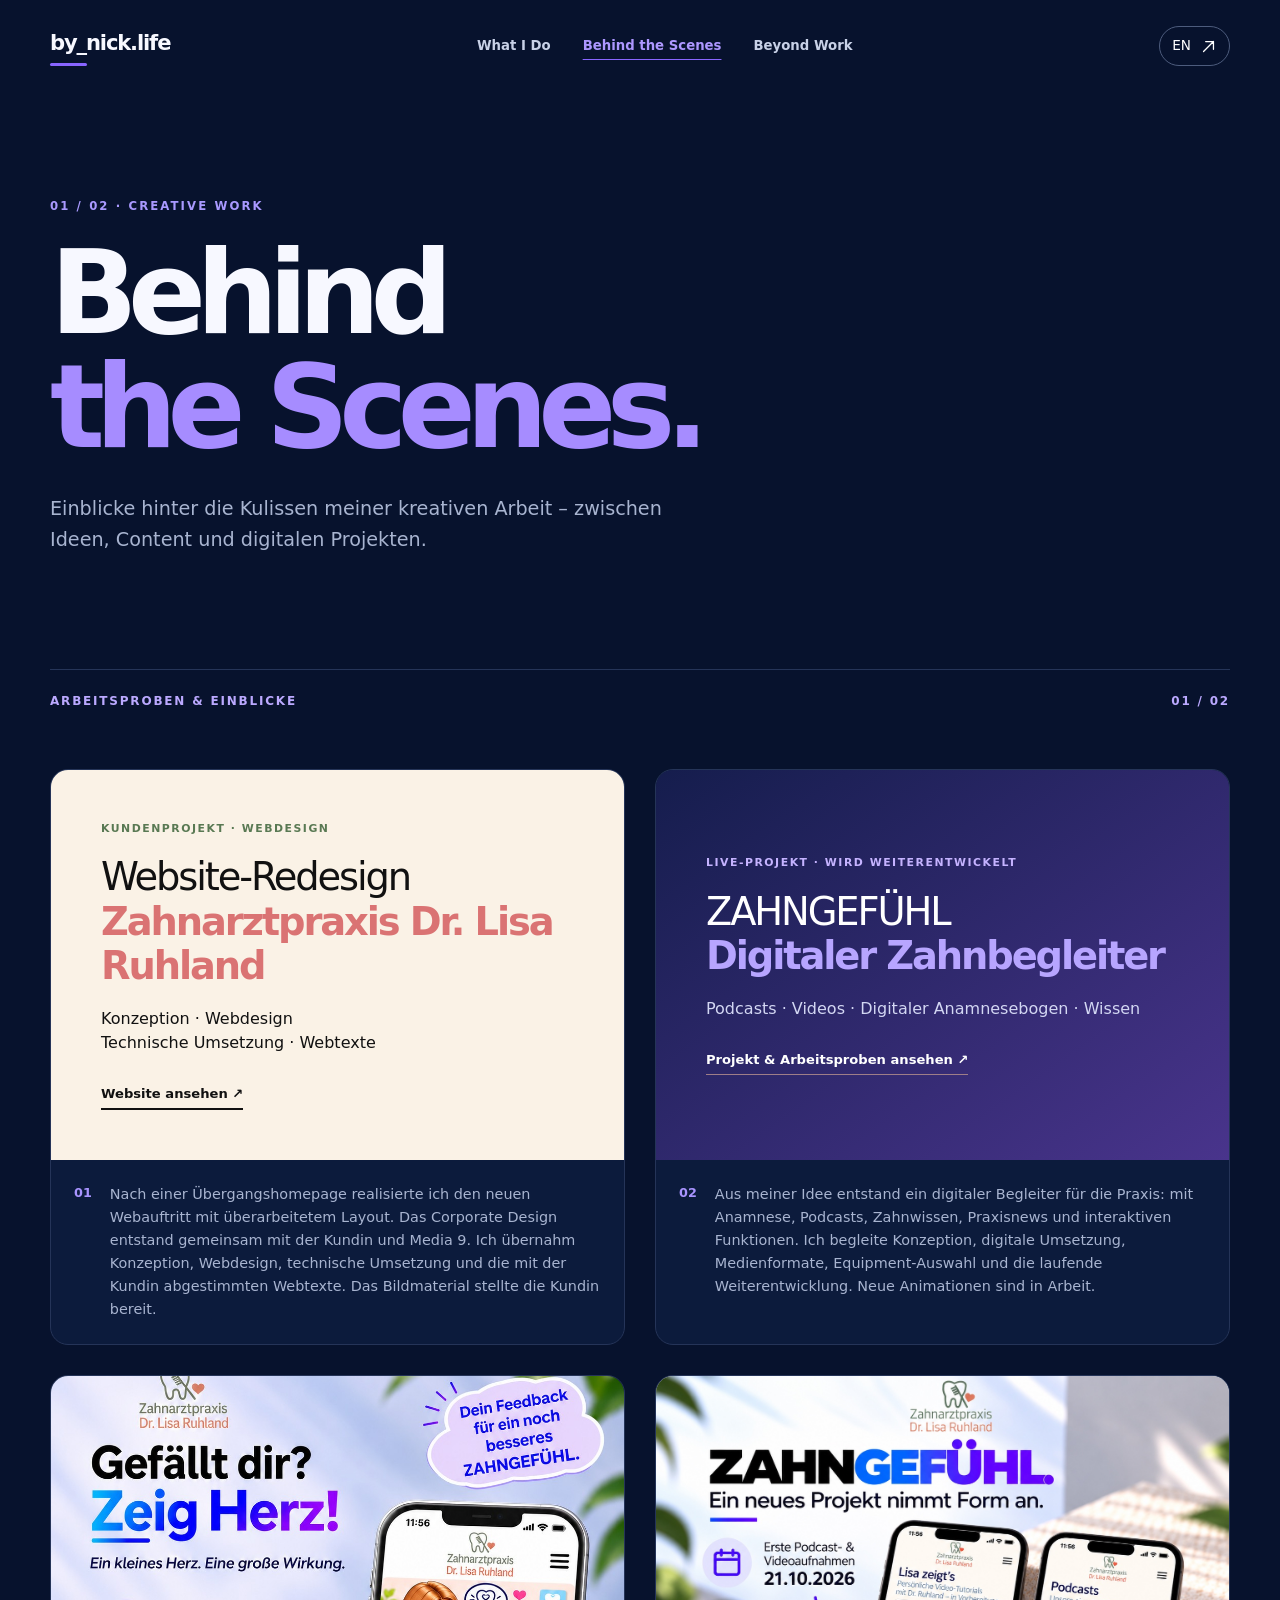
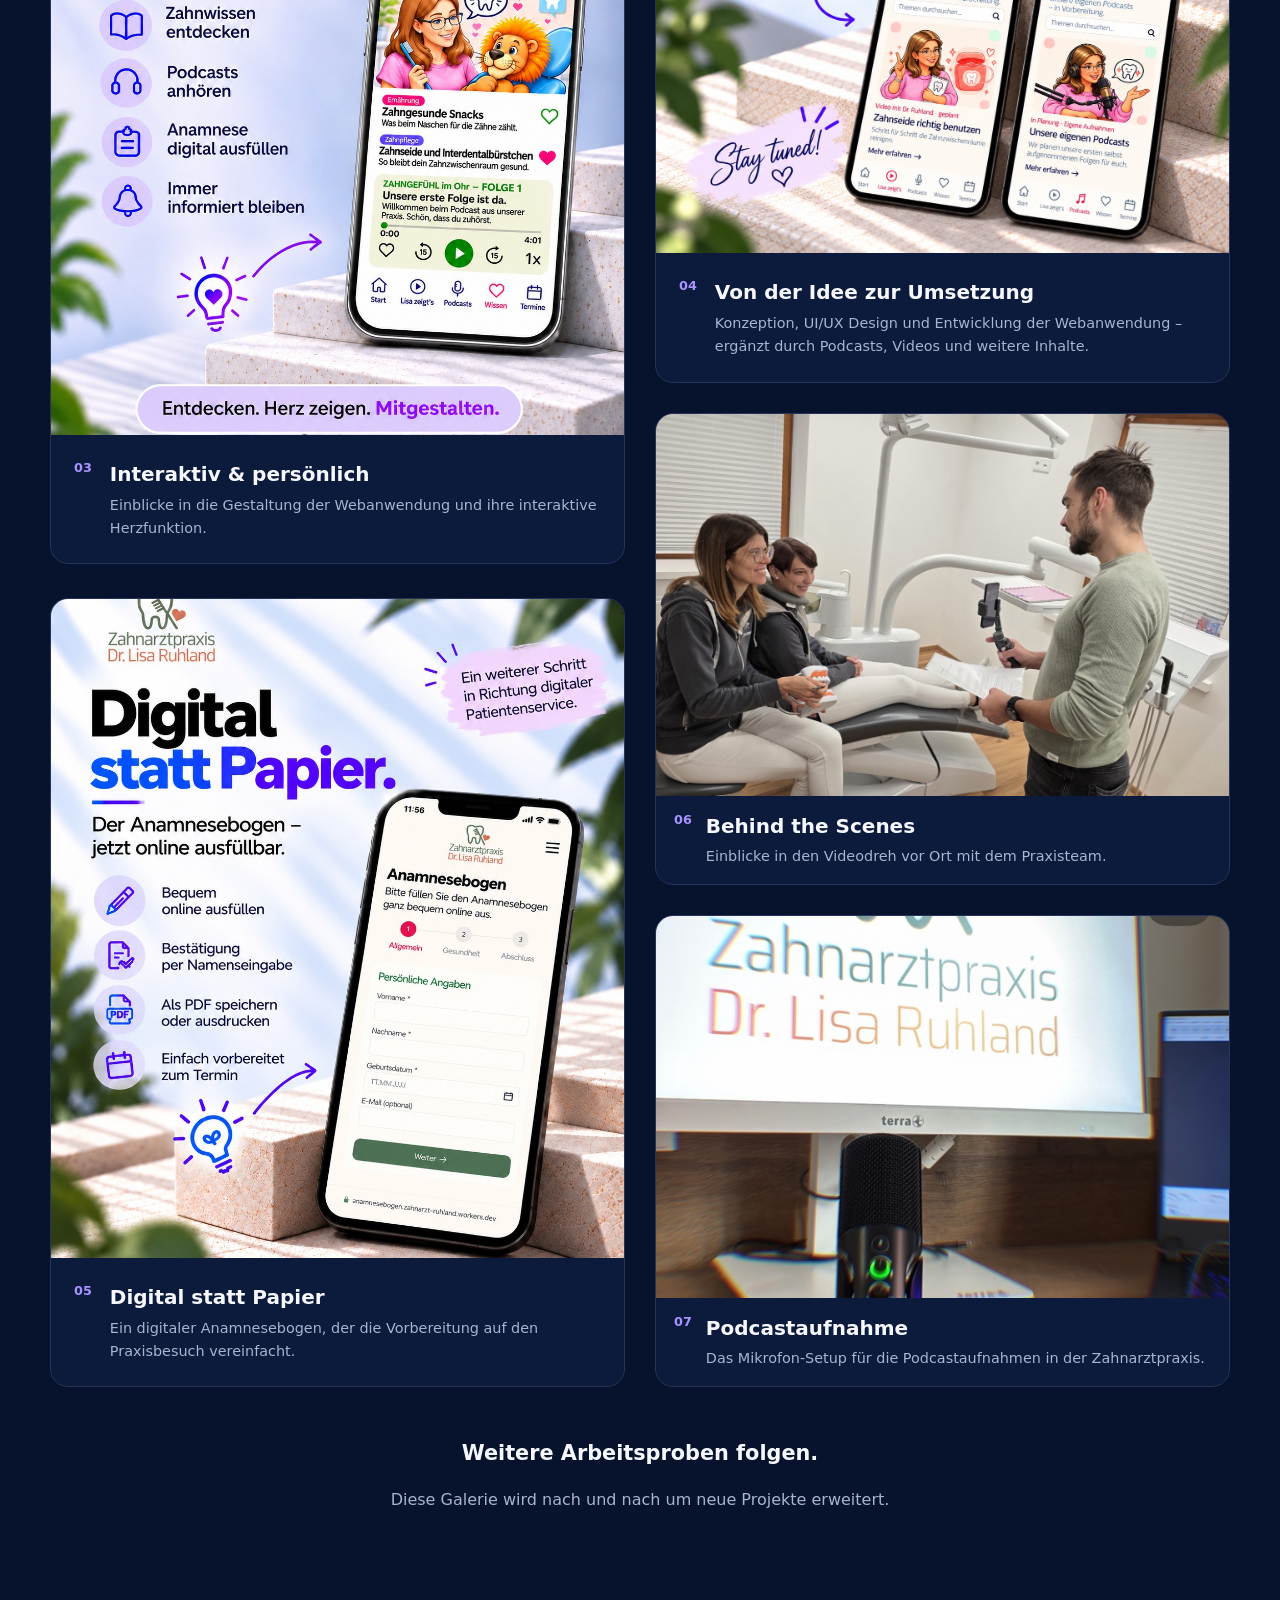
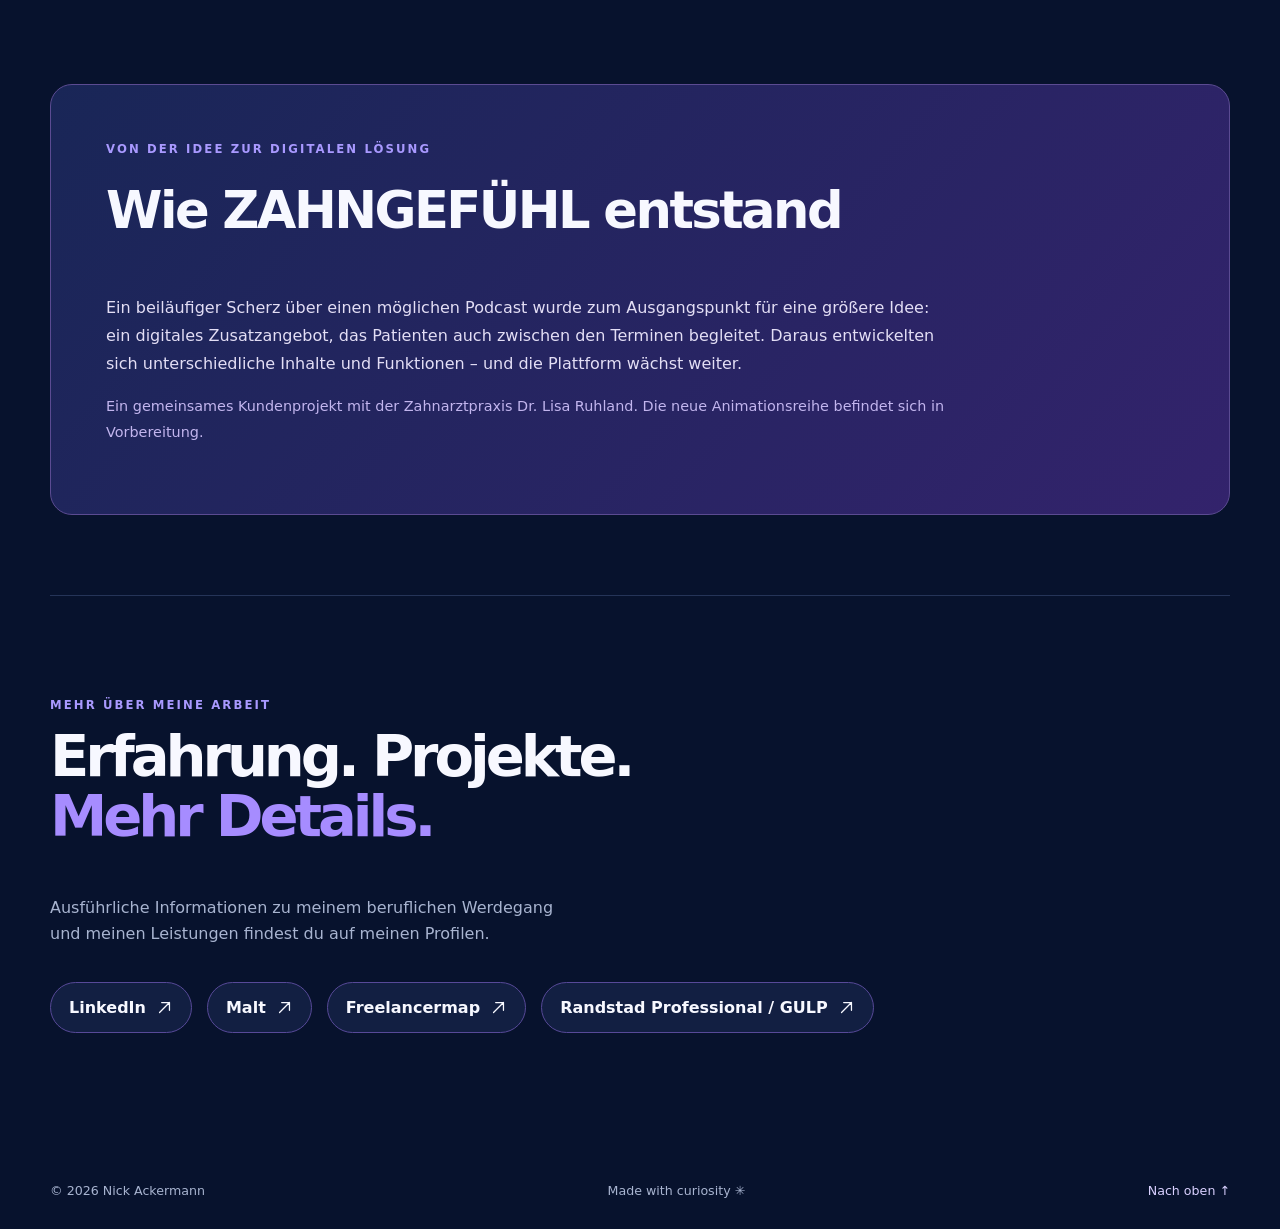
==== commit 4c5f7638: "Add files via upload" ====
--- a/work.html
+++ b/work.html
@@ -40,6 +40,7 @@
       <span class="project-preview-tag" data-i18n="zgStatus">LIVE-PROJEKT · WIRD WEITERENTWICKELT</span>
       <span class="project-preview-title" data-i18n-html="zgPreviewTitle">ZAHNGEFÜHL<br><strong>Digitaler Zahnbegleiter</strong></span>
       <span class="project-preview-sub" data-i18n="zgFeatures">Podcasts · Videos · Digitaler Anamnesebogen · Wissen</span>
+      <a class="project-preview-action" href="./zahngefuehl.html">Projekt &amp; Arbeitsproben ansehen ↗</a>
     </div>
     <div class="gallery-caption"><span class="number">02</span><div><p data-i18n="zgDesc">Aus meiner Idee entstand ein digitaler Begleiter für die Praxis: mit Anamnese, Podcasts, Zahnwissen, Praxisnews und interaktiven Funktionen. Ich begleite Konzeption, digitale Umsetzung, Medienformate, Equipment-Auswahl und die laufende Weiterentwicklung. Neue Animationen sind in Arbeit.</p></div></div>
   </article>
--- a/styles.css
+++ b/styles.css
@@ -452,3 +452,21 @@
   .gallery-masonry { align-items:stretch; }
   .gallery-masonry-column:first-child { justify-content:space-between; }
 }
+
+/* Desktop-Feinschliff: die zwei linken Hochformat-Referenzen etwas kompakter,
+   damit ihre Unterkante mit der Podcast-Kachel rechts abschließt.
+   Mobil bleiben Originalformat und Reihenfolge unverändert. */
+@media (min-width: 761px) {
+  .gallery-masonry-column:first-child .zg-showcase-card .zg-showcase-image {
+    aspect-ratio: 4 / 4.6;
+    height: auto;
+    min-height: 0;
+  }
+  .gallery-masonry-column:first-child .zg-showcase-card .zg-showcase-image img {
+    width: 100%;
+    height: 100%;
+    object-fit: cover;
+    object-position: center;
+  }
+  .gallery-masonry-column:first-child { justify-content: space-between; }
+}
